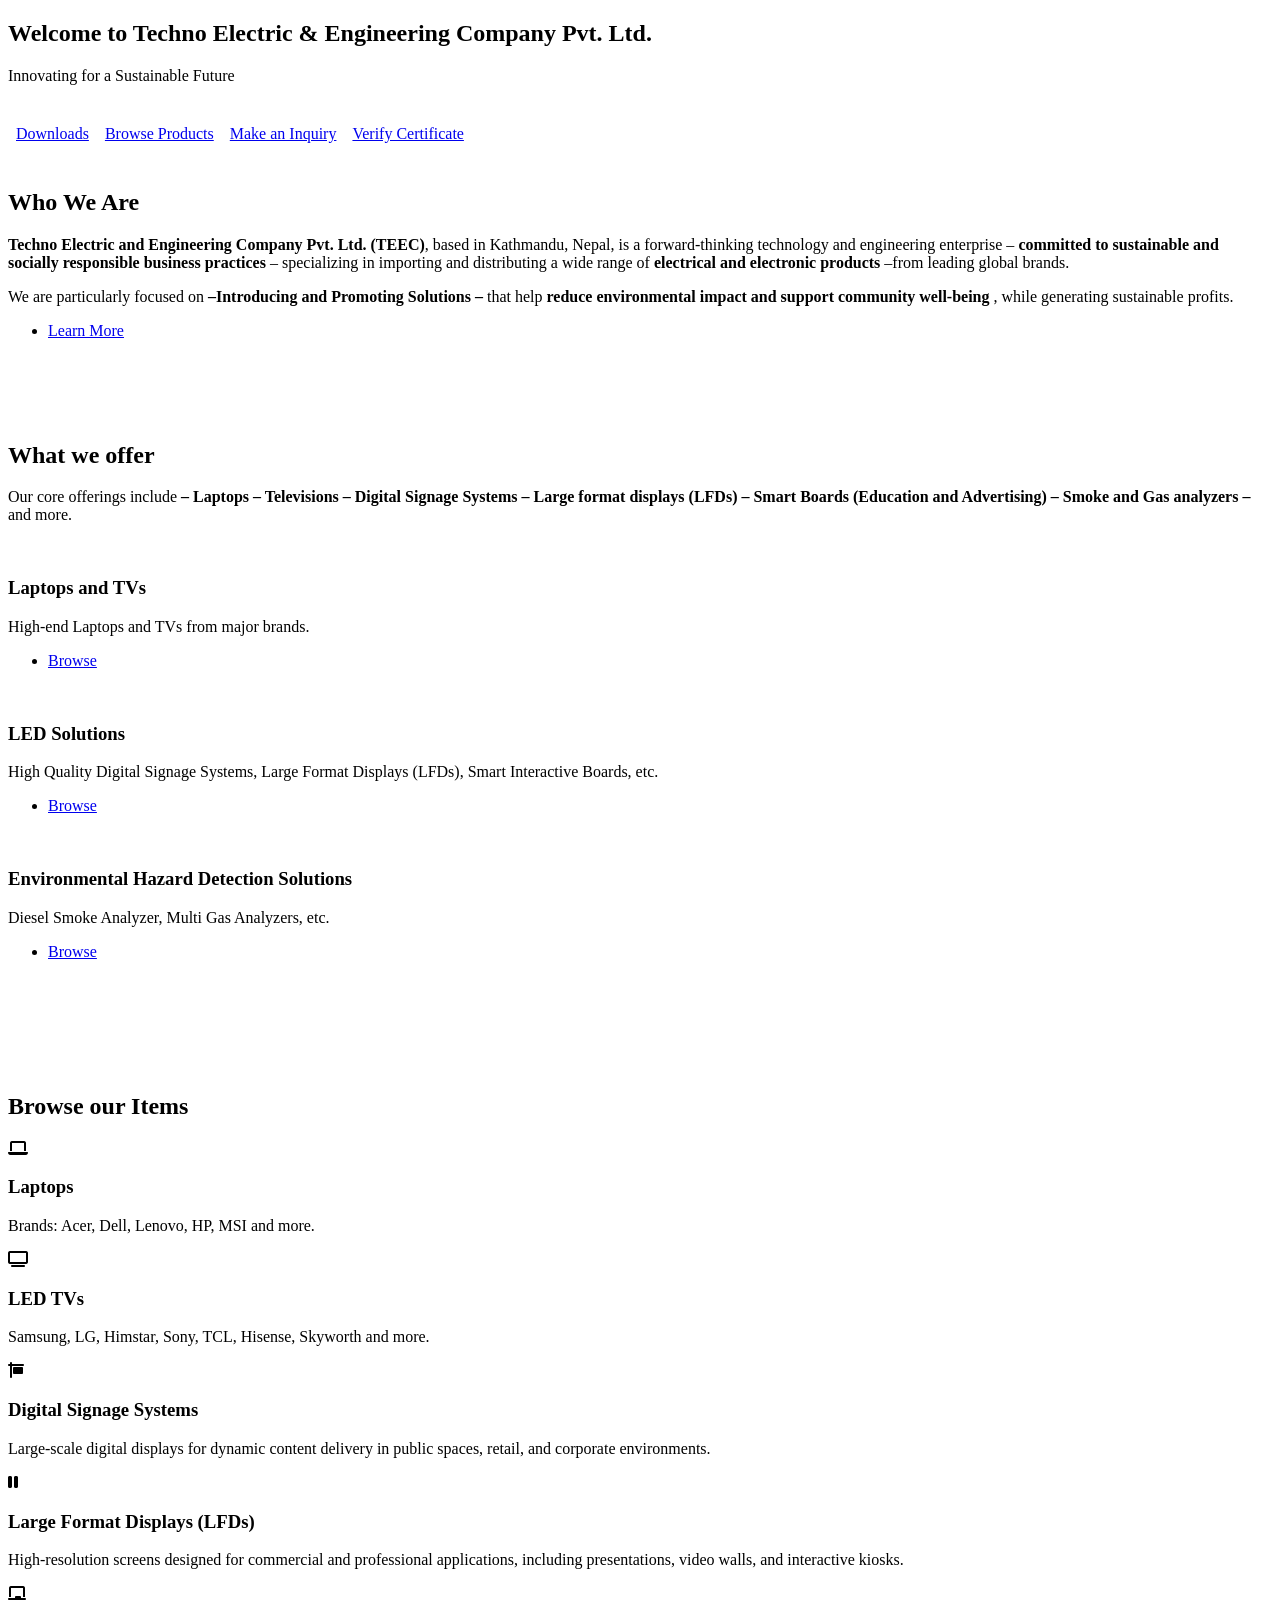
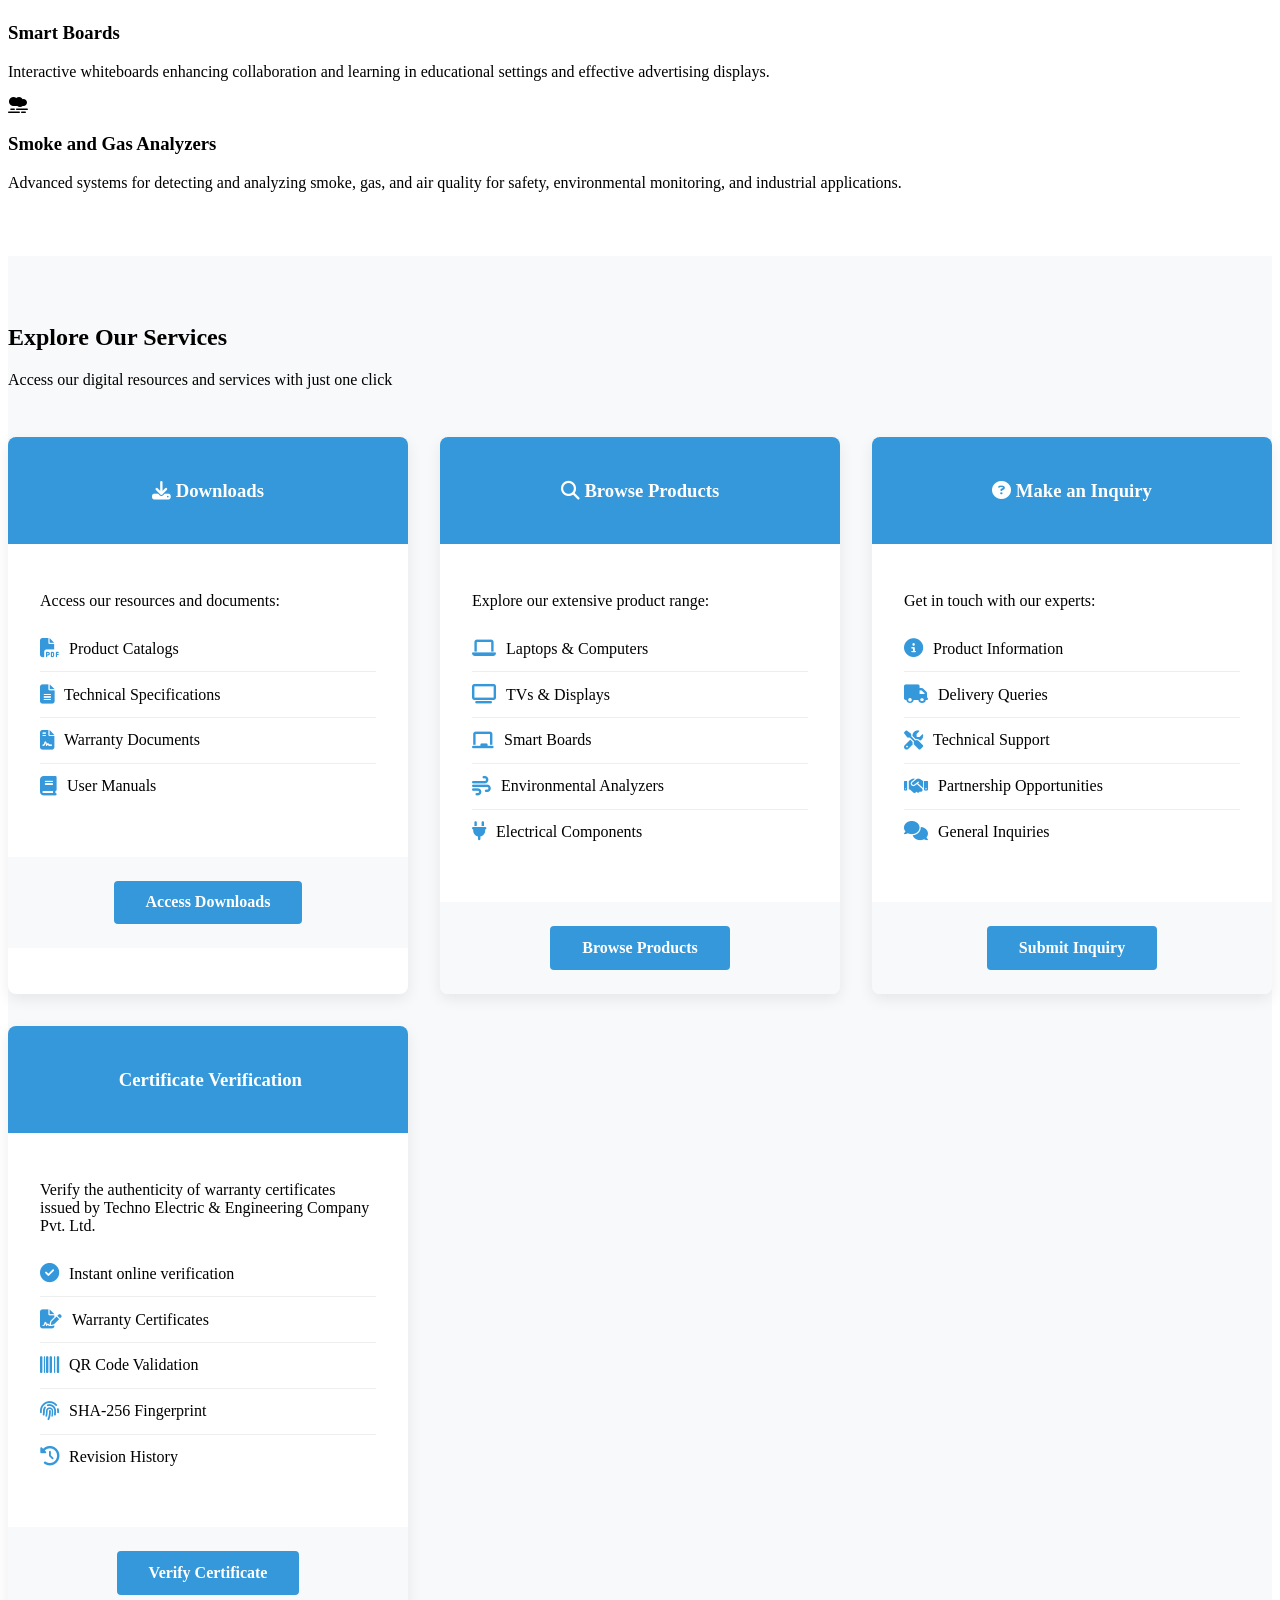
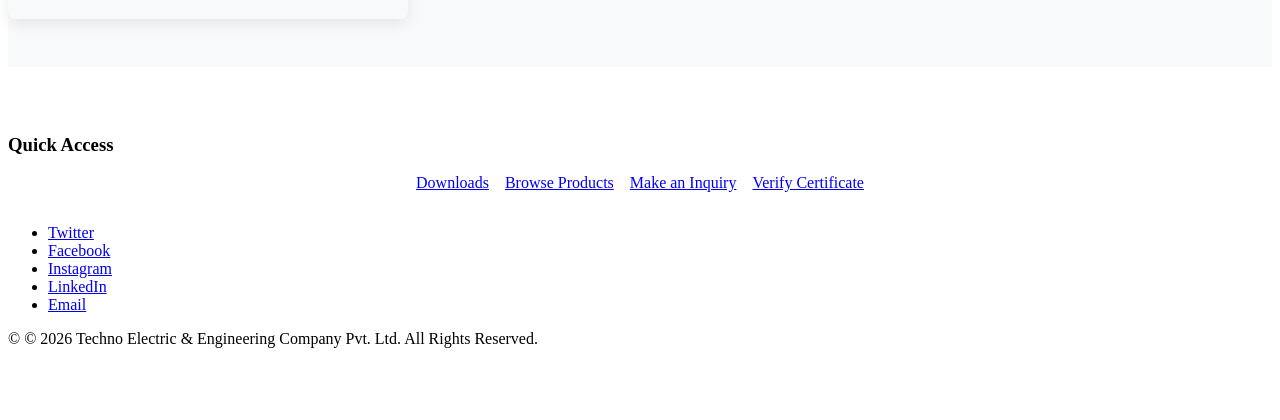
==== index.html @ fedbac7b "Update index.html" ====
<!DOCTYPE HTML>
<html>
	<head>
		<title>Techno Electric & Engineering Company | TEEC  | Nepal </title>
		<meta charset="utf-8" />
		<meta name="description" content="Official website of Techno Electric & Engineering Company Pvt. Ltd., Kathmandu, Nepal. Importer and supplier of electrical, electronic and environmental testing equipment including emission analyzers, smart boards, digital signage, televisions and laptops.">
		<meta name="keywords" content="Techno Electric Nepal, TEEC, emission tester, smoke meter, gas analyzer, smart board, laptops, digital signage, environmental analyzer, MEP, Electric Works, Electric in Nepal, Electric Contractor, Kathmandu, Dhangadhi, Butwal, Pokhara, Supplier, Installation, techno, electric">
		<meta name="author" content="Techno Electric & Engineering Company Pvt. Ltd.">
		<meta property="og:title" content="Techno Electric & Engineering Company Pvt. Ltd.">
		<meta property="og:type" content="website">		
		<meta property="og:url" content="https://teec.com.np/">		
		<meta property="og:image" content="https://teec.com.np/images/banner.jpg">		
		<meta property="og:description" content="Official website of Techno Electric & Engineering Company Pvt. Ltd.">
		<meta name="theme-color" content="#003366">
		<meta name="viewport" content="width=device-width, initial-scale=1, user-scalable=no" />
		<link rel="icon" href="favicon.ico">
		<link rel="stylesheet" href="https://cdnjs.cloudflare.com/ajax/libs/font-awesome/6.4.0/css/all.min.css">
		<link rel="stylesheet" href="assets/css/main.css" />
		<noscript><link rel="stylesheet" href="assets/css/noscript.css" /></noscript>
		<style>
			.subdomains-section {
				background: #f8f9fa;
				padding: 5rem 0;
			}
			
			.subdomain-grid {
				display: grid;
				grid-template-columns: repeat(auto-fit, minmax(300px, 1fr));
				gap: 2rem;
				margin-top: 3rem;
			}
			
			.subdomain-card {
				background: white;
				border-radius: 8px;
				overflow: hidden;
				box-shadow: 0 5px 15px rgba(0, 0, 0, 0.08);
				transition: transform 0.3s ease, box-shadow 0.3s ease;
			}
			
			.subdomain-card:hover {
				transform: translateY(-10px);
				box-shadow: 0 15px 30px rgba(0, 0, 0, 0.15);
			}
			
			.card-header {
				background: #3498db;
				color: white;
				padding: 1.5rem;
				text-align: center;
			}
			
			.card-body {
				padding: 2rem;
			}
			
			.card-body ul {
				list-style: none;
				padding: 0;
			}
			
			.card-body li {
				padding: 0.8rem 0;
				border-bottom: 1px solid #eee;
				display: flex;
				align-items: center;
			}
			
			.card-body li:last-child {
				border-bottom: none;
			}
			
			.card-body i {
				color: #3498db;
				margin-right: 10px;
				font-size: 1.2rem;
			}
			
			.card-footer {
				padding: 1.5rem;
				background: #f8f9fa;
				text-align: center;
			}
			
			.btn {
				display: inline-block;
				padding: 0.8rem 2rem;
				background: #3498db;
				color: white;
				border-radius: 4px;
				text-decoration: none;
				font-weight: 600;
				transition: all 0.3s ease;
				border: none;
				cursor: pointer;
				font-size: 1rem;
			}
			
			.btn:hover {
				background: #2980b9;
				transform: translateY(-3px);
				box-shadow: 0 5px 15px rgba(0, 0, 0, 0.1);
			}
			
			.banner .button {
				margin: 0.5rem;
			}
			
			.wrapper.style1.align-center {
				padding: 3rem 0;
			}
			
			@media screen and (max-width: 768px) {
				.subdomain-grid {
					grid-template-columns: 1fr;
				}
			}
		</style>
	</head>
	<body class="is-preload">

		<!-- Wrapper -->
			<div id="wrapper" class="divided">

				<!-- Banner -->
					<section class="banner style1 orient-left content-align-left image-position-right fullscreen onload-image-fade-in onload-content-fade-right">
						<div class="content">
							<h1>Welcome to Techno Electric & Engineering Company Pvt. Ltd.</h1>
							<p class="major">Innovating for a Sustainable Future</p>
							<div style="display: flex; flex-wrap: wrap; margin-top: 2rem;">
								<a href="downloads/index.html" class="button large wide">Downloads</a>
								<a href="browse/index.html" class="button large wide">Browse Products</a>
								<a href="inquiry/index.html" class="button large wide">Make an Inquiry</a>
								<a href="verify/index.html" class="button primary large wide">Verify Certificate</a>
							</div>
						</div>
						<div class="image">
							<img src="images/banner.jpg" alt="" />
						</div>
					</section>

				<!-- Spotlight -->
					<section class="spotlight style1 orient-right content-align-left image-position-center onscroll-image-fade-in" id="first">
						<div class="content">
							<h2>Who We Are</h2>
							<p><strong>Techno Electric and Engineering Company Pvt. Ltd. (TEEC)</strong>, based in Kathmandu, Nepal, is a forward-thinking technology and engineering enterprise &ndash; <strong>committed to sustainable and socially responsible business practices</strong> &ndash; specializing in importing and distributing a wide range of <strong>electrical and electronic products</strong> &ndash;from leading global brands.</p>
							<p>We are particularly focused on <strong>&ndash;Introducing and Promoting Solutions &ndash;</strong> that help <strong>reduce environmental impact and support community well-being </strong>, while generating sustainable profits.
							<ul class="actions stacked">
								<li><a href="#second" class="button large wide smooth-scroll-middle">Learn More</a></li>
							</ul>
						</div>
						<div class="image">
							<img src="images/spotlight01.jpg" alt="" />
						</div>
					</section>

				<!-- Gallery -->
					<section class="wrapper style1 align-center" id="second">
						<div class="inner">
							<h2>What we offer</h2>
							<p>Our core offerings include <strong>&ndash; Laptops &ndash; Televisions &ndash; Digital Signage Systems &ndash; Large format displays (LFDs) &ndash; Smart Boards (Education and Advertising) &ndash; Smoke and Gas analyzers &ndash;</strong> and more.</p>
						</div>

						<!-- Gallery -->
							<div class="gallery style2 medium lightbox onscroll-fade-in">
								<article>
									<a href="images/gallery/fulls/01.jpg" class="image">
										<img src="images/gallery/thumbs/01.jpg" alt="" />
									</a>
									<div class="caption">
										<h3>Laptops and TVs</h3>
										<p>High-end Laptops and TVs from major brands.</p>
										<ul class="actions fixed">
											<li><a href="browse/index.html" class="button small">Browse</a></li>
										</ul>
									</div>
								</article>
								<article>
									<a href="images/gallery/fulls/02.jpg" class="image">
										<img src="images/gallery/thumbs/02.jpg" alt="" />
									</a>
									<div class="caption">
										<h3>LED Solutions</h3>
										<p>High Quality Digital Signage Systems, Large Format Displays (LFDs), Smart Interactive Boards, etc.</p>
										<ul class="actions fixed">
											<li><a href="browse/index.html" class="button small">Browse</a></li>
										</ul>
									</div>
								</article>
								<article>
									<a href="images/gallery/fulls/03.jpg" class="image">
										<img src="images/gallery/thumbs/03.jpg" alt="" />
									</a>
									<div class="caption">
										<h3>Environmental Hazard Detection Solutions</h3>
										<p>Diesel Smoke Analyzer, Multi Gas Analyzers, etc.</p>
										<ul class="actions fixed">
											<li><a href="browse/index.html" class="button small">Browse</a></li>
										</ul>
									</div>
								</article>
							</div>

					</section>

				<!-- Items -->
					<section class="wrapper style1 align-center">
						<div class="inner">
							<h2>Browse our Items</h2>
							<div class="items style1 medium onscroll-fade-in">
								<section>
									<span class="icon solid style2 major fa-solid fa-laptop"></span>
									<h3>Laptops</h3>
        								<p>Brands: Acer, Dell, Lenovo, HP, MSI and more.</p>
    							</section>
								<section>
									<span class="icon solid style2 major fa-solid fa-tv"></span>
									<h3>LED TVs</h3>
									<p>Samsung, LG, Himstar, Sony, TCL, Hisense, Skyworth and more.</p>
								</section>
								<section>
									<span class="icon solid style2 major fa-solid fa-sign"></span>
									<h3>Digital Signage Systems</h3>
									<p>Large-scale digital displays for dynamic content delivery in public spaces, retail, and corporate environments.</p>
								</section>
								<section>
									<span class="icon solid style2 major fa-solid fa-pause"></span>
									<h3>Large Format Displays (LFDs)</h3>
									<p>High-resolution screens designed for commercial and professional applications, including presentations, video walls, and interactive kiosks.</p>
								</section>
								<section>
									<span class="icon solid style2 major fa-solid fa-chalkboard"></span>
									<h3>Smart Boards</h3>
									<p>Interactive whiteboards enhancing collaboration and learning in educational settings and effective advertising displays.</p>
								</section>
								<section>
									<span class="icon solid style2 major fa-solid fa-smog"></span>
									<h3>Smoke and Gas Analyzers</h3>
									<p>Advanced systems for detecting and analyzing smoke, gas, and air quality for safety, environmental monitoring, and industrial applications.</p>
								</section>
							</div>
						</div>
					</section>
					
				<!-- Subdomains Section -->
				<section class="wrapper style1 align-center subdomains-section">
					<div class="inner">
						<h2>Explore Our Services</h2>
						<p>Access our digital resources and services with just one click</p>
						
						<div class="subdomain-grid">
							<!-- Download Subdomain -->
							<div class="subdomain-card">
								<div class="card-header">
									<h3><i class="fas fa-download"></i> Downloads</h3>
								</div>
								<div class="card-body">
									<p>Access our resources and documents:</p>
									<ul>
										<li><i class="fas fa-file-pdf"></i> Product Catalogs</li>
										<li><i class="fas fa-file-alt"></i> Technical Specifications</li>
										<li><i class="fas fa-file-contract"></i> Warranty Documents</li>
										<li><i class="fas fa-book"></i> User Manuals</li>
									</ul>
								</div>
								<div class="card-footer">
									<a href="downloads/index.html" class="btn">Access Downloads</a>
								</div>
							</div>
							
							<!-- Browse Subdomain -->
							<div class="subdomain-card">
								<div class="card-header">
									<h3><i class="fas fa-search"></i> Browse Products</h3>
								</div>
								<div class="card-body">
									<p>Explore our extensive product range:</p>
									<ul>
										<li><i class="fas fa-laptop"></i> Laptops & Computers</li>
										<li><i class="fas fa-tv"></i> TVs & Displays</li>
										<li><i class="fas fa-chalkboard"></i> Smart Boards</li>
										<li><i class="fas fa-wind"></i> Environmental Analyzers</li>
										<li><i class="fas fa-plug"></i> Electrical Components</li>
									</ul>
								</div>
								<div class="card-footer">
									<a href="browse/index.html" class="btn">Browse Products</a>
								</div>
							</div>
							
							<!-- Inquiry Subdomain -->
							<div class="subdomain-card">
								<div class="card-header">
									<h3><i class="fas fa-question-circle"></i> Make an Inquiry</h3>
								</div>
								<div class="card-body">
									<p>Get in touch with our experts:</p>
									<ul>
										<li><i class="fas fa-info-circle"></i> Product Information</li>
										<li><i class="fas fa-truck"></i> Delivery Queries</li>
										<li><i class="fas fa-tools"></i> Technical Support</li>
										<li><i class="fas fa-handshake"></i> Partnership Opportunities</li>
										<li><i class="fas fa-comments"></i> General Inquiries</li>
									</ul>
								</div>
								<div class="card-footer">
									<a href="inquiry/index.html" class="btn">Submit Inquiry</a>
								</div>
							</div>

							<!-- Certificate Verification -->
							<div class="subdomain-card">							
							    <div class="card-header">							
							        <h3>							
							            <i class="fas fa-shield-check"></i>
							            Certificate Verification							
							        </h3>							
							    </div>							
							    <div class="card-body">							
							        <p>							
							            Verify the authenticity of warranty certificates issued by
							            Techno Electric & Engineering Company Pvt. Ltd.							
							        </p>
							
							        <ul>						
							            <li><i class="fas fa-check-circle"></i> Instant online verification</li>							
							            <li><i class="fas fa-file-signature"></i> Warranty Certificates</li>							
							            <li><i class="fas fa-barcode"></i> QR Code Validation</li>							
							            <li><i class="fas fa-fingerprint"></i> SHA-256 Fingerprint</li>							
							            <li><i class="fas fa-history"></i> Revision History</li>							
							        </ul>							
							    </div>							
							    <div class="card-footer">							
							        <a href="verify/index.html" class="btn"> Verify Certificate	</a>							
							    </div>							
							</div>
						</div>
					</div>
				</section>

				<!-- Footer -->
					<footer class="wrapper style1 align-center">
						<div class="inner">
							<div style="margin-bottom: 2rem;">
								<h3>Quick Access</h3>
								<div style="display: flex; justify-content: center; gap: 1rem; flex-wrap: wrap;">
									<a href="downloads/index.html" class="button">Downloads</a>
									<a href="browse/index.html" class="button">Browse Products</a>
									<a href="inquiry/index.html" class="button">Make an Inquiry</a>
									<a href="verify/index.html" class="button">Verify Certificate</a>
								</div>
							</div>
							
							<ul class="icons">
								<li><a href="#" class="icon brands style2 fa-twitter"><span class="label">Twitter</span></a></li>
								<li><a href="#" class="icon brands style2 fa-facebook-f"><span class="label">Facebook</span></a></li>
								<li><a href="#" class="icon brands style2 fa-instagram"><span class="label">Instagram</span></a></li>
								<li><a href="#" class="icon brands style2 fa-linkedin"><span class="label">LinkedIn</span></a></li>
								<li><a href="#" class="icon style2 fa-envelope"><span class="label">Email</span></a></li>
							</ul>
							<p>&copy; © 2026 Techno Electric & Engineering Company Pvt. Ltd. All Rights Reserved.</p>
						</div>
					</footer>

			</div>

		<!-- Scripts -->
			<script src="assets/js/jquery.min.js"></script>
			<script src="assets/js/jquery.scrollex.min.js"></script>
			<script src="assets/js/jquery.scrolly.min.js"></script>
			<script src="assets/js/browser.min.js"></script>
			<script src="assets/js/breakpoints.min.js"></script>
			<script src="assets/js/util.js"></script>
			<script src="assets/js/main.js"></script>
			<script>
				$(document).ready(function(){
					$('a[href^="#"]').on('click', function(e) {
						e.preventDefault();
						var target = this.hash;
						var $target = $(target);
						$('html, body').animate({
							'scrollTop': $target.offset().top
						}, 800, 'swing');
					});
				});
			</script>
	</body>
</html>
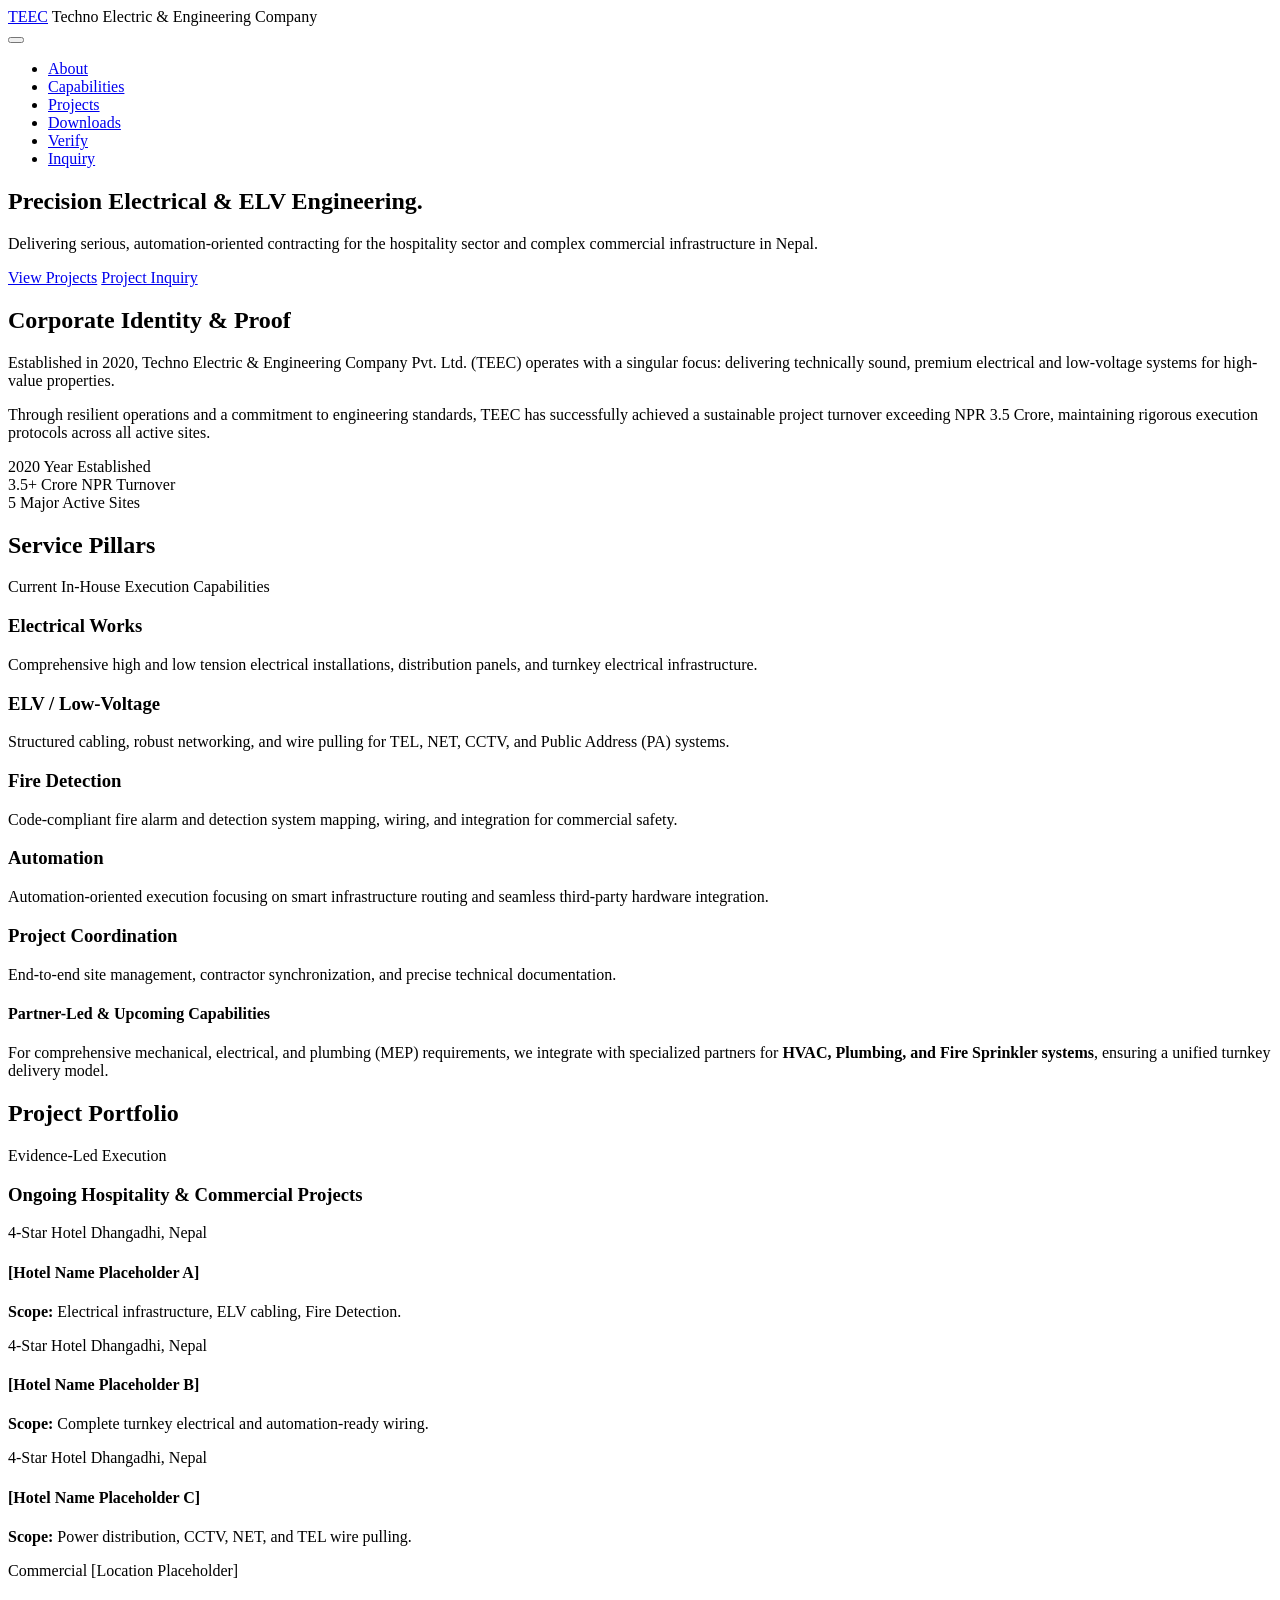
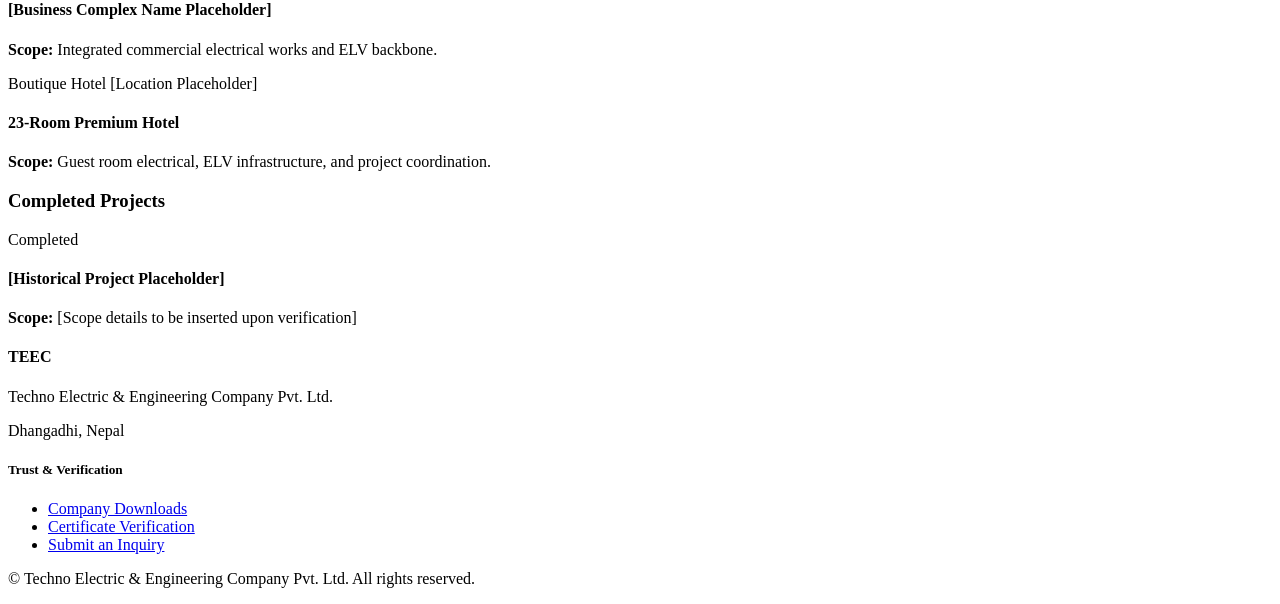
==== commit 640036a8: "Update index.html" ====
--- a/index.html
+++ b/index.html
@@ -1,388 +1,206 @@
-<!DOCTYPE HTML>
-<html>
-	<head>
-		<title>Techno Electric & Engineering Company | TEEC  | Nepal </title>
-		<meta charset="utf-8" />
-		<meta name="description" content="Official website of Techno Electric & Engineering Company Pvt. Ltd., Kathmandu, Nepal. Importer and supplier of electrical, electronic and environmental testing equipment including emission analyzers, smart boards, digital signage, televisions and laptops.">
-		<meta name="keywords" content="Techno Electric Nepal, TEEC, emission tester, smoke meter, gas analyzer, smart board, laptops, digital signage, environmental analyzer, MEP, Electric Works, Electric in Nepal, Electric Contractor, Kathmandu, Dhangadhi, Butwal, Pokhara, Supplier, Installation, techno, electric">
-		<meta name="author" content="Techno Electric & Engineering Company Pvt. Ltd.">
-		<meta property="og:title" content="Techno Electric & Engineering Company Pvt. Ltd.">
-		<meta property="og:type" content="website">		
-		<meta property="og:url" content="https://teec.com.np/">		
-		<meta property="og:image" content="https://teec.com.np/images/banner.jpg">		
-		<meta property="og:description" content="Official website of Techno Electric & Engineering Company Pvt. Ltd.">
-		<meta name="theme-color" content="#003366">
-		<meta name="viewport" content="width=device-width, initial-scale=1, user-scalable=no" />
-		<link rel="icon" href="favicon.ico">
-		<link rel="stylesheet" href="https://cdnjs.cloudflare.com/ajax/libs/font-awesome/6.4.0/css/all.min.css">
-		<link rel="stylesheet" href="assets/css/main.css" />
-		<noscript><link rel="stylesheet" href="assets/css/noscript.css" /></noscript>
-		<style>
-			.subdomains-section {
-				background: #f8f9fa;
-				padding: 5rem 0;
-			}
-			
-			.subdomain-grid {
-				display: grid;
-				grid-template-columns: repeat(auto-fit, minmax(300px, 1fr));
-				gap: 2rem;
-				margin-top: 3rem;
-			}
-			
-			.subdomain-card {
-				background: white;
-				border-radius: 8px;
-				overflow: hidden;
-				box-shadow: 0 5px 15px rgba(0, 0, 0, 0.08);
-				transition: transform 0.3s ease, box-shadow 0.3s ease;
-			}
-			
-			.subdomain-card:hover {
-				transform: translateY(-10px);
-				box-shadow: 0 15px 30px rgba(0, 0, 0, 0.15);
-			}
-			
-			.card-header {
-				background: #3498db;
-				color: white;
-				padding: 1.5rem;
-				text-align: center;
-			}
-			
-			.card-body {
-				padding: 2rem;
-			}
-			
-			.card-body ul {
-				list-style: none;
-				padding: 0;
-			}
-			
-			.card-body li {
-				padding: 0.8rem 0;
-				border-bottom: 1px solid #eee;
-				display: flex;
-				align-items: center;
-			}
-			
-			.card-body li:last-child {
-				border-bottom: none;
-			}
-			
-			.card-body i {
-				color: #3498db;
-				margin-right: 10px;
-				font-size: 1.2rem;
-			}
-			
-			.card-footer {
-				padding: 1.5rem;
-				background: #f8f9fa;
-				text-align: center;
-			}
-			
-			.btn {
-				display: inline-block;
-				padding: 0.8rem 2rem;
-				background: #3498db;
-				color: white;
-				border-radius: 4px;
-				text-decoration: none;
-				font-weight: 600;
-				transition: all 0.3s ease;
-				border: none;
-				cursor: pointer;
-				font-size: 1rem;
-			}
-			
-			.btn:hover {
-				background: #2980b9;
-				transform: translateY(-3px);
-				box-shadow: 0 5px 15px rgba(0, 0, 0, 0.1);
-			}
-			
-			.banner .button {
-				margin: 0.5rem;
-			}
-			
-			.wrapper.style1.align-center {
-				padding: 3rem 0;
-			}
-			
-			@media screen and (max-width: 768px) {
-				.subdomain-grid {
-					grid-template-columns: 1fr;
-				}
-			}
-		</style>
-	</head>
-	<body class="is-preload">
-
-		<!-- Wrapper -->
-			<div id="wrapper" class="divided">
-
-				<!-- Banner -->
-					<section class="banner style1 orient-left content-align-left image-position-right fullscreen onload-image-fade-in onload-content-fade-right">
-						<div class="content">
-							<h1>Welcome to Techno Electric & Engineering Company Pvt. Ltd.</h1>
-							<p class="major">Innovating for a Sustainable Future</p>
-							<div style="display: flex; flex-wrap: wrap; margin-top: 2rem;">
-								<a href="downloads/index.html" class="button large wide">Downloads</a>
-								<a href="browse/index.html" class="button large wide">Browse Products</a>
-								<a href="inquiry/index.html" class="button large wide">Make an Inquiry</a>
-								<a href="verify/index.html" class="button primary large wide">Verify Certificate</a>
-							</div>
-						</div>
-						<div class="image">
-							<img src="images/banner.jpg" alt="" />
-						</div>
-					</section>
-
-				<!-- Spotlight -->
-					<section class="spotlight style1 orient-right content-align-left image-position-center onscroll-image-fade-in" id="first">
-						<div class="content">
-							<h2>Who We Are</h2>
-							<p><strong>Techno Electric and Engineering Company Pvt. Ltd. (TEEC)</strong>, based in Kathmandu, Nepal, is a forward-thinking technology and engineering enterprise &ndash; <strong>committed to sustainable and socially responsible business practices</strong> &ndash; specializing in importing and distributing a wide range of <strong>electrical and electronic products</strong> &ndash;from leading global brands.</p>
-							<p>We are particularly focused on <strong>&ndash;Introducing and Promoting Solutions &ndash;</strong> that help <strong>reduce environmental impact and support community well-being </strong>, while generating sustainable profits.
-							<ul class="actions stacked">
-								<li><a href="#second" class="button large wide smooth-scroll-middle">Learn More</a></li>
-							</ul>
-						</div>
-						<div class="image">
-							<img src="images/spotlight01.jpg" alt="" />
-						</div>
-					</section>
-
-				<!-- Gallery -->
-					<section class="wrapper style1 align-center" id="second">
-						<div class="inner">
-							<h2>What we offer</h2>
-							<p>Our core offerings include <strong>&ndash; Laptops &ndash; Televisions &ndash; Digital Signage Systems &ndash; Large format displays (LFDs) &ndash; Smart Boards (Education and Advertising) &ndash; Smoke and Gas analyzers &ndash;</strong> and more.</p>
-						</div>
-
-						<!-- Gallery -->
-							<div class="gallery style2 medium lightbox onscroll-fade-in">
-								<article>
-									<a href="images/gallery/fulls/01.jpg" class="image">
-										<img src="images/gallery/thumbs/01.jpg" alt="" />
-									</a>
-									<div class="caption">
-										<h3>Laptops and TVs</h3>
-										<p>High-end Laptops and TVs from major brands.</p>
-										<ul class="actions fixed">
-											<li><a href="browse/index.html" class="button small">Browse</a></li>
-										</ul>
-									</div>
-								</article>
-								<article>
-									<a href="images/gallery/fulls/02.jpg" class="image">
-										<img src="images/gallery/thumbs/02.jpg" alt="" />
-									</a>
-									<div class="caption">
-										<h3>LED Solutions</h3>
-										<p>High Quality Digital Signage Systems, Large Format Displays (LFDs), Smart Interactive Boards, etc.</p>
-										<ul class="actions fixed">
-											<li><a href="browse/index.html" class="button small">Browse</a></li>
-										</ul>
-									</div>
-								</article>
-								<article>
-									<a href="images/gallery/fulls/03.jpg" class="image">
-										<img src="images/gallery/thumbs/03.jpg" alt="" />
-									</a>
-									<div class="caption">
-										<h3>Environmental Hazard Detection Solutions</h3>
-										<p>Diesel Smoke Analyzer, Multi Gas Analyzers, etc.</p>
-										<ul class="actions fixed">
-											<li><a href="browse/index.html" class="button small">Browse</a></li>
-										</ul>
-									</div>
-								</article>
-							</div>
-
-					</section>
-
-				<!-- Items -->
-					<section class="wrapper style1 align-center">
-						<div class="inner">
-							<h2>Browse our Items</h2>
-							<div class="items style1 medium onscroll-fade-in">
-								<section>
-									<span class="icon solid style2 major fa-solid fa-laptop"></span>
-									<h3>Laptops</h3>
-        								<p>Brands: Acer, Dell, Lenovo, HP, MSI and more.</p>
-    							</section>
-								<section>
-									<span class="icon solid style2 major fa-solid fa-tv"></span>
-									<h3>LED TVs</h3>
-									<p>Samsung, LG, Himstar, Sony, TCL, Hisense, Skyworth and more.</p>
-								</section>
-								<section>
-									<span class="icon solid style2 major fa-solid fa-sign"></span>
-									<h3>Digital Signage Systems</h3>
-									<p>Large-scale digital displays for dynamic content delivery in public spaces, retail, and corporate environments.</p>
-								</section>
-								<section>
-									<span class="icon solid style2 major fa-solid fa-pause"></span>
-									<h3>Large Format Displays (LFDs)</h3>
-									<p>High-resolution screens designed for commercial and professional applications, including presentations, video walls, and interactive kiosks.</p>
-								</section>
-								<section>
-									<span class="icon solid style2 major fa-solid fa-chalkboard"></span>
-									<h3>Smart Boards</h3>
-									<p>Interactive whiteboards enhancing collaboration and learning in educational settings and effective advertising displays.</p>
-								</section>
-								<section>
-									<span class="icon solid style2 major fa-solid fa-smog"></span>
-									<h3>Smoke and Gas Analyzers</h3>
-									<p>Advanced systems for detecting and analyzing smoke, gas, and air quality for safety, environmental monitoring, and industrial applications.</p>
-								</section>
-							</div>
-						</div>
-					</section>
-					
-				<!-- Subdomains Section -->
-				<section class="wrapper style1 align-center subdomains-section">
-					<div class="inner">
-						<h2>Explore Our Services</h2>
-						<p>Access our digital resources and services with just one click</p>
-						
-						<div class="subdomain-grid">
-							<!-- Download Subdomain -->
-							<div class="subdomain-card">
-								<div class="card-header">
-									<h3><i class="fas fa-download"></i> Downloads</h3>
-								</div>
-								<div class="card-body">
-									<p>Access our resources and documents:</p>
-									<ul>
-										<li><i class="fas fa-file-pdf"></i> Product Catalogs</li>
-										<li><i class="fas fa-file-alt"></i> Technical Specifications</li>
-										<li><i class="fas fa-file-contract"></i> Warranty Documents</li>
-										<li><i class="fas fa-book"></i> User Manuals</li>
-									</ul>
-								</div>
-								<div class="card-footer">
-									<a href="downloads/index.html" class="btn">Access Downloads</a>
-								</div>
-							</div>
-							
-							<!-- Browse Subdomain -->
-							<div class="subdomain-card">
-								<div class="card-header">
-									<h3><i class="fas fa-search"></i> Browse Products</h3>
-								</div>
-								<div class="card-body">
-									<p>Explore our extensive product range:</p>
-									<ul>
-										<li><i class="fas fa-laptop"></i> Laptops & Computers</li>
-										<li><i class="fas fa-tv"></i> TVs & Displays</li>
-										<li><i class="fas fa-chalkboard"></i> Smart Boards</li>
-										<li><i class="fas fa-wind"></i> Environmental Analyzers</li>
-										<li><i class="fas fa-plug"></i> Electrical Components</li>
-									</ul>
-								</div>
-								<div class="card-footer">
-									<a href="browse/index.html" class="btn">Browse Products</a>
-								</div>
-							</div>
-							
-							<!-- Inquiry Subdomain -->
-							<div class="subdomain-card">
-								<div class="card-header">
-									<h3><i class="fas fa-question-circle"></i> Make an Inquiry</h3>
-								</div>
-								<div class="card-body">
-									<p>Get in touch with our experts:</p>
-									<ul>
-										<li><i class="fas fa-info-circle"></i> Product Information</li>
-										<li><i class="fas fa-truck"></i> Delivery Queries</li>
-										<li><i class="fas fa-tools"></i> Technical Support</li>
-										<li><i class="fas fa-handshake"></i> Partnership Opportunities</li>
-										<li><i class="fas fa-comments"></i> General Inquiries</li>
-									</ul>
-								</div>
-								<div class="card-footer">
-									<a href="inquiry/index.html" class="btn">Submit Inquiry</a>
-								</div>
-							</div>
-
-							<!-- Certificate Verification -->
-							<div class="subdomain-card">							
-							    <div class="card-header">							
-							        <h3>							
-							            <i class="fas fa-shield-check"></i>
-							            Certificate Verification							
-							        </h3>							
-							    </div>							
-							    <div class="card-body">							
-							        <p>							
-							            Verify the authenticity of warranty certificates issued by
-							            Techno Electric & Engineering Company Pvt. Ltd.							
-							        </p>
-							
-							        <ul>						
-							            <li><i class="fas fa-check-circle"></i> Instant online verification</li>							
-							            <li><i class="fas fa-file-signature"></i> Warranty Certificates</li>							
-							            <li><i class="fas fa-barcode"></i> QR Code Validation</li>							
-							            <li><i class="fas fa-fingerprint"></i> SHA-256 Fingerprint</li>							
-							            <li><i class="fas fa-history"></i> Revision History</li>							
-							        </ul>							
-							    </div>							
-							    <div class="card-footer">							
-							        <a href="verify/index.html" class="btn"> Verify Certificate	</a>							
-							    </div>							
-							</div>
-						</div>
-					</div>
-				</section>
-
-				<!-- Footer -->
-					<footer class="wrapper style1 align-center">
-						<div class="inner">
-							<div style="margin-bottom: 2rem;">
-								<h3>Quick Access</h3>
-								<div style="display: flex; justify-content: center; gap: 1rem; flex-wrap: wrap;">
-									<a href="downloads/index.html" class="button">Downloads</a>
-									<a href="browse/index.html" class="button">Browse Products</a>
-									<a href="inquiry/index.html" class="button">Make an Inquiry</a>
-									<a href="verify/index.html" class="button">Verify Certificate</a>
-								</div>
-							</div>
-							
-							<ul class="icons">
-								<li><a href="#" class="icon brands style2 fa-twitter"><span class="label">Twitter</span></a></li>
-								<li><a href="#" class="icon brands style2 fa-facebook-f"><span class="label">Facebook</span></a></li>
-								<li><a href="#" class="icon brands style2 fa-instagram"><span class="label">Instagram</span></a></li>
-								<li><a href="#" class="icon brands style2 fa-linkedin"><span class="label">LinkedIn</span></a></li>
-								<li><a href="#" class="icon style2 fa-envelope"><span class="label">Email</span></a></li>
-							</ul>
-							<p>&copy; © 2026 Techno Electric & Engineering Company Pvt. Ltd. All Rights Reserved.</p>
-						</div>
-					</footer>
-
-			</div>
-
-		<!-- Scripts -->
-			<script src="assets/js/jquery.min.js"></script>
-			<script src="assets/js/jquery.scrollex.min.js"></script>
-			<script src="assets/js/jquery.scrolly.min.js"></script>
-			<script src="assets/js/browser.min.js"></script>
-			<script src="assets/js/breakpoints.min.js"></script>
-			<script src="assets/js/util.js"></script>
-			<script src="assets/js/main.js"></script>
-			<script>
-				$(document).ready(function(){
-					$('a[href^="#"]').on('click', function(e) {
-						e.preventDefault();
-						var target = this.hash;
-						var $target = $(target);
-						$('html, body').animate({
-							'scrollTop': $target.offset().top
-						}, 800, 'swing');
-					});
-				});
-			</script>
-	</body>
+<!-- index.html -->
+<!DOCTYPE html>
+<html lang="en">
+<head>
+    <meta charset="UTF-8">
+    <meta name="viewport" content="width=device-width, initial-scale=1.0">
+    <title>TEEC | Techno Electric & Engineering Company Pvt. Ltd.</title>
+    <meta name="description" content="Premium electrical, ELV, and automation contractor specializing in turnkey hospitality projects in Nepal.">
+    <link rel="stylesheet" href="css/style.css">
+</head>
+<body>
+    <header class="site-header">
+        <div class="container header-container">
+            <div class="logo">
+                <a href="/">TEEC</a>
+                <span class="tagline">Techno Electric & Engineering Company</span>
+            </div>
+            <button class="mobile-menu-toggle" aria-label="Toggle Menu">
+                <span></span>
+                <span></span>
+                <span></span>
+            </button>
+            <nav class="main-nav">
+                <ul>
+                    <li><a href="#about">About</a></li>
+                    <li><a href="#services">Capabilities</a></li>
+                    <li><a href="#projects">Projects</a></li>
+                    <li><a href="downloads/">Downloads</a></li>
+                    <li><a href="verify/">Verify</a></li>
+                    <li><a href="inquiry/" class="btn btn-primary">Inquiry</a></li>
+                </ul>
+            </nav>
+        </div>
+    </header>
+
+    <main>
+        <section class="hero">
+            <div class="container">
+                <h1>Precision Electrical & ELV Engineering.</h1>
+                <p>Delivering serious, automation-oriented contracting for the hospitality sector and complex commercial infrastructure in Nepal.</p>
+                <div class="hero-actions">
+                    <a href="#projects" class="btn btn-primary">View Projects</a>
+                    <a href="inquiry/" class="btn btn-secondary">Project Inquiry</a>
+                </div>
+            </div>
+        </section>
+
+        <section id="about" class="about section-padding">
+            <div class="container">
+                <div class="section-header">
+                    <h2>Corporate Identity & Proof</h2>
+                </div>
+                <div class="grid-2">
+                    <div class="about-text">
+                        <p>Established in 2020, Techno Electric & Engineering Company Pvt. Ltd. (TEEC) operates with a singular focus: delivering technically sound, premium electrical and low-voltage systems for high-value properties.</p>
+                        <p>Through resilient operations and a commitment to engineering standards, TEEC has successfully achieved a sustainable project turnover exceeding NPR 3.5 Crore, maintaining rigorous execution protocols across all active sites.</p>
+                    </div>
+                    <div class="stats-grid">
+                        <div class="stat-card">
+                            <span class="stat-number">2020</span>
+                            <span class="stat-label">Year Established</span>
+                        </div>
+                        <div class="stat-card">
+                            <span class="stat-number">3.5+</span>
+                            <span class="stat-label">Crore NPR Turnover</span>
+                        </div>
+                        <div class="stat-card">
+                            <span class="stat-number">5</span>
+                            <span class="stat-label">Major Active Sites</span>
+                        </div>
+                    </div>
+                </div>
+            </div>
+        </section>
+
+        <section id="services" class="services section-padding bg-light">
+            <div class="container">
+                <div class="section-header">
+                    <h2>Service Pillars</h2>
+                    <p>Current In-House Execution Capabilities</p>
+                </div>
+                <div class="grid-3">
+                    <div class="service-card">
+                        <h3>Electrical Works</h3>
+                        <p>Comprehensive high and low tension electrical installations, distribution panels, and turnkey electrical infrastructure.</p>
+                    </div>
+                    <div class="service-card">
+                        <h3>ELV / Low-Voltage</h3>
+                        <p>Structured cabling, robust networking, and wire pulling for TEL, NET, CCTV, and Public Address (PA) systems.</p>
+                    </div>
+                    <div class="service-card">
+                        <h3>Fire Detection</h3>
+                        <p>Code-compliant fire alarm and detection system mapping, wiring, and integration for commercial safety.</p>
+                    </div>
+                    <div class="service-card">
+                        <h3>Automation</h3>
+                        <p>Automation-oriented execution focusing on smart infrastructure routing and seamless third-party hardware integration.</p>
+                    </div>
+                    <div class="service-card">
+                        <h3>Project Coordination</h3>
+                        <p>End-to-end site management, contractor synchronization, and precise technical documentation.</p>
+                    </div>
+                </div>
+                
+                <div class="future-capabilities mt-4">
+                    <h4>Partner-Led & Upcoming Capabilities</h4>
+                    <p class="text-muted">For comprehensive mechanical, electrical, and plumbing (MEP) requirements, we integrate with specialized partners for <strong>HVAC, Plumbing, and Fire Sprinkler systems</strong>, ensuring a unified turnkey delivery model.</p>
+                </div>
+            </div>
+        </section>
+
+        <section id="projects" class="projects section-padding">
+            <div class="container">
+                <div class="section-header">
+                    <h2>Project Portfolio</h2>
+                    <p>Evidence-Led Execution</p>
+                </div>
+                
+                <h3 class="subsection-title">Ongoing Hospitality & Commercial Projects</h3>
+                <div class="project-list">
+                    <article class="project-item">
+                        <div class="project-meta">
+                            <span class="project-type">4-Star Hotel</span>
+                            <span class="project-location">Dhangadhi, Nepal</span>
+                        </div>
+                        <h4 class="project-name">[Hotel Name Placeholder A]</h4>
+                        <p class="project-scope"><strong>Scope:</strong> Electrical infrastructure, ELV cabling, Fire Detection.</p>
+                    </article>
+
+                    <article class="project-item">
+                        <div class="project-meta">
+                            <span class="project-type">4-Star Hotel</span>
+                            <span class="project-location">Dhangadhi, Nepal</span>
+                        </div>
+                        <h4 class="project-name">[Hotel Name Placeholder B]</h4>
+                        <p class="project-scope"><strong>Scope:</strong> Complete turnkey electrical and automation-ready wiring.</p>
+                    </article>
+
+                    <article class="project-item">
+                        <div class="project-meta">
+                            <span class="project-type">4-Star Hotel</span>
+                            <span class="project-location">Dhangadhi, Nepal</span>
+                        </div>
+                        <h4 class="project-name">[Hotel Name Placeholder C]</h4>
+                        <p class="project-scope"><strong>Scope:</strong> Power distribution, CCTV, NET, and TEL wire pulling.</p>
+                    </article>
+
+                    <article class="project-item">
+                        <div class="project-meta">
+                            <span class="project-type">Commercial</span>
+                            <span class="project-location">[Location Placeholder]</span>
+                        </div>
+                        <h4 class="project-name">[Business Complex Name Placeholder]</h4>
+                        <p class="project-scope"><strong>Scope:</strong> Integrated commercial electrical works and ELV backbone.</p>
+                    </article>
+
+                    <article class="project-item">
+                        <div class="project-meta">
+                            <span class="project-type">Boutique Hotel</span>
+                            <span class="project-location">[Location Placeholder]</span>
+                        </div>
+                        <h4 class="project-name">23-Room Premium Hotel</h4>
+                        <p class="project-scope"><strong>Scope:</strong> Guest room electrical, ELV infrastructure, and project coordination.</p>
+                    </article>
+                </div>
+
+                <h3 class="subsection-title mt-4">Completed Projects</h3>
+                <div class="project-list">
+                    <article class="project-item">
+                        <div class="project-meta">
+                            <span class="project-status">Completed</span>
+                        </div>
+                        <h4 class="project-name">[Historical Project Placeholder]</h4>
+                        <p class="project-scope"><strong>Scope:</strong> [Scope details to be inserted upon verification]</p>
+                    </article>
+                </div>
+            </div>
+        </section>
+    </main>
+
+    <footer class="site-footer">
+        <div class="container">
+            <div class="footer-grid">
+                <div class="footer-brand">
+                    <h4>TEEC</h4>
+                    <p>Techno Electric & Engineering Company Pvt. Ltd.</p>
+                    <p>Dhangadhi, Nepal</p>
+                </div>
+                <div class="footer-links">
+                    <h5>Trust & Verification</h5>
+                    <ul>
+                        <li><a href="downloads/">Company Downloads</a></li>
+                        <li><a href="verify/">Certificate Verification</a></li>
+                        <li><a href="inquiry/">Submit an Inquiry</a></li>
+                    </ul>
+                </div>
+            </div>
+            <div class="footer-bottom">
+                <p>&copy; <span id="year"></span> Techno Electric & Engineering Company Pvt. Ltd. All rights reserved.</p>
+            </div>
+        </div>
+    </footer>
+
+    <script src="js/main.js"></script>
+</body>
 </html>
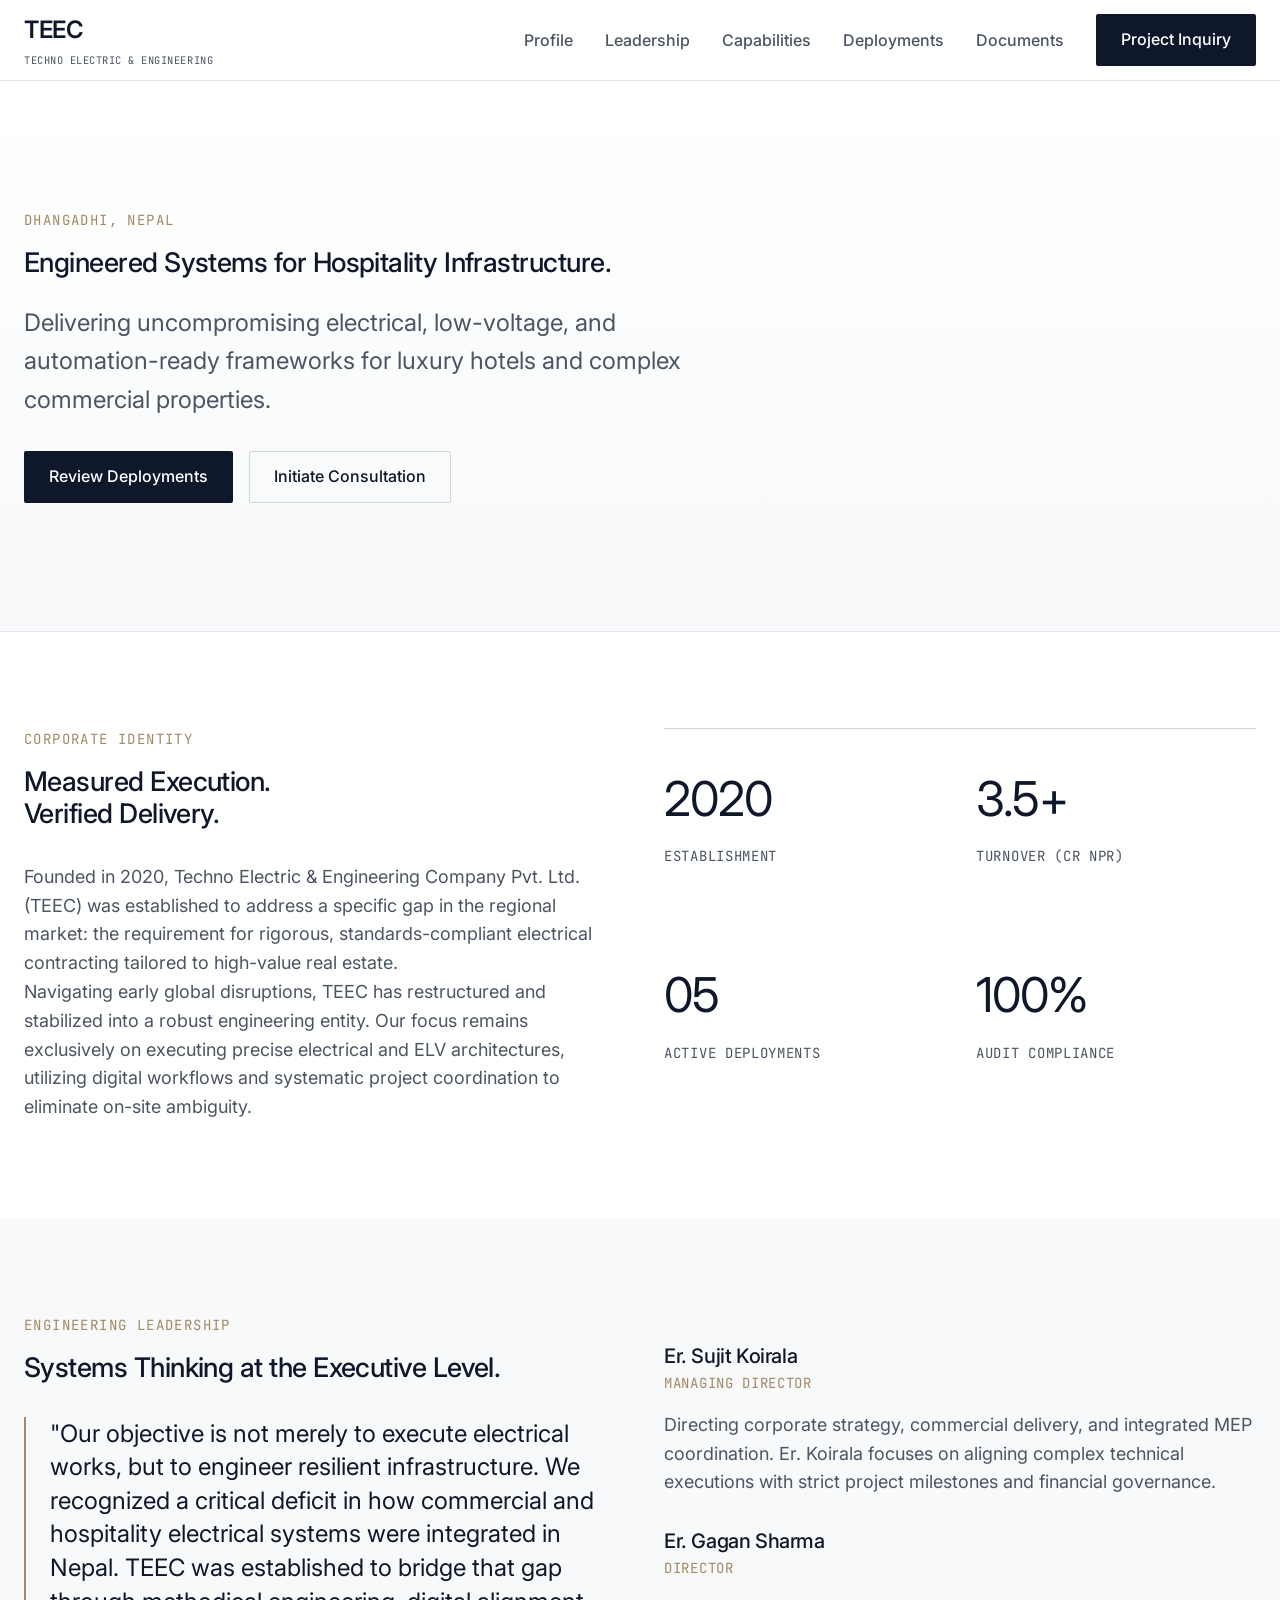
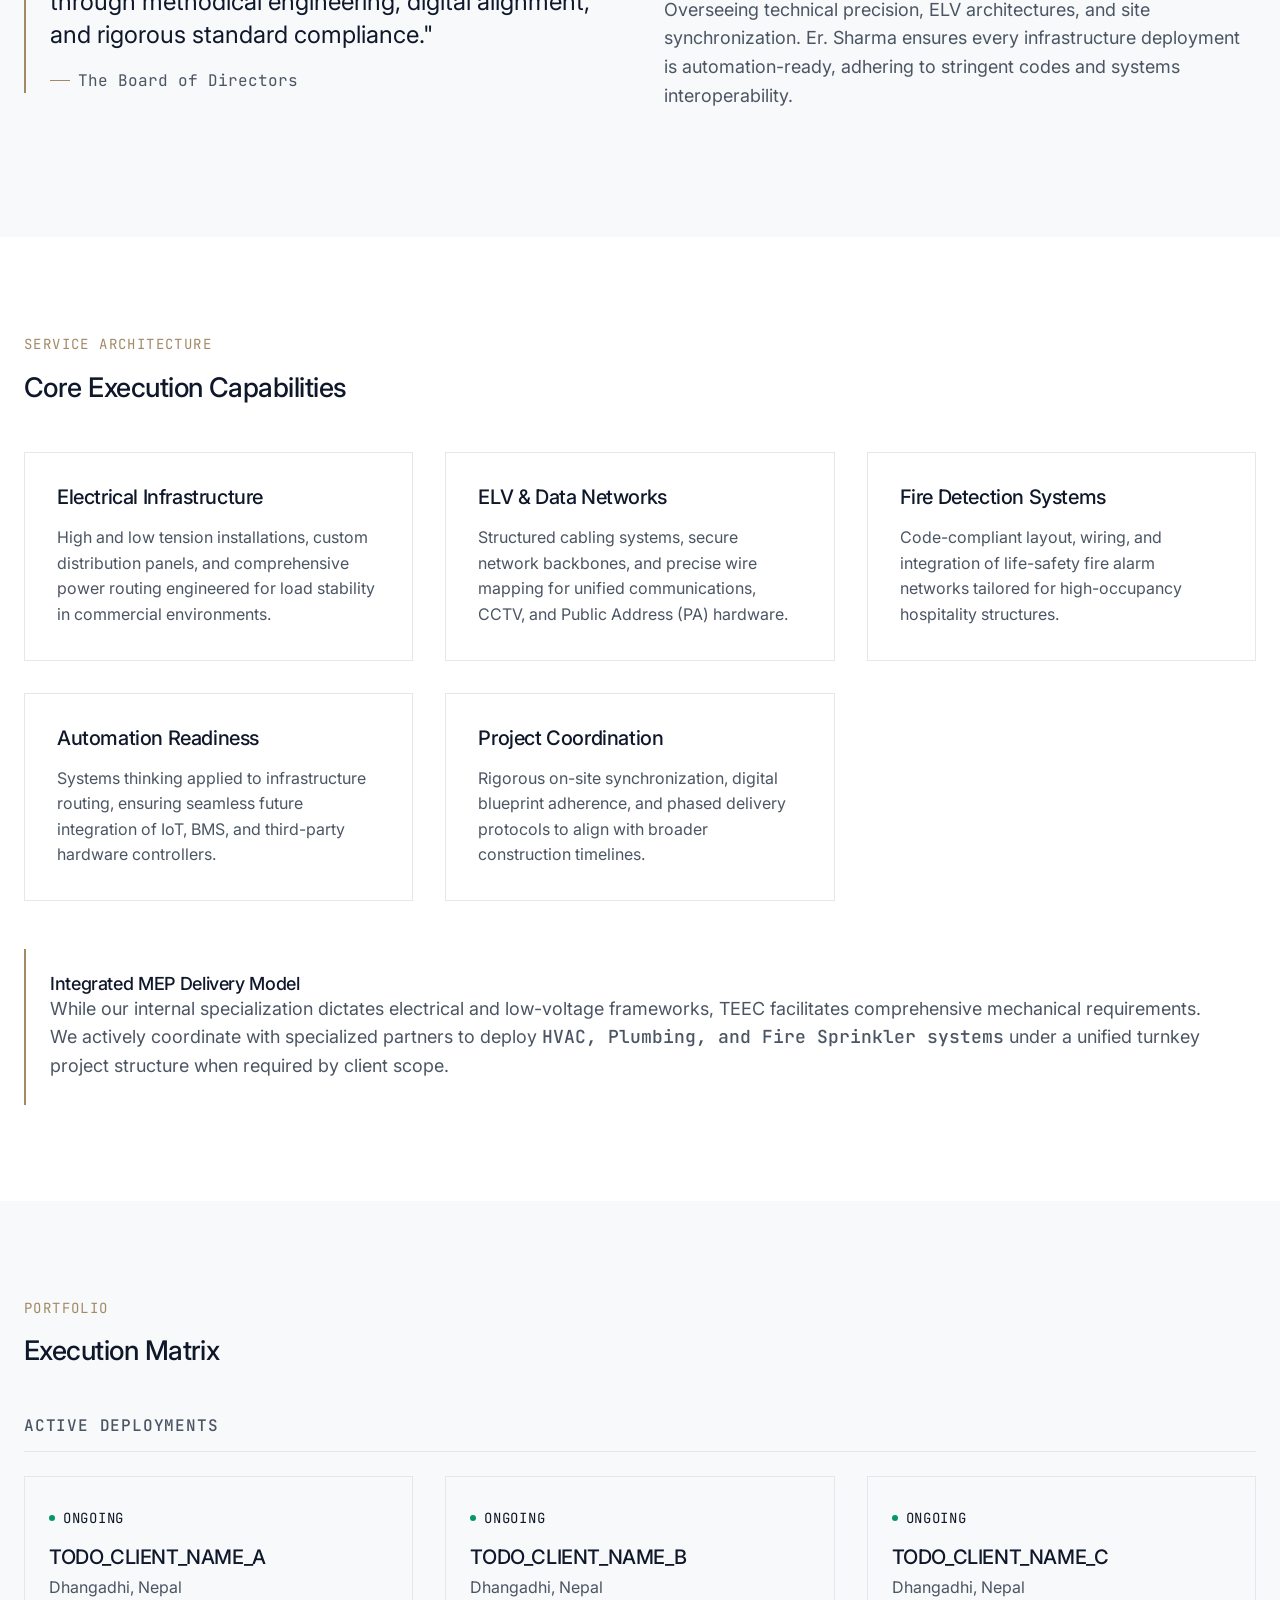
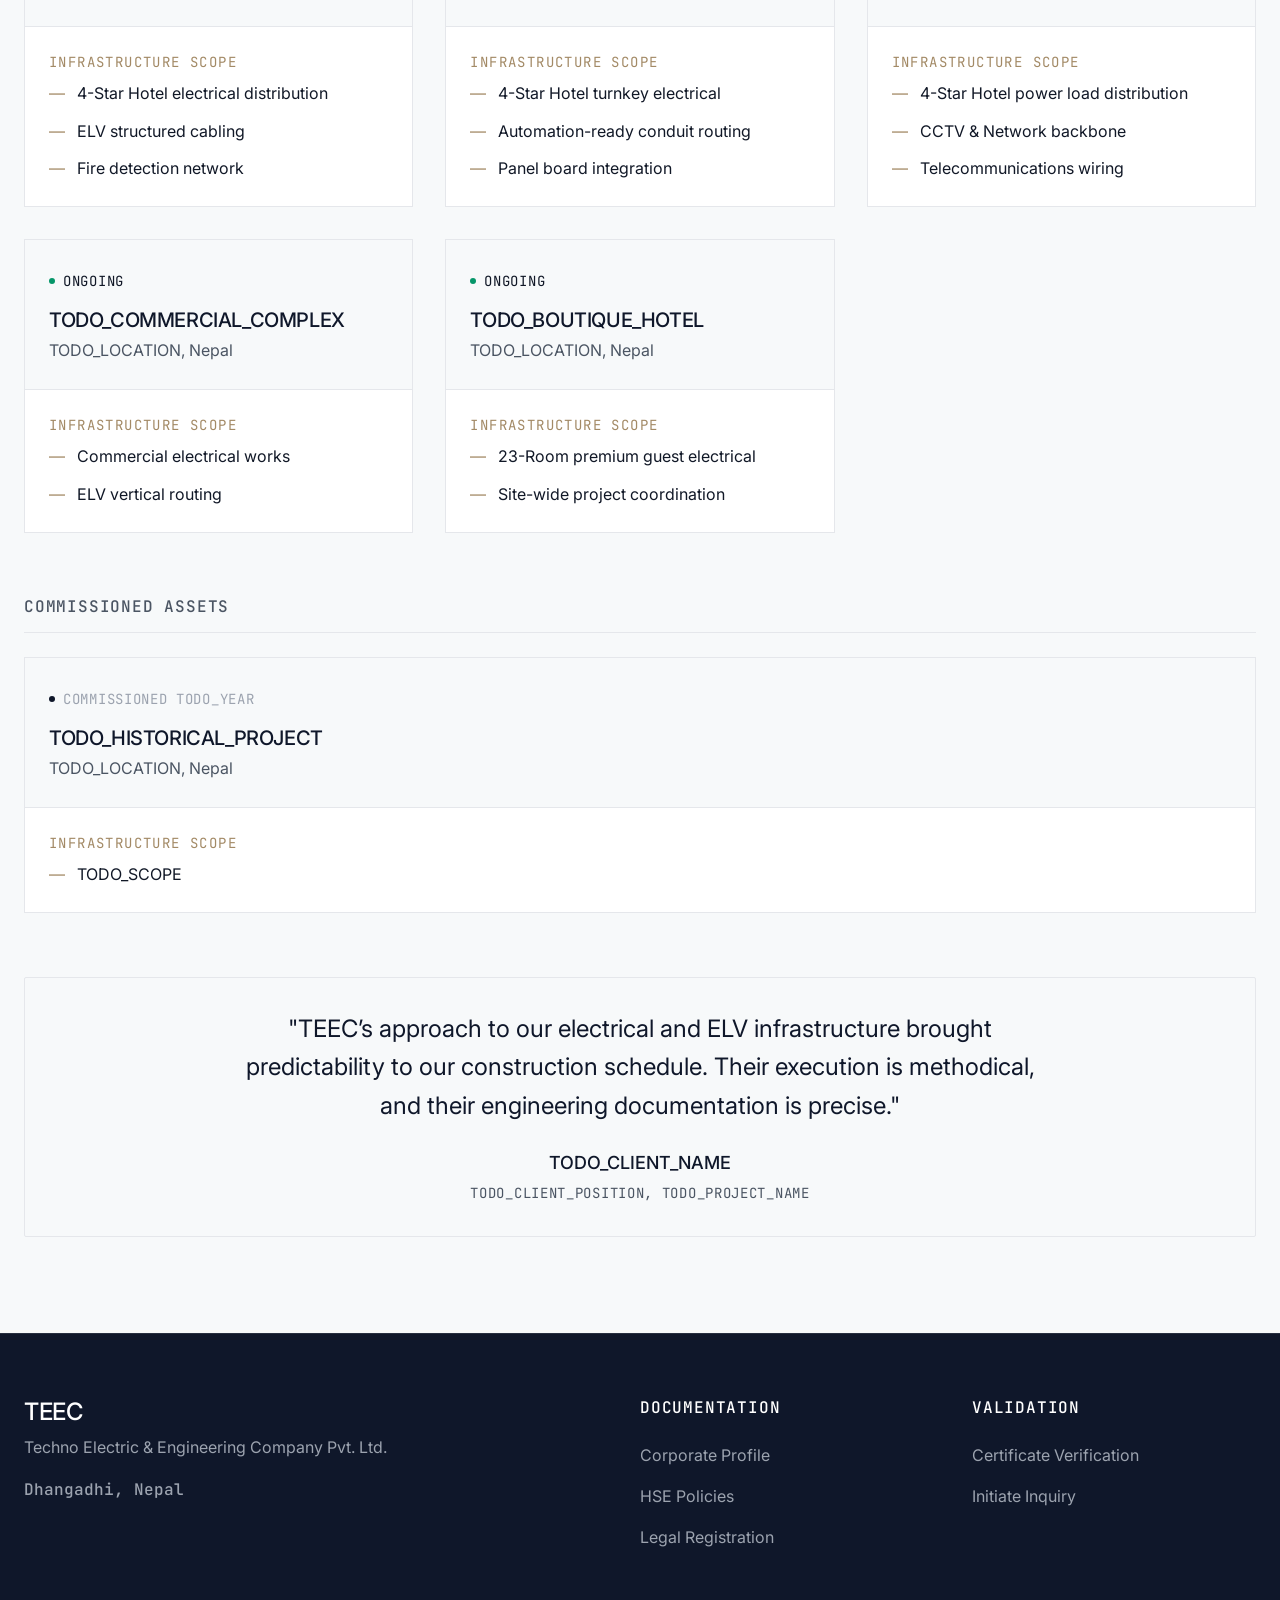
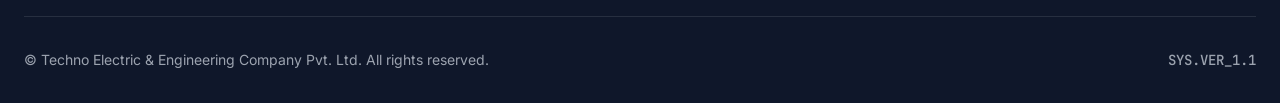
==== commit 65ba7878: "Add files via upload" ====
--- a/index.html
+++ b/index.html
@@ -1,206 +1,377 @@
 <!-- index.html -->
 <!DOCTYPE html>
-<html lang="en">
+<html lang="en" dir="ltr">
 <head>
     <meta charset="UTF-8">
     <meta name="viewport" content="width=device-width, initial-scale=1.0">
-    <title>TEEC | Techno Electric & Engineering Company Pvt. Ltd.</title>
-    <meta name="description" content="Premium electrical, ELV, and automation contractor specializing in turnkey hospitality projects in Nepal.">
+    <meta http-equiv="X-UA-Compatible" content="ie=edge">
+    
+    <title>TEEC | Electrical & ELV Engineering Contractor in Nepal</title>
+    <meta name="description" content="Techno Electric & Engineering Company (TEEC) is a premium electrical, ELV, and automation contractor specializing in hospitality and commercial projects in Dhangadhi, Nepal.">
+    <meta name="keywords" content="Electrical Contractor Nepal, ELV Contractor, MEP Nepal, Hotel Electrical Engineering, Dhangadhi, TEEC, Automation Contractor">
+    <meta name="robots" content="index, follow">
+    
+    <!-- Open Graph -->
+    <meta property="og:type" content="website">
+    <meta property="og:title" content="TEEC | Precision Electrical & ELV Engineering">
+    <meta property="og:description" content="Specialized engineering contractor executing mission-critical electrical and low-voltage systems for the hospitality sector.">
+    <meta property="og:url" content="https://teec.com.np/">
+    
+    <!-- Core CSS -->
     <link rel="stylesheet" href="css/style.css">
+
+    <!-- Schema Markup -->
+    <script type="application/ld+json">
+    {
+      "@context": "https://schema.org",
+      "@type": "LocalBusiness",
+      "name": "Techno Electric & Engineering Company Pvt. Ltd.",
+      "alternateName": "TEEC",
+      "url": "https://teec.com.np",
+      "foundingDate": "2020",
+      "address": {
+        "@type": "PostalAddress",
+        "addressLocality": "Dhangadhi",
+        "addressCountry": "NP"
+      },
+      "description": "Electrical, ELV, and automation-oriented contractor targeting the hospitality and commercial markets.",
+      "areaServed": "Nepal",
+      "founders": [
+        {
+          "@type": "Person",
+          "name": "Er. Sujit Koirala",
+          "jobTitle": "Managing Director"
+        },
+        {
+          "@type": "Person",
+          "name": "Er. Gagan Sharma",
+          "jobTitle": "Director"
+        }
+      ],
+      "knowsAbout": ["Electrical Contracting", "ELV Systems", "Fire Detection", "Hospitality Infrastructure"]
+    }
+    </script>
 </head>
 <body>
-    <header class="site-header">
+    <header class="site-header" role="banner">
         <div class="container header-container">
             <div class="logo">
-                <a href="/">TEEC</a>
-                <span class="tagline">Techno Electric & Engineering Company</span>
-            </div>
-            <button class="mobile-menu-toggle" aria-label="Toggle Menu">
-                <span></span>
-                <span></span>
-                <span></span>
+                <a href="index.html" aria-label="TEEC Homepage">
+                    TEEC
+                </a>
+                <span>Techno Electric & Engineering</span>
+            </div>
+            
+            <button class="mobile-menu-btn" aria-label="Open navigation menu" aria-expanded="false" aria-controls="main-nav">
+                <svg viewBox="0 0 24 24" xmlns="http://www.w3.org/2000/svg">
+                    <path d="M4 6h16M4 12h16M4 18h16"></path>
+                </svg>
             </button>
-            <nav class="main-nav">
-                <ul>
-                    <li><a href="#about">About</a></li>
-                    <li><a href="#services">Capabilities</a></li>
-                    <li><a href="#projects">Projects</a></li>
-                    <li><a href="downloads/">Downloads</a></li>
-                    <li><a href="verify/">Verify</a></li>
-                    <li><a href="inquiry/" class="btn btn-primary">Inquiry</a></li>
+
+            <nav id="main-nav" class="main-nav" role="navigation">
+                <ul class="nav-list">
+                    <li><a href="#corporate-profile">Profile</a></li>
+                    <li><a href="#leadership">Leadership</a></li>
+                    <li><a href="#capabilities">Capabilities</a></li>
+                    <li><a href="#deployments">Deployments</a></li>
+                    <li><a href="downloads/index.html">Documents</a></li>
+                    <li><a href="inquiry/index.html" class="btn btn-primary">Project Inquiry</a></li>
                 </ul>
             </nav>
         </div>
     </header>
 
-    <main>
-        <section class="hero">
-            <div class="container">
-                <h1>Precision Electrical & ELV Engineering.</h1>
-                <p>Delivering serious, automation-oriented contracting for the hospitality sector and complex commercial infrastructure in Nepal.</p>
+    <main role="main">
+        <!-- Hero Section -->
+        <section class="hero" aria-labelledby="hero-heading">
+            <div class="container">
+                <span class="eyebrow">Dhangadhi, Nepal</span>
+                <h1 id="hero-heading">Engineered Systems for Hospitality Infrastructure.</h1>
+                <p class="hero-lead">Delivering uncompromising electrical, low-voltage, and automation-ready frameworks for luxury hotels and complex commercial properties.</p>
                 <div class="hero-actions">
-                    <a href="#projects" class="btn btn-primary">View Projects</a>
-                    <a href="inquiry/" class="btn btn-secondary">Project Inquiry</a>
-                </div>
-            </div>
-        </section>
-
-        <section id="about" class="about section-padding">
-            <div class="container">
-                <div class="section-header">
-                    <h2>Corporate Identity & Proof</h2>
-                </div>
-                <div class="grid-2">
-                    <div class="about-text">
-                        <p>Established in 2020, Techno Electric & Engineering Company Pvt. Ltd. (TEEC) operates with a singular focus: delivering technically sound, premium electrical and low-voltage systems for high-value properties.</p>
-                        <p>Through resilient operations and a commitment to engineering standards, TEEC has successfully achieved a sustainable project turnover exceeding NPR 3.5 Crore, maintaining rigorous execution protocols across all active sites.</p>
-                    </div>
-                    <div class="stats-grid">
-                        <div class="stat-card">
-                            <span class="stat-number">2020</span>
-                            <span class="stat-label">Year Established</span>
-                        </div>
-                        <div class="stat-card">
-                            <span class="stat-number">3.5+</span>
-                            <span class="stat-label">Crore NPR Turnover</span>
-                        </div>
-                        <div class="stat-card">
-                            <span class="stat-number">5</span>
-                            <span class="stat-label">Major Active Sites</span>
-                        </div>
-                    </div>
-                </div>
-            </div>
-        </section>
-
-        <section id="services" class="services section-padding bg-light">
-            <div class="container">
-                <div class="section-header">
-                    <h2>Service Pillars</h2>
-                    <p>Current In-House Execution Capabilities</p>
-                </div>
-                <div class="grid-3">
-                    <div class="service-card">
-                        <h3>Electrical Works</h3>
-                        <p>Comprehensive high and low tension electrical installations, distribution panels, and turnkey electrical infrastructure.</p>
-                    </div>
-                    <div class="service-card">
-                        <h3>ELV / Low-Voltage</h3>
-                        <p>Structured cabling, robust networking, and wire pulling for TEL, NET, CCTV, and Public Address (PA) systems.</p>
-                    </div>
-                    <div class="service-card">
-                        <h3>Fire Detection</h3>
-                        <p>Code-compliant fire alarm and detection system mapping, wiring, and integration for commercial safety.</p>
-                    </div>
-                    <div class="service-card">
-                        <h3>Automation</h3>
-                        <p>Automation-oriented execution focusing on smart infrastructure routing and seamless third-party hardware integration.</p>
-                    </div>
-                    <div class="service-card">
+                    <a href="#deployments" class="btn btn-primary">Review Deployments</a>
+                    <a href="inquiry/index.html" class="btn btn-secondary">Initiate Consultation</a>
+                </div>
+            </div>
+        </section>
+
+        <!-- Corporate Profile -->
+        <section id="corporate-profile" class="section">
+            <div class="container">
+                <div class="grid grid-cols-2">
+                    <div>
+                        <span class="eyebrow">Corporate Identity</span>
+                        <h2>Measured Execution.<br>Verified Delivery.</h2>
+                        <div class="mt-8">
+                            <p>Founded in 2020, Techno Electric & Engineering Company Pvt. Ltd. (TEEC) was established to address a specific gap in the regional market: the requirement for rigorous, standards-compliant electrical contracting tailored to high-value real estate.</p>
+                            <p>Navigating early global disruptions, TEEC has restructured and stabilized into a robust engineering entity. Our focus remains exclusively on executing precise electrical and ELV architectures, utilizing digital workflows and systematic project coordination to eliminate on-site ambiguity.</p>
+                        </div>
+                    </div>
+                    <div class="data-grid">
+                        <div class="data-item">
+                            <span class="value">2020</span>
+                            <span class="label">Establishment</span>
+                        </div>
+                        <div class="data-item">
+                            <span class="value">3.5+</span>
+                            <span class="label">Turnover (Cr NPR)</span>
+                        </div>
+                        <div class="data-item">
+                            <span class="value">05</span>
+                            <span class="label">Active Deployments</span>
+                        </div>
+                        <div class="data-item">
+                            <span class="value">100%</span>
+                            <span class="label">Audit Compliance</span>
+                        </div>
+                    </div>
+                </div>
+            </div>
+        </section>
+
+        <!-- Leadership Section -->
+        <section id="leadership" class="section bg-surface">
+            <div class="container">
+                <div class="grid grid-cols-2">
+                    <div>
+                        <span class="eyebrow">Engineering Leadership</span>
+                        <h2 class="mb-8">Systems Thinking at the Executive Level.</h2>
+                        
+                        <div class="statement-block">
+                            <blockquote>"Our objective is not merely to execute electrical works, but to engineer resilient infrastructure. We recognized a critical deficit in how commercial and hospitality electrical systems were integrated in Nepal. TEEC was established to bridge that gap through methodical engineering, digital alignment, and rigorous standard compliance."</blockquote>
+                            <cite>The Board of Directors</cite>
+                        </div>
+                    </div>
+                    
+                    <div class="grid grid-cols-2" style="gap: var(--space-8); align-content: center;">
+                        <article class="leadership-profile">
+                            <h3>Er. Sujit Koirala</h3>
+                            <span class="role">Managing Director</span>
+                            <p class="text-sm">Directing corporate strategy, commercial delivery, and integrated MEP coordination. Er. Koirala focuses on aligning complex technical executions with strict project milestones and financial governance.</p>
+                        </article>
+                        
+                        <article class="leadership-profile">
+                            <h3>Er. Gagan Sharma</h3>
+                            <span class="role">Director</span>
+                            <p class="text-sm">Overseeing technical precision, ELV architectures, and site synchronization. Er. Sharma ensures every infrastructure deployment is automation-ready, adhering to stringent codes and systems interoperability.</p>
+                        </article>
+                    </div>
+                </div>
+            </div>
+        </section>
+
+        <!-- Capabilities -->
+        <section id="capabilities" class="section">
+            <div class="container">
+                <span class="eyebrow">Service Architecture</span>
+                <h2 class="mb-12">Core Execution Capabilities</h2>
+                
+                <div class="grid grid-cols-3">
+                    <article class="service-card">
+                        <h3>Electrical Infrastructure</h3>
+                        <p>High and low tension installations, custom distribution panels, and comprehensive power routing engineered for load stability in commercial environments.</p>
+                    </article>
+                    
+                    <article class="service-card">
+                        <h3>ELV & Data Networks</h3>
+                        <p>Structured cabling systems, secure network backbones, and precise wire mapping for unified communications, CCTV, and Public Address (PA) hardware.</p>
+                    </article>
+                    
+                    <article class="service-card">
+                        <h3>Fire Detection Systems</h3>
+                        <p>Code-compliant layout, wiring, and integration of life-safety fire alarm networks tailored for high-occupancy hospitality structures.</p>
+                    </article>
+
+                    <article class="service-card">
+                        <h3>Automation Readiness</h3>
+                        <p>Systems thinking applied to infrastructure routing, ensuring seamless future integration of IoT, BMS, and third-party hardware controllers.</p>
+                    </article>
+
+                    <article class="service-card">
                         <h3>Project Coordination</h3>
-                        <p>End-to-end site management, contractor synchronization, and precise technical documentation.</p>
-                    </div>
-                </div>
-                
-                <div class="future-capabilities mt-4">
-                    <h4>Partner-Led & Upcoming Capabilities</h4>
-                    <p class="text-muted">For comprehensive mechanical, electrical, and plumbing (MEP) requirements, we integrate with specialized partners for <strong>HVAC, Plumbing, and Fire Sprinkler systems</strong>, ensuring a unified turnkey delivery model.</p>
-                </div>
-            </div>
-        </section>
-
-        <section id="projects" class="projects section-padding">
-            <div class="container">
-                <div class="section-header">
-                    <h2>Project Portfolio</h2>
-                    <p>Evidence-Led Execution</p>
-                </div>
-                
-                <h3 class="subsection-title">Ongoing Hospitality & Commercial Projects</h3>
-                <div class="project-list">
-                    <article class="project-item">
-                        <div class="project-meta">
-                            <span class="project-type">4-Star Hotel</span>
+                        <p>Rigorous on-site synchronization, digital blueprint adherence, and phased delivery protocols to align with broader construction timelines.</p>
+                    </article>
+                </div>
+
+                <div class="integration-notice">
+                    <div>
+                        <h4 class="mb-2">Integrated MEP Delivery Model</h4>
+                        <p class="text-sm m-0">While our internal specialization dictates electrical and low-voltage frameworks, TEEC facilitates comprehensive mechanical requirements. We actively coordinate with specialized partners to deploy <strong class="data-value text-primary">HVAC, Plumbing, and Fire Sprinkler systems</strong> under a unified turnkey project structure when required by client scope.</p>
+                    </div>
+                </div>
+            </div>
+        </section>
+
+        <!-- Project Portfolio -->
+        <section id="deployments" class="section bg-surface">
+            <div class="container">
+                <span class="eyebrow">Portfolio</span>
+                <h2 class="mb-12">Execution Matrix</h2>
+
+                <!-- Ongoing -->
+                <h3 class="project-category-title">Active Deployments</h3>
+                <div class="grid grid-cols-3 mb-12">
+                    <!-- Project 1 -->
+                    <article class="project-card">
+                        <header class="project-card-header">
+                            <div class="project-status">
+                                <span class="status-indicator status-active"></span> Ongoing
+                            </div>
+                            <h3>TODO_CLIENT_NAME_A</h3>
                             <span class="project-location">Dhangadhi, Nepal</span>
-                        </div>
-                        <h4 class="project-name">[Hotel Name Placeholder A]</h4>
-                        <p class="project-scope"><strong>Scope:</strong> Electrical infrastructure, ELV cabling, Fire Detection.</p>
-                    </article>
-
-                    <article class="project-item">
-                        <div class="project-meta">
-                            <span class="project-type">4-Star Hotel</span>
+                        </header>
+                        <div class="project-card-body">
+                            <span class="eyebrow" style="margin-bottom: 0.5rem;">Infrastructure Scope</span>
+                            <div class="scope-list">
+                                <span class="scope-item">4-Star Hotel electrical distribution</span>
+                                <span class="scope-item">ELV structured cabling</span>
+                                <span class="scope-item">Fire detection network</span>
+                            </div>
+                        </div>
+                    </article>
+
+                    <!-- Project 2 -->
+                    <article class="project-card">
+                        <header class="project-card-header">
+                            <div class="project-status">
+                                <span class="status-indicator status-active"></span> Ongoing
+                            </div>
+                            <h3>TODO_CLIENT_NAME_B</h3>
                             <span class="project-location">Dhangadhi, Nepal</span>
-                        </div>
-                        <h4 class="project-name">[Hotel Name Placeholder B]</h4>
-                        <p class="project-scope"><strong>Scope:</strong> Complete turnkey electrical and automation-ready wiring.</p>
-                    </article>
-
-                    <article class="project-item">
-                        <div class="project-meta">
-                            <span class="project-type">4-Star Hotel</span>
+                        </header>
+                        <div class="project-card-body">
+                            <span class="eyebrow" style="margin-bottom: 0.5rem;">Infrastructure Scope</span>
+                            <div class="scope-list">
+                                <span class="scope-item">4-Star Hotel turnkey electrical</span>
+                                <span class="scope-item">Automation-ready conduit routing</span>
+                                <span class="scope-item">Panel board integration</span>
+                            </div>
+                        </div>
+                    </article>
+
+                    <!-- Project 3 -->
+                    <article class="project-card">
+                        <header class="project-card-header">
+                            <div class="project-status">
+                                <span class="status-indicator status-active"></span> Ongoing
+                            </div>
+                            <h3>TODO_CLIENT_NAME_C</h3>
                             <span class="project-location">Dhangadhi, Nepal</span>
-                        </div>
-                        <h4 class="project-name">[Hotel Name Placeholder C]</h4>
-                        <p class="project-scope"><strong>Scope:</strong> Power distribution, CCTV, NET, and TEL wire pulling.</p>
-                    </article>
-
-                    <article class="project-item">
-                        <div class="project-meta">
-                            <span class="project-type">Commercial</span>
-                            <span class="project-location">[Location Placeholder]</span>
-                        </div>
-                        <h4 class="project-name">[Business Complex Name Placeholder]</h4>
-                        <p class="project-scope"><strong>Scope:</strong> Integrated commercial electrical works and ELV backbone.</p>
-                    </article>
-
-                    <article class="project-item">
-                        <div class="project-meta">
-                            <span class="project-type">Boutique Hotel</span>
-                            <span class="project-location">[Location Placeholder]</span>
-                        </div>
-                        <h4 class="project-name">23-Room Premium Hotel</h4>
-                        <p class="project-scope"><strong>Scope:</strong> Guest room electrical, ELV infrastructure, and project coordination.</p>
-                    </article>
-                </div>
-
-                <h3 class="subsection-title mt-4">Completed Projects</h3>
-                <div class="project-list">
-                    <article class="project-item">
-                        <div class="project-meta">
-                            <span class="project-status">Completed</span>
-                        </div>
-                        <h4 class="project-name">[Historical Project Placeholder]</h4>
-                        <p class="project-scope"><strong>Scope:</strong> [Scope details to be inserted upon verification]</p>
-                    </article>
-                </div>
+                        </header>
+                        <div class="project-card-body">
+                            <span class="eyebrow" style="margin-bottom: 0.5rem;">Infrastructure Scope</span>
+                            <div class="scope-list">
+                                <span class="scope-item">4-Star Hotel power load distribution</span>
+                                <span class="scope-item">CCTV & Network backbone</span>
+                                <span class="scope-item">Telecommunications wiring</span>
+                            </div>
+                        </div>
+                    </article>
+                    
+                    <!-- Project 4 -->
+                    <article class="project-card">
+                        <header class="project-card-header">
+                            <div class="project-status">
+                                <span class="status-indicator status-active"></span> Ongoing
+                            </div>
+                            <h3>TODO_COMMERCIAL_COMPLEX</h3>
+                            <span class="project-location">TODO_LOCATION, Nepal</span>
+                        </header>
+                        <div class="project-card-body">
+                            <span class="eyebrow" style="margin-bottom: 0.5rem;">Infrastructure Scope</span>
+                            <div class="scope-list">
+                                <span class="scope-item">Commercial electrical works</span>
+                                <span class="scope-item">ELV vertical routing</span>
+                            </div>
+                        </div>
+                    </article>
+
+                    <!-- Project 5 -->
+                    <article class="project-card">
+                        <header class="project-card-header">
+                            <div class="project-status">
+                                <span class="status-indicator status-active"></span> Ongoing
+                            </div>
+                            <h3>TODO_BOUTIQUE_HOTEL</h3>
+                            <span class="project-location">TODO_LOCATION, Nepal</span>
+                        </header>
+                        <div class="project-card-body">
+                            <span class="eyebrow" style="margin-bottom: 0.5rem;">Infrastructure Scope</span>
+                            <div class="scope-list">
+                                <span class="scope-item">23-Room premium guest electrical</span>
+                                <span class="scope-item">Site-wide project coordination</span>
+                            </div>
+                        </div>
+                    </article>
+                </div>
+
+                <!-- Completed -->
+                <h3 class="project-category-title mt-16">Commissioned Assets</h3>
+                <div class="grid grid-cols-3">
+                    <article class="project-card">
+                        <header class="project-card-header">
+                            <div class="project-status text-muted">
+                                <span class="status-indicator status-commissioned"></span> Commissioned TODO_YEAR
+                            </div>
+                            <h3>TODO_HISTORICAL_PROJECT</h3>
+                            <span class="project-location">TODO_LOCATION, Nepal</span>
+                        </header>
+                        <div class="project-card-body">
+                            <span class="eyebrow" style="margin-bottom: 0.5rem;">Infrastructure Scope</span>
+                            <div class="scope-list">
+                                <span class="scope-item">TODO_SCOPE</span>
+                            </div>
+                        </div>
+                    </article>
+                </div>
+
+                <!-- Client Evaluation -->
+                <div class="client-testimonial mt-16">
+                    <blockquote>"TEEC’s approach to our electrical and ELV infrastructure brought predictability to our construction schedule. Their execution is methodical, and their engineering documentation is precise."</blockquote>
+                    <cite>
+                        <span class="client-name">TODO_CLIENT_NAME</span>
+                        <span class="client-title">TODO_CLIENT_POSITION, TODO_PROJECT_NAME</span>
+                    </cite>
+                </div>
+
             </div>
         </section>
     </main>
 
-    <footer class="site-footer">
+    <footer class="site-footer bg-primary" role="contentinfo">
         <div class="container">
             <div class="footer-grid">
                 <div class="footer-brand">
-                    <h4>TEEC</h4>
+                    <h2>TEEC</h2>
                     <p>Techno Electric & Engineering Company Pvt. Ltd.</p>
-                    <p>Dhangadhi, Nepal</p>
-                </div>
-                <div class="footer-links">
-                    <h5>Trust & Verification</h5>
+                    <p class="mt-4 data-value">Dhangadhi, Nepal</p>
+                </div>
+                
+                <div class="footer-nav">
+                    <h3>Documentation</h3>
                     <ul>
-                        <li><a href="downloads/">Company Downloads</a></li>
-                        <li><a href="verify/">Certificate Verification</a></li>
-                        <li><a href="inquiry/">Submit an Inquiry</a></li>
+                        <li><a href="downloads/index.html">Corporate Profile</a></li>
+                        <li><a href="downloads/index.html">HSE Policies</a></li>
+                        <li><a href="downloads/index.html">Legal Registration</a></li>
                     </ul>
                 </div>
-            </div>
+                
+                <div class="footer-nav">
+                    <h3>Validation</h3>
+                    <ul>
+                        <li><a href="verify/index.html">Certificate Verification</a></li>
+                        <li><a href="inquiry/index.html">Initiate Inquiry</a></li>
+                    </ul>
+                </div>
+            </div>
+            
             <div class="footer-bottom">
-                <p>&copy; <span id="year"></span> Techno Electric & Engineering Company Pvt. Ltd. All rights reserved.</p>
+                <span>&copy; <span id="current-year"></span> Techno Electric & Engineering Company Pvt. Ltd. All rights reserved.</span>
+                <span class="data-value">SYS.VER_1.1</span>
             </div>
         </div>
     </footer>
 
     <script src="js/main.js"></script>
 </body>
-</html>
+</html>
--- a/css/style.css
+++ b/css/style.css
@@ -0,0 +1,776 @@
+/* css/style.css */
+
+/* ==========================================================================
+   1. ROOT VARIABLES & TOKENS
+   ========================================================================== */
+   @import url('https://fonts.googleapis.com/css2?family=Inter:wght@300;400;500;600&family=JetBrains+Mono:wght@400;500&display=swap');
+
+   :root {
+       /* Color System - Industrial, Premium, Calm */
+       --color-bg-base: #ffffff;
+       --color-bg-surface: #f7f9fa;
+       --color-bg-alt: #eceef1;
+       
+       --color-text-primary: #111827;
+       --color-text-secondary: #4b5563;
+       --color-text-tertiary: #9ca3af;
+       
+       --color-brand-primary: #0f172a;    /* Deep Slate/Navy */
+       --color-brand-primary-hover: #1e293b;
+       --color-brand-accent: #a38a66;     /* Muted Gold / Brass */
+       --color-brand-accent-hover: #8c7556;
+       
+       --color-border-subtle: #e5e7eb;
+       --color-border-strong: #d1d5db;
+       
+       --color-status-active: #059669;
+       
+       /* Typography - Fluid System */
+       --font-sans: 'Inter', -apple-system, BlinkMacSystemFont, "Segoe UI", Roboto, Helvetica, Arial, sans-serif;
+       --font-mono: 'JetBrains Mono', SFMono-Regular, Consolas, "Liberation Mono", Menlo, monospace;
+       
+       --text-xs: clamp(0.75rem, 0.7rem + 0.25vw, 0.875rem);
+       --text-sm: clamp(0.875rem, 0.8rem + 0.375vw, 1rem);
+       --text-base: clamp(1rem, 0.95rem + 0.25vw, 1.125rem);
+       --text-lg: clamp(1.125rem, 1.05rem + 0.375vw, 1.25rem);
+       --text-xl: clamp(1.25rem, 1.15rem + 0.5vw, 1.5rem);
+       --text-2xl: clamp(1.5rem, 1.3rem + 1vw, 2rem);
+       --text-3xl: clamp(1.875rem, 1.5rem + 1.875vw, 3rem);
+       --text-4xl: clamp(2.25rem, 1.75rem + 2.5vw, 4rem);
+       
+       /* Spacing Architecture */
+       --space-1: 0.25rem;  /* 4px */
+       --space-2: 0.5rem;   /* 8px */
+       --space-3: 0.75rem;  /* 12px */
+       --space-4: 1rem;     /* 16px */
+       --space-6: 1.5rem;   /* 24px */
+       --space-8: 2rem;     /* 32px */
+       --space-12: 3rem;    /* 48px */
+       --space-16: 4rem;    /* 64px */
+       --space-24: 6rem;    /* 96px */
+       --space-32: 8rem;    /* 128px */
+       
+       /* Layout */
+       --container-width: 1280px;
+       --radius-sm: 2px;
+       --radius-md: 4px;
+       
+       /* Transitions */
+       --transition-fast: 150ms cubic-bezier(0.4, 0, 0.2, 1);
+       --transition-base: 250ms cubic-bezier(0.4, 0, 0.2, 1);
+   }
+   
+   /* ==========================================================================
+      2. RESET & BASE
+      ========================================================================== */
+   *, *::before, *::after {
+       box-sizing: border-box;
+       margin: 0;
+       padding: 0;
+   }
+   
+   html {
+       scroll-behavior: smooth;
+       -webkit-text-size-adjust: 100%;
+   }
+   
+   body {
+       font-family: var(--font-sans);
+       font-size: var(--text-base);
+       line-height: 1.6;
+       color: var(--color-text-primary);
+       background-color: var(--color-bg-base);
+       -webkit-font-smoothing: antialiased;
+       -moz-osx-font-smoothing: grayscale;
+       overflow-x: hidden;
+   }
+   
+   h1, h2, h3, h4, h5, h6 {
+       font-weight: 500;
+       line-height: 1.2;
+       color: var(--color-brand-primary);
+       letter-spacing: -0.02em;
+   }
+   
+   p {
+       color: var(--color-text-secondary);
+   }
+   
+   a {
+       color: var(--color-brand-primary);
+       text-decoration: none;
+       transition: color var(--transition-fast);
+   }
+   
+   a:hover {
+       color: var(--color-brand-accent);
+   }
+   
+   ul, ol {
+       list-style: none;
+   }
+   
+   img, picture, svg, video {
+       display: block;
+       max-width: 100%;
+       height: auto;
+   }
+   
+   :focus-visible {
+       outline: 2px solid var(--color-brand-accent);
+       outline-offset: 2px;
+   }
+   
+   ::selection {
+       background-color: var(--color-brand-primary);
+       color: var(--color-bg-base);
+   }
+   
+   /* ==========================================================================
+      3. UTILITIES
+      ========================================================================== */
+   .container {
+       width: 100%;
+       max-width: var(--container-width);
+       margin: 0 auto;
+       padding: 0 var(--space-6);
+   }
+   
+   .container-sm {
+       width: 100%;
+       max-width: 800px;
+       margin: 0 auto;
+       padding: 0 var(--space-6);
+   }
+   
+   .section {
+       padding: var(--space-24) 0;
+   }
+   
+   .section-sm {
+       padding: var(--space-12) 0;
+   }
+   
+   .bg-surface { background-color: var(--color-bg-surface); }
+   .bg-primary { background-color: var(--color-brand-primary); color: var(--color-bg-base); }
+   .bg-primary p { color: var(--color-bg-surface); }
+   
+   .text-center { text-align: center; }
+   .text-muted { color: var(--color-text-tertiary); }
+   
+   .eyebrow {
+       display: block;
+       font-family: var(--font-mono);
+       font-size: var(--text-xs);
+       text-transform: uppercase;
+       letter-spacing: 0.1em;
+       color: var(--color-brand-accent);
+       margin-bottom: var(--space-4);
+   }
+   
+   .data-value {
+       font-family: var(--font-mono);
+       font-weight: 500;
+   }
+   
+   .mt-4 { margin-top: var(--space-4); }
+   .mt-8 { margin-top: var(--space-8); }
+   .mt-12 { margin-top: var(--space-12); }
+   .mt-16 { margin-top: var(--space-16); }
+   
+   .mb-4 { margin-bottom: var(--space-4); }
+   .mb-8 { margin-bottom: var(--space-8); }
+   .mb-12 { margin-bottom: var(--space-12); }
+   
+   /* Grid Systems */
+   .grid { display: grid; }
+   .grid-cols-2 { grid-template-columns: repeat(auto-fit, minmax(min(100%, 400px), 1fr)); gap: var(--space-12); }
+   .grid-cols-3 { grid-template-columns: repeat(auto-fit, minmax(min(100%, 300px), 1fr)); gap: var(--space-8); }
+   .grid-cols-4 { grid-template-columns: repeat(auto-fit, minmax(min(100%, 250px), 1fr)); gap: var(--space-6); }
+   
+   /* ==========================================================================
+      4. COMPONENTS
+      ========================================================================== */
+   
+   /* Buttons */
+   .btn {
+       display: inline-flex;
+       align-items: center;
+       justify-content: center;
+       padding: 0.75rem 1.5rem;
+       font-size: var(--text-sm);
+       font-weight: 500;
+       border-radius: var(--radius-sm);
+       cursor: pointer;
+       transition: all var(--transition-base);
+       border: 1px solid transparent;
+       text-decoration: none;
+       font-family: var(--font-sans);
+   }
+   
+   .btn-primary {
+       background-color: var(--color-brand-primary);
+       color: var(--color-bg-base);
+   }
+   
+   .btn-primary:hover {
+       background-color: var(--color-brand-primary-hover);
+       color: var(--color-bg-base);
+   }
+   
+   .btn-secondary {
+       background-color: transparent;
+       color: var(--color-brand-primary);
+       border-color: var(--color-border-strong);
+   }
+   
+   .btn-secondary:hover {
+       border-color: var(--color-brand-primary);
+       background-color: var(--color-bg-surface);
+   }
+   
+   /* Header & Navigation */
+   .site-header {
+       position: sticky;
+       top: 0;
+       z-index: 100;
+       background-color: rgba(255, 255, 255, 0.95);
+       backdrop-filter: blur(8px);
+       -webkit-backdrop-filter: blur(8px);
+       border-bottom: 1px solid var(--color-border-subtle);
+   }
+   
+   .header-container {
+       display: flex;
+       justify-content: space-between;
+       align-items: center;
+       height: 5rem;
+   }
+   
+   .logo a {
+       font-size: var(--text-xl);
+       font-weight: 600;
+       color: var(--color-brand-primary);
+       letter-spacing: -0.02em;
+       display: flex;
+       align-items: center;
+       gap: var(--space-2);
+   }
+   
+   .logo span {
+       display: block;
+       font-size: 0.65rem;
+       font-family: var(--font-mono);
+       color: var(--color-text-secondary);
+       text-transform: uppercase;
+       letter-spacing: 0.05em;
+       margin-top: 0.125rem;
+   }
+   
+   .main-nav {
+       display: flex;
+       align-items: center;
+   }
+   
+   .nav-list {
+       display: flex;
+       gap: var(--space-8);
+       align-items: center;
+   }
+   
+   .nav-list a {
+       font-size: var(--text-sm);
+       font-weight: 500;
+       color: var(--color-text-secondary);
+   }
+   
+   .nav-list a:hover {
+       color: var(--color-brand-primary);
+   }
+   
+   .nav-list .btn {
+       color: var(--color-bg-base);
+   }
+   
+   .mobile-menu-btn {
+       display: none;
+       background: transparent;
+       border: none;
+       padding: var(--space-2);
+       cursor: pointer;
+       z-index: 101;
+   }
+   
+   .mobile-menu-btn svg {
+       width: 24px;
+       height: 24px;
+       fill: none;
+       stroke: var(--color-brand-primary);
+       stroke-width: 2;
+       stroke-linecap: round;
+   }
+   
+   /* Forms */
+   .form-group {
+       margin-bottom: var(--space-6);
+   }
+   
+   .form-label {
+       display: block;
+       font-size: var(--text-sm);
+       font-weight: 500;
+       color: var(--color-brand-primary);
+       margin-bottom: var(--space-2);
+   }
+   
+   .form-control {
+       width: 100%;
+       padding: 0.875rem 1rem;
+       font-family: var(--font-sans);
+       font-size: var(--text-base);
+       color: var(--color-brand-primary);
+       background-color: var(--color-bg-base);
+       border: 1px solid var(--color-border-strong);
+       border-radius: var(--radius-sm);
+       transition: border-color var(--transition-fast), box-shadow var(--transition-fast);
+   }
+   
+   .form-control:focus {
+       outline: none;
+       border-color: var(--color-brand-accent);
+       box-shadow: 0 0 0 3px rgba(163, 138, 102, 0.1);
+   }
+   
+   textarea.form-control {
+       resize: vertical;
+       min-height: 120px;
+   }
+   
+   /* Footer */
+   .site-footer {
+       padding: var(--space-16) 0 var(--space-8);
+       border-top: 1px solid rgba(255,255,255,0.1);
+   }
+   
+   .footer-grid {
+       display: grid;
+       grid-template-columns: 2fr 1fr 1fr;
+       gap: var(--space-12);
+       margin-bottom: var(--space-16);
+   }
+   
+   .footer-brand h2 {
+       color: var(--color-bg-base);
+       font-size: var(--text-xl);
+       margin-bottom: var(--space-2);
+   }
+   
+   .footer-brand p {
+       color: var(--color-text-tertiary);
+       font-size: var(--text-sm);
+   }
+   
+   .footer-nav h3 {
+       color: var(--color-bg-base);
+       font-size: var(--text-sm);
+       font-family: var(--font-mono);
+       text-transform: uppercase;
+       letter-spacing: 0.05em;
+       margin-bottom: var(--space-6);
+   }
+   
+   .footer-nav ul {
+       display: flex;
+       flex-direction: column;
+       gap: var(--space-3);
+   }
+   
+   .footer-nav a {
+       color: var(--color-text-tertiary);
+       font-size: var(--text-sm);
+   }
+   
+   .footer-nav a:hover {
+       color: var(--color-bg-base);
+   }
+   
+   .footer-bottom {
+       border-top: 1px solid rgba(255,255,255,0.1);
+       padding-top: var(--space-8);
+       display: flex;
+       justify-content: space-between;
+       align-items: center;
+       font-size: var(--text-xs);
+       color: var(--color-text-tertiary);
+   }
+   
+   /* ==========================================================================
+      5. PAGE SPECIFIC (Home)
+      ========================================================================== */
+   
+   /* Hero */
+   .hero {
+       padding: clamp(4rem, 10vw, 8rem) 0;
+       border-bottom: 1px solid var(--color-border-subtle);
+       background: linear-gradient(180deg, var(--color-bg-base) 0%, var(--color-bg-surface) 100%);
+   }
+   
+   .hero h1 {
+       max-width: 900px;
+       margin-bottom: var(--space-6);
+   }
+   
+   .hero-lead {
+       font-size: var(--text-xl);
+       color: var(--color-text-secondary);
+       max-width: 700px;
+       margin-bottom: var(--space-8);
+   }
+   
+   .hero-actions {
+       display: flex;
+       gap: var(--space-4);
+       flex-wrap: wrap;
+   }
+   
+   /* Corporate Profile (Stats) */
+   .data-grid {
+       display: grid;
+       grid-template-columns: repeat(auto-fit, minmax(180px, 1fr));
+       gap: var(--space-8);
+       border-top: 1px solid var(--color-border-strong);
+       padding-top: var(--space-8);
+   }
+   
+   .data-item {
+       display: flex;
+       flex-direction: column;
+   }
+   
+   .data-item .value {
+       font-size: var(--text-3xl);
+       color: var(--color-brand-primary);
+       font-weight: 400;
+       letter-spacing: -0.02em;
+   }
+   
+   .data-item .label {
+       font-size: var(--text-xs);
+       font-family: var(--font-mono);
+       color: var(--color-text-secondary);
+       text-transform: uppercase;
+       letter-spacing: 0.05em;
+       margin-top: var(--space-2);
+   }
+
+   /* Leadership Quotes & Bios */
+   .statement-block {
+       border-left: 2px solid var(--color-brand-accent);
+       padding-left: var(--space-6);
+       margin-bottom: var(--space-12);
+   }
+
+   .statement-block blockquote {
+       font-size: var(--text-xl);
+       color: var(--color-brand-primary);
+       line-height: 1.4;
+       margin-bottom: var(--space-4);
+   }
+
+   .statement-block cite {
+       font-family: var(--font-mono);
+       font-size: var(--text-sm);
+       color: var(--color-text-secondary);
+       font-style: normal;
+       display: flex;
+       align-items: center;
+       gap: var(--space-2);
+   }
+
+   .statement-block cite::before {
+       content: "";
+       display: block;
+       width: 20px;
+       height: 1px;
+       background-color: var(--color-brand-accent);
+   }
+   
+   .leadership-profile h3 {
+       font-size: var(--text-lg);
+       margin-bottom: var(--space-1);
+   }
+
+   .leadership-profile .role {
+       display: block;
+       font-family: var(--font-mono);
+       font-size: var(--text-xs);
+       color: var(--color-brand-accent);
+       text-transform: uppercase;
+       letter-spacing: 0.05em;
+       margin-bottom: var(--space-4);
+   }
+   
+   /* Service Architecture */
+   .service-card {
+       background: var(--color-bg-base);
+       border: 1px solid var(--color-border-subtle);
+       padding: var(--space-8);
+       height: 100%;
+       transition: border-color var(--transition-base);
+   }
+   
+   .service-card:hover {
+       border-color: var(--color-border-strong);
+   }
+   
+   .service-card h3 {
+       font-size: var(--text-lg);
+       margin-bottom: var(--space-4);
+   }
+   
+   .service-card p {
+       font-size: var(--text-sm);
+       margin: 0;
+   }
+   
+   .integration-notice {
+       display: flex;
+       align-items: flex-start;
+       gap: var(--space-4);
+       background: var(--color-bg-base);
+       border-left: 2px solid var(--color-brand-accent);
+       padding: var(--space-6);
+       margin-top: var(--space-12);
+   }
+   
+   /* Projects Matrix */
+   .project-category-title {
+       font-family: var(--font-mono);
+       font-size: var(--text-sm);
+       color: var(--color-text-secondary);
+       text-transform: uppercase;
+       letter-spacing: 0.05em;
+       margin-bottom: var(--space-6);
+       padding-bottom: var(--space-4);
+       border-bottom: 1px solid var(--color-border-subtle);
+   }
+   
+   .project-card {
+       border: 1px solid var(--color-border-subtle);
+       background: var(--color-bg-base);
+       display: flex;
+       flex-direction: column;
+   }
+   
+   .project-card-header {
+       padding: var(--space-6);
+       border-bottom: 1px solid var(--color-border-subtle);
+       background: var(--color-bg-surface);
+   }
+   
+   .project-status {
+       display: inline-flex;
+       align-items: center;
+       gap: var(--space-2);
+       font-family: var(--font-mono);
+       font-size: var(--text-xs);
+       text-transform: uppercase;
+       letter-spacing: 0.05em;
+       margin-bottom: var(--space-4);
+   }
+   
+   .status-indicator {
+       width: 6px;
+       height: 6px;
+       border-radius: 50%;
+   }
+   
+   .status-active { background-color: var(--color-status-active); }
+   .status-commissioned { background-color: var(--color-brand-primary); }
+   
+   .project-card-header h3 {
+       font-size: var(--text-lg);
+       margin-bottom: var(--space-1);
+   }
+   
+   .project-location {
+       font-size: var(--text-sm);
+       color: var(--color-text-secondary);
+   }
+   
+   .project-card-body {
+       padding: var(--space-6);
+       flex-grow: 1;
+   }
+   
+   .scope-list {
+       display: flex;
+       flex-direction: column;
+       gap: var(--space-3);
+   }
+   
+   .scope-item {
+       font-size: var(--text-sm);
+       display: flex;
+       align-items: flex-start;
+       gap: var(--space-3);
+   }
+   
+   .scope-item::before {
+       content: "—";
+       color: var(--color-brand-accent);
+   }
+
+   /* Client Testimonial */
+   .client-testimonial {
+       background-color: var(--color-bg-surface);
+       border: 1px solid var(--color-border-subtle);
+       padding: var(--space-8);
+       border-radius: var(--radius-sm);
+       text-align: center;
+   }
+
+   .client-testimonial blockquote {
+       font-size: var(--text-xl);
+       color: var(--color-brand-primary);
+       margin-bottom: var(--space-6);
+       max-width: 800px;
+       margin-left: auto;
+       margin-right: auto;
+   }
+
+   .client-testimonial cite {
+       display: flex;
+       flex-direction: column;
+       font-style: normal;
+   }
+
+   .client-testimonial .client-name {
+       font-weight: 500;
+       color: var(--color-brand-primary);
+   }
+
+   .client-testimonial .client-title {
+       font-family: var(--font-mono);
+       font-size: var(--text-xs);
+       color: var(--color-text-secondary);
+       text-transform: uppercase;
+       letter-spacing: 0.05em;
+       margin-top: var(--space-1);
+   }
+   
+   /* ==========================================================================
+      6. SUBPAGES
+      ========================================================================== */
+   .page-header {
+       padding: var(--space-16) 0 var(--space-8);
+       background-color: var(--color-bg-surface);
+       border-bottom: 1px solid var(--color-border-subtle);
+   }
+   
+   .page-header h1 {
+       margin-bottom: var(--space-4);
+   }
+   
+   .document-list {
+       display: flex;
+       flex-direction: column;
+       border-top: 1px solid var(--color-border-strong);
+   }
+   
+   .document-item {
+       display: flex;
+       justify-content: space-between;
+       align-items: center;
+       padding: var(--space-6) 0;
+       border-bottom: 1px solid var(--color-border-subtle);
+   }
+   
+   .document-meta h3 {
+       font-size: var(--text-base);
+       margin-bottom: var(--space-1);
+   }
+   
+   .document-meta p {
+       font-family: var(--font-mono);
+       font-size: var(--text-xs);
+   }
+   
+   /* Verification Box */
+   .verification-result {
+       padding: var(--space-6);
+       border: 1px solid var(--color-border-subtle);
+       background-color: var(--color-bg-surface);
+       border-radius: var(--radius-sm);
+   }
+   
+   .verification-result.error {
+       border-left: 3px solid #dc2626;
+   }
+   
+   /* ==========================================================================
+      7. RESPONSIVE DESIGN
+      ========================================================================== */
+   @media (max-width: 992px) {
+       .footer-grid {
+           grid-template-columns: 1fr 1fr;
+       }
+       .footer-brand {
+           grid-column: 1 / -1;
+       }
+   }
+   
+   @media (max-width: 768px) {
+       .header-container {
+           height: 4rem;
+       }
+       
+       .mobile-menu-btn {
+           display: block;
+       }
+       
+       .main-nav {
+           position: fixed;
+           top: 4rem;
+           left: 0;
+           right: 0;
+           background-color: var(--color-bg-base);
+           padding: var(--space-6);
+           border-bottom: 1px solid var(--color-border-subtle);
+           box-shadow: 0 4px 6px -1px rgba(0, 0, 0, 0.05);
+           transform: translateY(-100%);
+           opacity: 0;
+           visibility: hidden;
+           transition: all var(--transition-base);
+       }
+       
+       .main-nav.is-open {
+           transform: translateY(0);
+           opacity: 1;
+           visibility: visible;
+       }
+       
+       .nav-list {
+           flex-direction: column;
+           align-items: flex-start;
+           gap: var(--space-6);
+       }
+       
+       .nav-list .btn {
+           width: 100%;
+       }
+       
+       .hero-actions {
+           flex-direction: column;
+       }
+       
+       .hero-actions .btn {
+           width: 100%;
+       }
+       
+       .document-item {
+           flex-direction: column;
+           align-items: flex-start;
+           gap: var(--space-4);
+       }
+   }
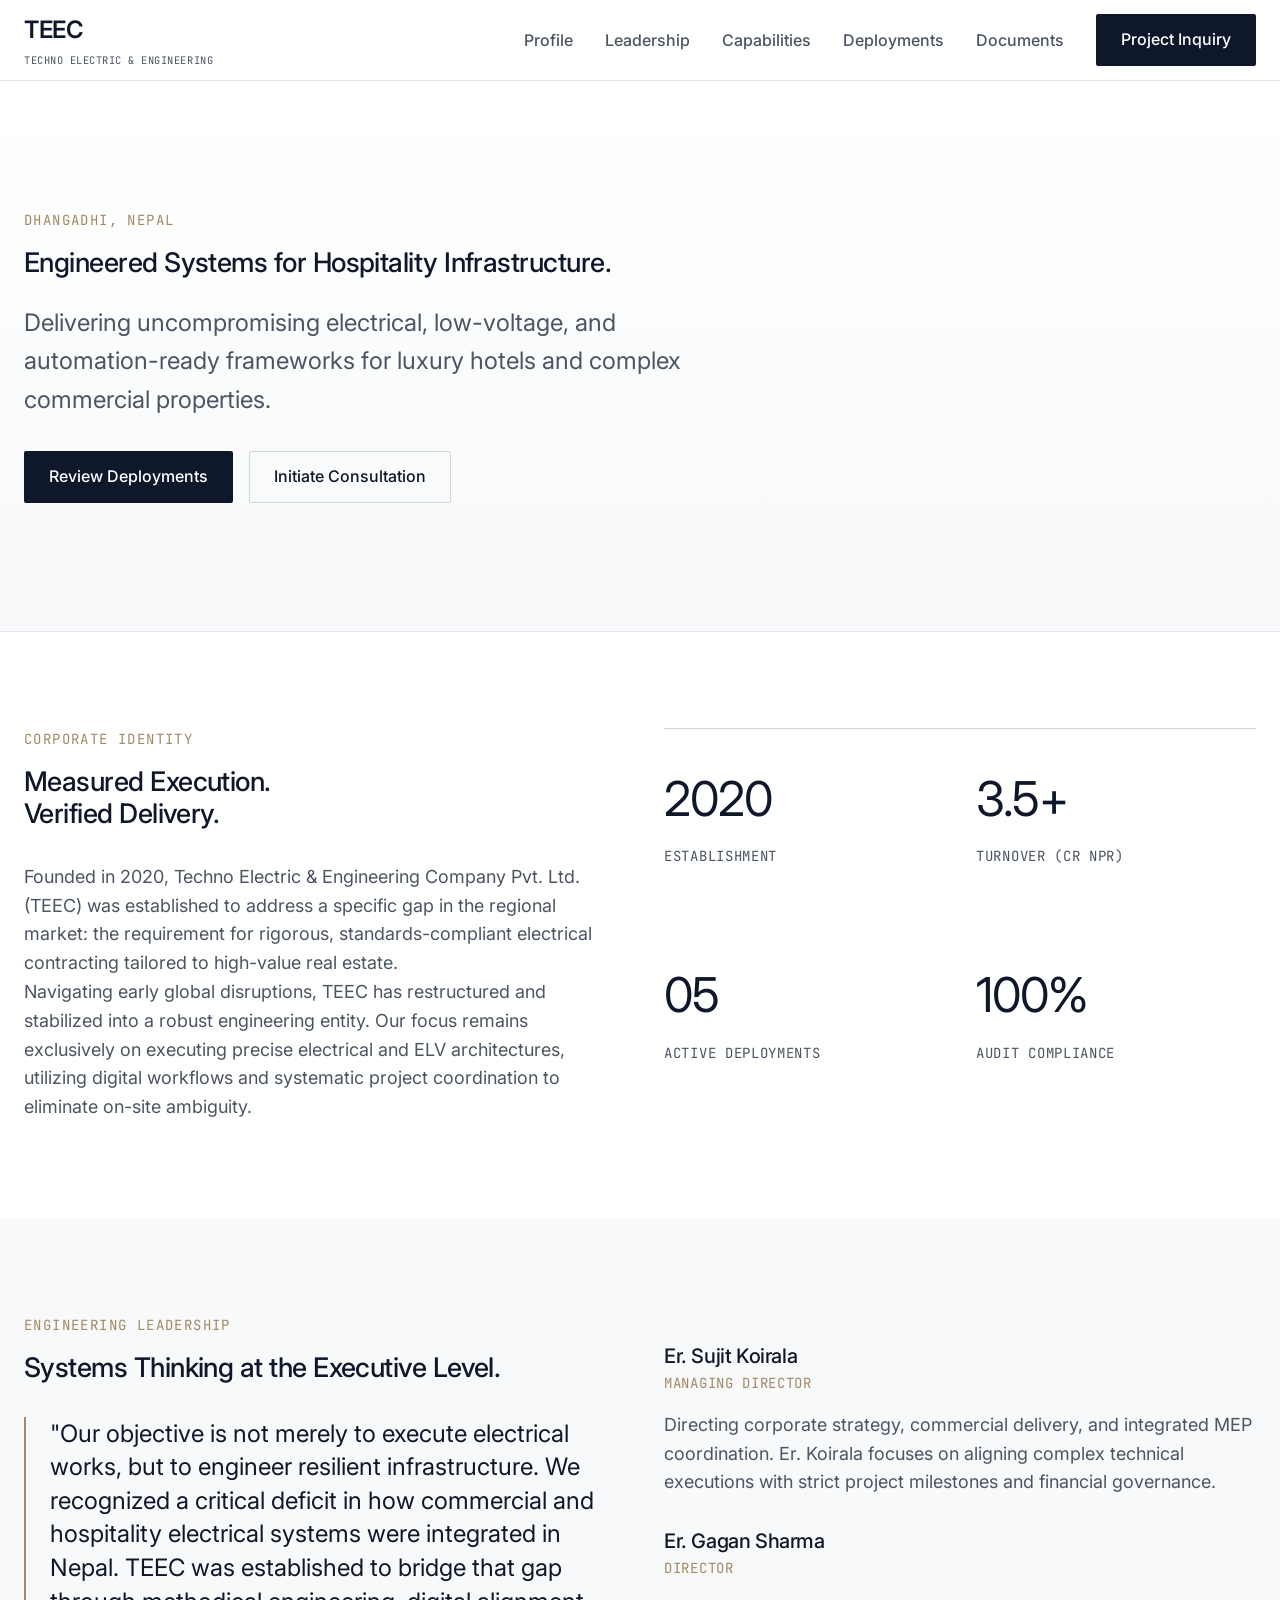
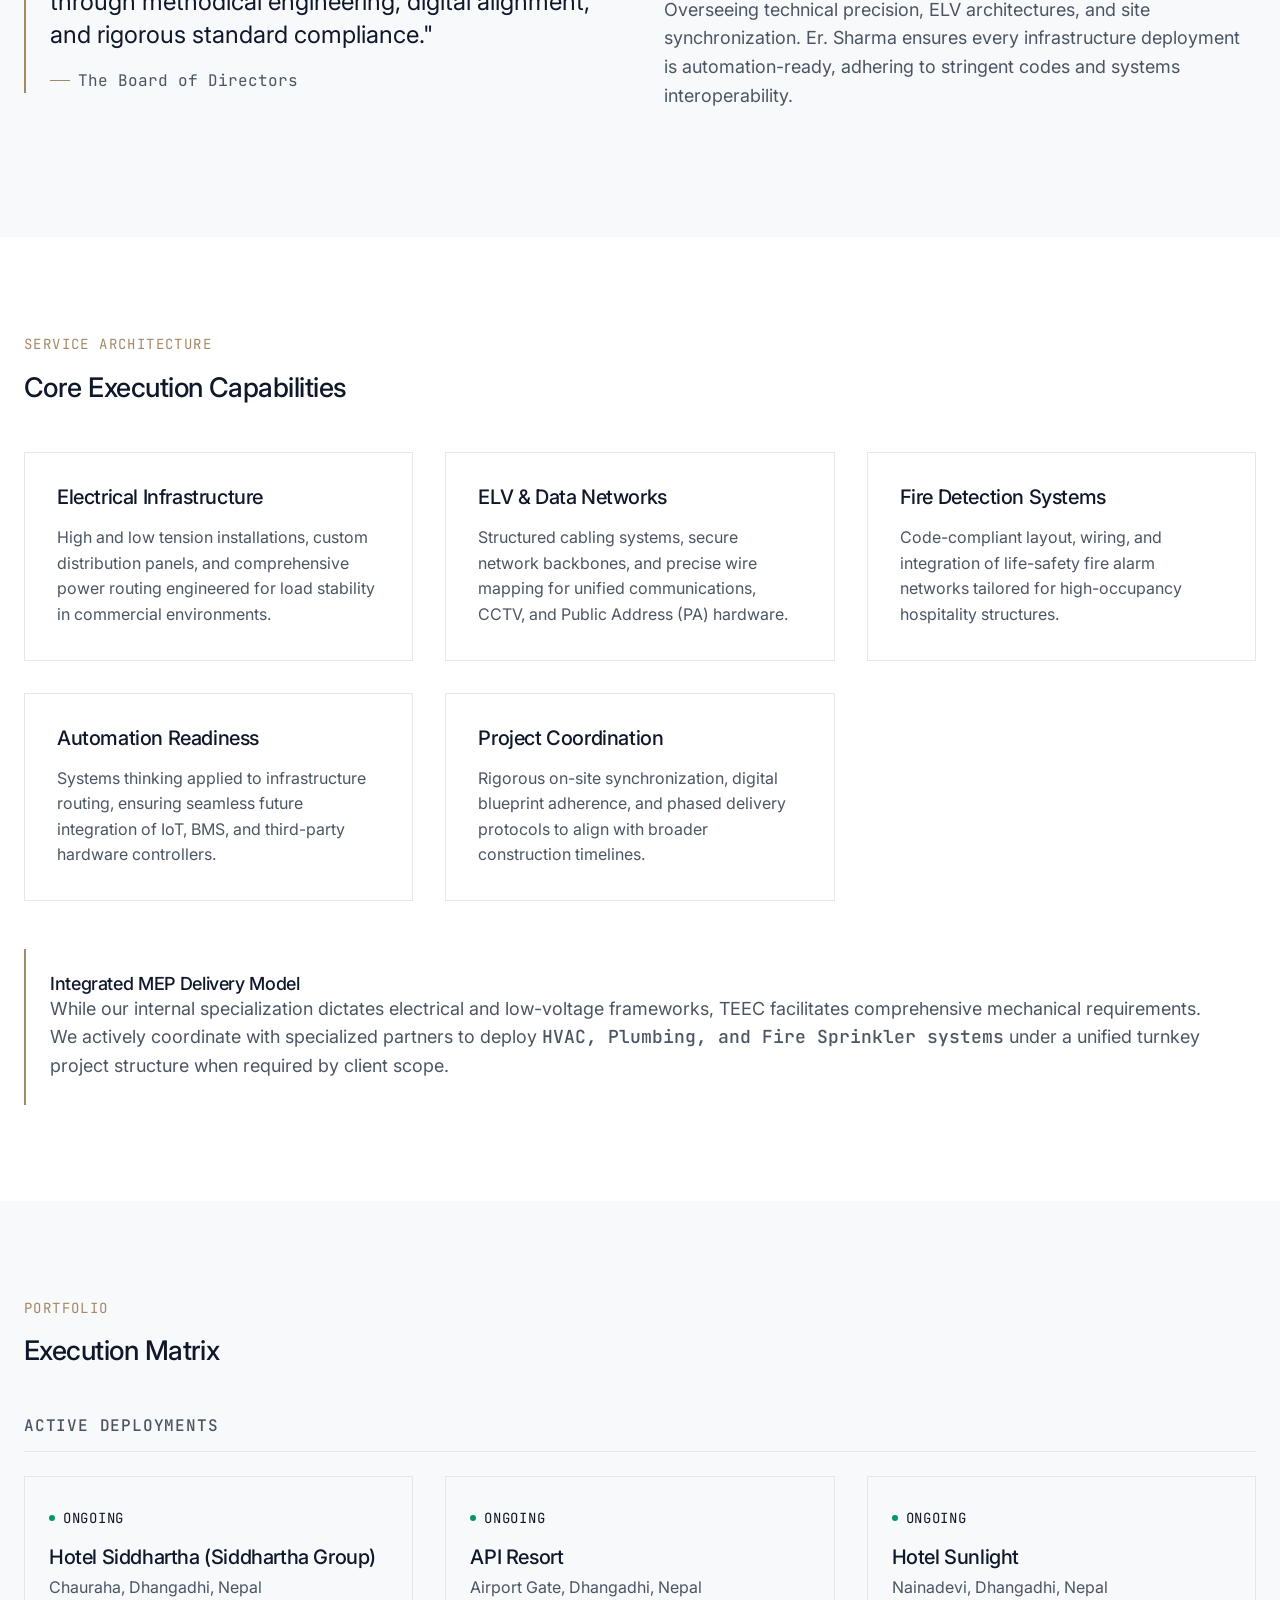
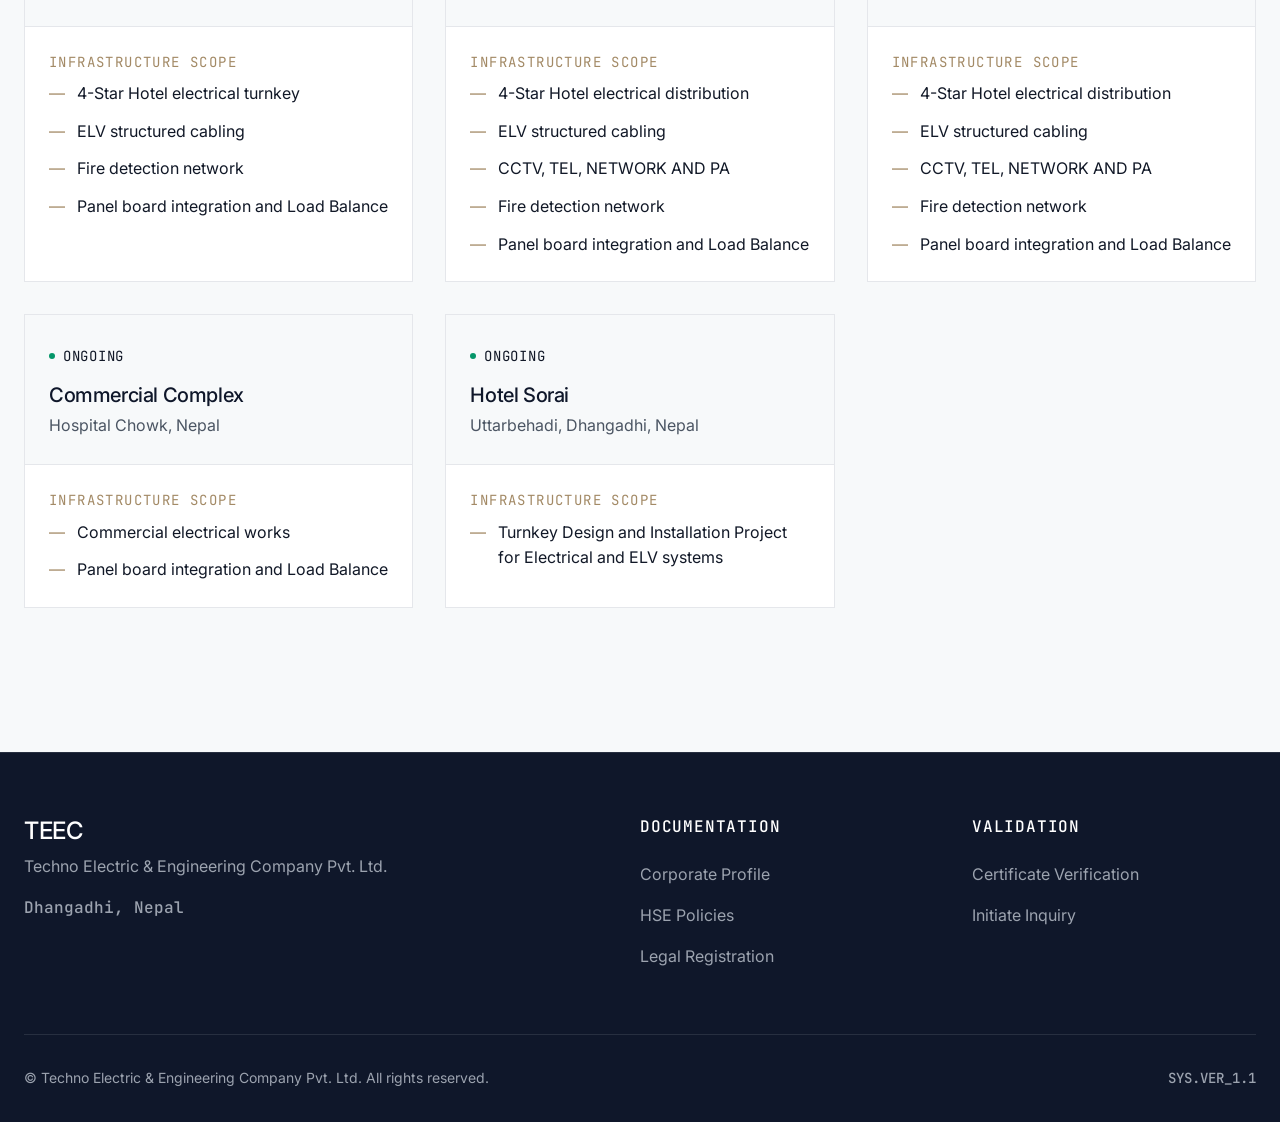
==== commit ad1ba5c1: "Update index.html" ====
--- a/index.html
+++ b/index.html
@@ -217,34 +217,37 @@
                             <div class="project-status">
                                 <span class="status-indicator status-active"></span> Ongoing
                             </div>
-                            <h3>TODO_CLIENT_NAME_A</h3>
-                            <span class="project-location">Dhangadhi, Nepal</span>
+                            <h3>Hotel Siddhartha (Siddhartha Group)</h3>
+                            <span class="project-location">Chauraha, Dhangadhi, Nepal</span>
+                        </header>
+                        <div class="project-card-body">
+                            <span class="eyebrow" style="margin-bottom: 0.5rem;">Infrastructure Scope</span>
+                            <div class="scope-list">
+                                <span class="scope-item">4-Star Hotel electrical turnkey</span>
+                                <span class="scope-item">ELV structured cabling</span>
+                                <span class="scope-item">Fire detection network</span>
+                                <span class="scope-item">Panel board integration and Load Balance</span>
+                            </div>
+                        </div>
+                    </article>
+
+                    <!-- Project 2 -->
+                    <article class="project-card">
+                        <header class="project-card-header">
+                            <div class="project-status">
+                                <span class="status-indicator status-active"></span> Ongoing
+                            </div>
+                            <h3>API Resort</h3>
+                            <span class="project-location">Airport Gate, Dhangadhi, Nepal</span>
                         </header>
                         <div class="project-card-body">
                             <span class="eyebrow" style="margin-bottom: 0.5rem;">Infrastructure Scope</span>
                             <div class="scope-list">
                                 <span class="scope-item">4-Star Hotel electrical distribution</span>
                                 <span class="scope-item">ELV structured cabling</span>
+                                <span class="scope-item">CCTV, TEL, NETWORK AND PA</span>
                                 <span class="scope-item">Fire detection network</span>
-                            </div>
-                        </div>
-                    </article>
-
-                    <!-- Project 2 -->
-                    <article class="project-card">
-                        <header class="project-card-header">
-                            <div class="project-status">
-                                <span class="status-indicator status-active"></span> Ongoing
-                            </div>
-                            <h3>TODO_CLIENT_NAME_B</h3>
-                            <span class="project-location">Dhangadhi, Nepal</span>
-                        </header>
-                        <div class="project-card-body">
-                            <span class="eyebrow" style="margin-bottom: 0.5rem;">Infrastructure Scope</span>
-                            <div class="scope-list">
-                                <span class="scope-item">4-Star Hotel turnkey electrical</span>
-                                <span class="scope-item">Automation-ready conduit routing</span>
-                                <span class="scope-item">Panel board integration</span>
+                                <span class="scope-item">Panel board integration and Load Balance</span>                                
                             </div>
                         </div>
                     </article>
@@ -255,15 +258,17 @@
                             <div class="project-status">
                                 <span class="status-indicator status-active"></span> Ongoing
                             </div>
-                            <h3>TODO_CLIENT_NAME_C</h3>
-                            <span class="project-location">Dhangadhi, Nepal</span>
-                        </header>
-                        <div class="project-card-body">
-                            <span class="eyebrow" style="margin-bottom: 0.5rem;">Infrastructure Scope</span>
-                            <div class="scope-list">
-                                <span class="scope-item">4-Star Hotel power load distribution</span>
-                                <span class="scope-item">CCTV & Network backbone</span>
-                                <span class="scope-item">Telecommunications wiring</span>
+                            <h3>Hotel Sunlight</h3>
+                            <span class="project-location">Nainadevi, Dhangadhi, Nepal</span>
+                        </header>
+                        <div class="project-card-body">
+                            <span class="eyebrow" style="margin-bottom: 0.5rem;">Infrastructure Scope</span>
+                            <div class="scope-list">
+                                <span class="scope-item">4-Star Hotel electrical distribution</span>
+                                <span class="scope-item">ELV structured cabling</span>
+                                <span class="scope-item">CCTV, TEL, NETWORK AND PA</span>
+                                <span class="scope-item">Fire detection network</span>
+                                <span class="scope-item">Panel board integration and Load Balance</span>
                             </div>
                         </div>
                     </article>
@@ -274,14 +279,14 @@
                             <div class="project-status">
                                 <span class="status-indicator status-active"></span> Ongoing
                             </div>
-                            <h3>TODO_COMMERCIAL_COMPLEX</h3>
-                            <span class="project-location">TODO_LOCATION, Nepal</span>
+                            <h3>Commercial Complex</h3>
+                            <span class="project-location">Hospital Chowk, Nepal</span>
                         </header>
                         <div class="project-card-body">
                             <span class="eyebrow" style="margin-bottom: 0.5rem;">Infrastructure Scope</span>
                             <div class="scope-list">
                                 <span class="scope-item">Commercial electrical works</span>
-                                <span class="scope-item">ELV vertical routing</span>
+                                <span class="scope-item">Panel board integration and Load Balance</span>
                             </div>
                         </div>
                     </article>
@@ -292,21 +297,20 @@
                             <div class="project-status">
                                 <span class="status-indicator status-active"></span> Ongoing
                             </div>
-                            <h3>TODO_BOUTIQUE_HOTEL</h3>
-                            <span class="project-location">TODO_LOCATION, Nepal</span>
-                        </header>
-                        <div class="project-card-body">
-                            <span class="eyebrow" style="margin-bottom: 0.5rem;">Infrastructure Scope</span>
-                            <div class="scope-list">
-                                <span class="scope-item">23-Room premium guest electrical</span>
-                                <span class="scope-item">Site-wide project coordination</span>
+                            <h3>Hotel Sorai</h3>
+                            <span class="project-location">Uttarbehadi, Dhangadhi, Nepal</span>
+                        </header>
+                        <div class="project-card-body">
+                            <span class="eyebrow" style="margin-bottom: 0.5rem;">Infrastructure Scope</span>
+                            <div class="scope-list">
+                                <span class="scope-item">Turnkey Design and Installation Project for Electrical and ELV systems</span>
                             </div>
                         </div>
                     </article>
                 </div>
 
                 <!-- Completed -->
-                <h3 class="project-category-title mt-16">Commissioned Assets</h3>
+                <!--<h3 class="project-category-title mt-16">Commissioned Assets</h3>
                 <div class="grid grid-cols-3">
                     <article class="project-card">
                         <header class="project-card-header">
@@ -325,7 +329,7 @@
                     </article>
                 </div>
 
-                <!-- Client Evaluation -->
+                <!-- Client Evaluation 
                 <div class="client-testimonial mt-16">
                     <blockquote>"TEEC’s approach to our electrical and ELV infrastructure brought predictability to our construction schedule. Their execution is methodical, and their engineering documentation is precise."</blockquote>
                     <cite>
@@ -333,6 +337,7 @@
                         <span class="client-title">TODO_CLIENT_POSITION, TODO_PROJECT_NAME</span>
                     </cite>
                 </div>
+                -->
 
             </div>
         </section>
@@ -374,4 +379,4 @@
 
     <script src="js/main.js"></script>
 </body>
-</html>+</html>
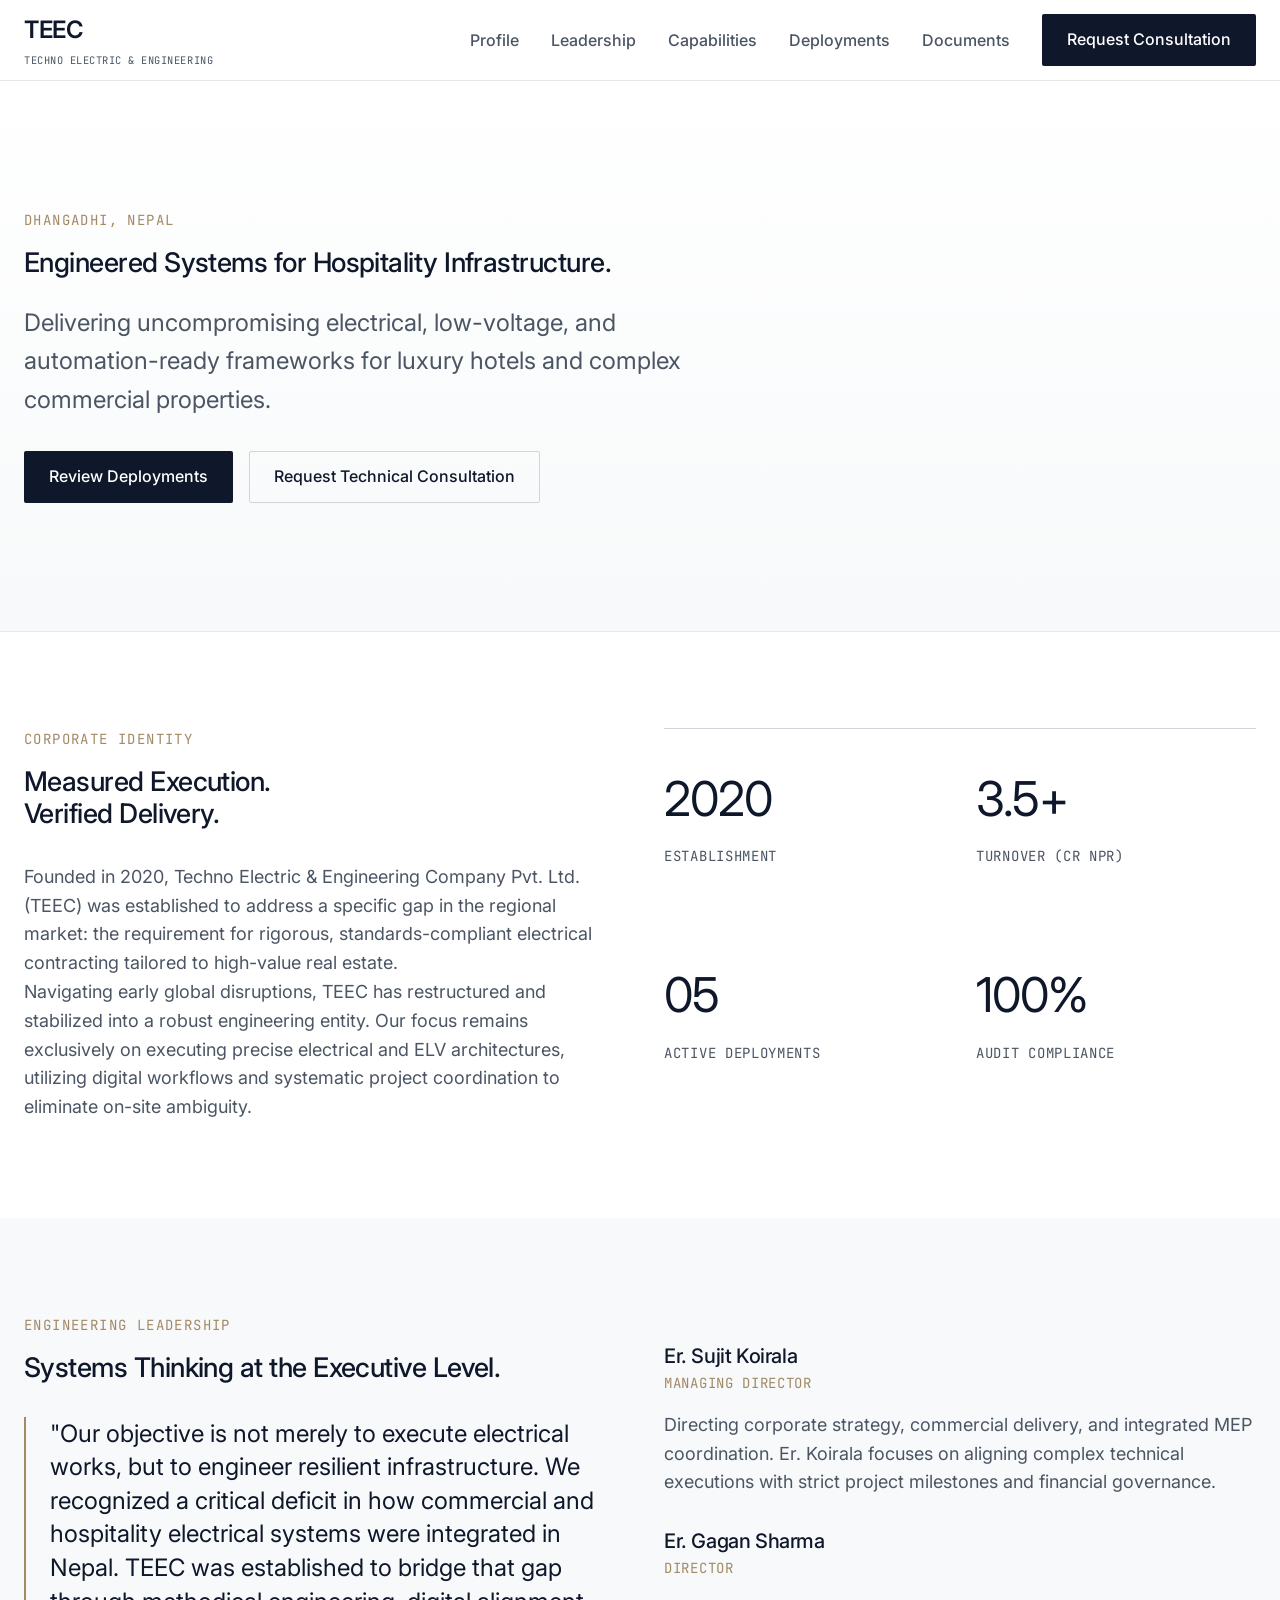
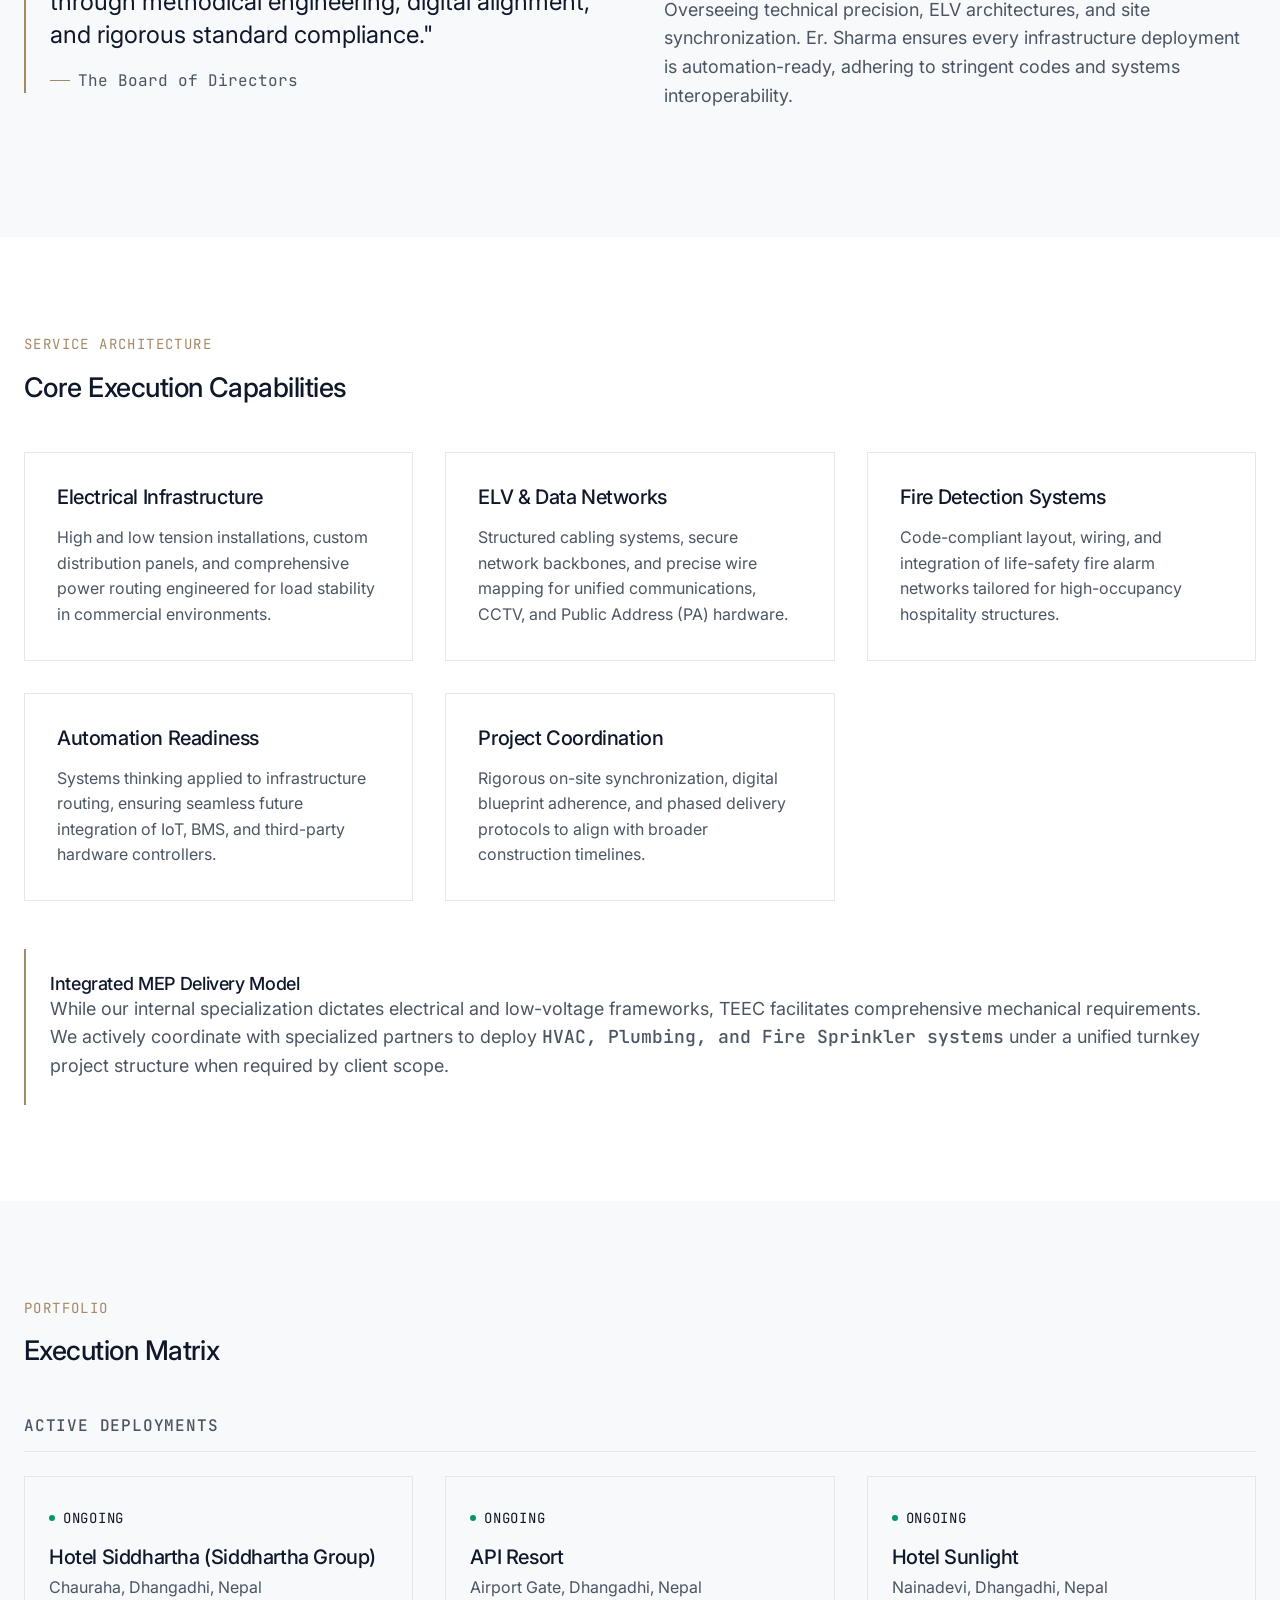
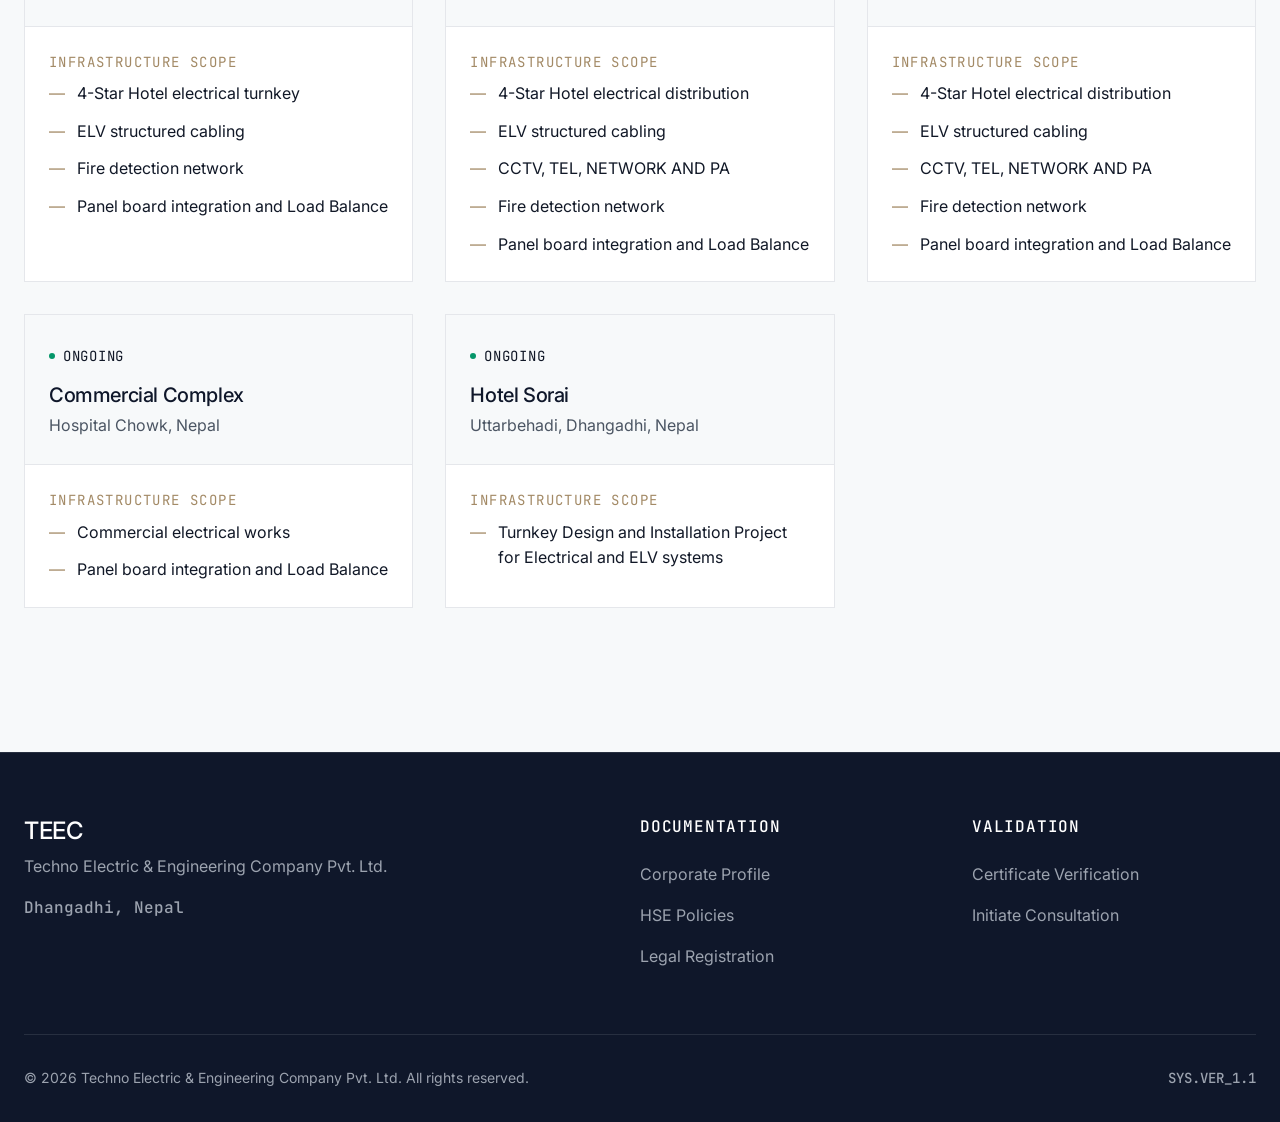
==== commit 174e83eb: "Add files via upload" ====
--- a/index.html
+++ b/index.html
@@ -75,7 +75,7 @@
                     <li><a href="#capabilities">Capabilities</a></li>
                     <li><a href="#deployments">Deployments</a></li>
                     <li><a href="downloads/index.html">Documents</a></li>
-                    <li><a href="inquiry/index.html" class="btn btn-primary">Project Inquiry</a></li>
+                    <li><a href="inquiry/index.html" class="btn btn-primary">Request Consultation</a></li>
                 </ul>
             </nav>
         </div>
@@ -90,7 +90,7 @@
                 <p class="hero-lead">Delivering uncompromising electrical, low-voltage, and automation-ready frameworks for luxury hotels and complex commercial properties.</p>
                 <div class="hero-actions">
                     <a href="#deployments" class="btn btn-primary">Review Deployments</a>
-                    <a href="inquiry/index.html" class="btn btn-secondary">Initiate Consultation</a>
+                    <a href="inquiry/index.html" class="btn btn-secondary">Request Technical Consultation</a>
                 </div>
             </div>
         </section>
@@ -365,7 +365,7 @@
                     <h3>Validation</h3>
                     <ul>
                         <li><a href="verify/index.html">Certificate Verification</a></li>
-                        <li><a href="inquiry/index.html">Initiate Inquiry</a></li>
+                        <li><a href="inquiry/index.html">Initiate Consultation</a></li>
                     </ul>
                 </div>
             </div>
@@ -379,4 +379,4 @@
 
     <script src="js/main.js"></script>
 </body>
-</html>
+</html>
--- a/css/style.css
+++ b/css/style.css
@@ -19,6 +19,8 @@
        --color-brand-primary-hover: #1e293b;
        --color-brand-accent: #a38a66;     /* Muted Gold / Brass */
        --color-brand-accent-hover: #8c7556;
+       --color-whatsapp: #25d366;         /* WhatsApp Green */
+       --color-whatsapp-hover: #20ba5a;
        
        --color-border-subtle: #e5e7eb;
        --color-border-strong: #d1d5db;
@@ -206,6 +208,7 @@
        border: 1px solid transparent;
        text-decoration: none;
        font-family: var(--font-sans);
+       gap: var(--space-2);
    }
    
    .btn-primary {
@@ -227,6 +230,18 @@
    .btn-secondary:hover {
        border-color: var(--color-brand-primary);
        background-color: var(--color-bg-surface);
+   }
+
+   .btn-whatsapp {
+       background-color: var(--color-whatsapp);
+       color: var(--color-bg-base);
+       border-color: var(--color-whatsapp);
+   }
+
+   .btn-whatsapp:hover {
+       background-color: var(--color-whatsapp-hover);
+       color: var(--color-bg-base);
+       border-color: var(--color-whatsapp-hover);
    }
    
    /* Header & Navigation */
@@ -345,6 +360,43 @@
        resize: vertical;
        min-height: 120px;
    }
+
+   /* Selection Options Group (Radios & Checks Styled Elegantly) */
+   .choice-grid {
+       display: grid;
+       grid-template-columns: repeat(auto-fit, minmax(160px, 1fr));
+       gap: var(--space-3);
+   }
+
+   .choice-card {
+       position: relative;
+       border: 1px solid var(--color-border-strong);
+       padding: var(--space-4);
+       border-radius: var(--radius-sm);
+       cursor: pointer;
+       display: flex;
+       align-items: center;
+       gap: var(--space-3);
+       transition: background-color var(--transition-fast), border-color var(--transition-fast);
+   }
+
+   .choice-card:hover {
+       background-color: var(--color-bg-surface);
+   }
+
+   .choice-card input[type="radio"],
+   .choice-card input[type="checkbox"] {
+       accent-color: var(--color-brand-accent);
+       width: 1rem;
+       height: 1rem;
+       cursor: pointer;
+   }
+
+   .choice-card span {
+       font-size: var(--text-sm);
+       font-weight: 500;
+       color: var(--color-text-primary);
+   }
    
    /* Footer */
    .site-footer {
@@ -657,6 +709,25 @@
        text-transform: uppercase;
        letter-spacing: 0.05em;
        margin-top: var(--space-1);
+   }
+
+   /* Success Screen Layout */
+   .success-card {
+       border: 1px solid var(--color-border-subtle);
+       background: var(--color-bg-base);
+       border-top: 4px solid var(--color-brand-accent);
+       padding: var(--space-12);
+   }
+
+   .success-ref {
+       font-family: var(--font-mono);
+       font-size: var(--text-lg);
+       font-weight: 500;
+       background-color: var(--color-bg-surface);
+       padding: var(--space-3) var(--space-4);
+       border: 1px solid var(--color-border-strong);
+       display: inline-block;
+       letter-spacing: 0.05em;
    }
    
    /* ==========================================================================
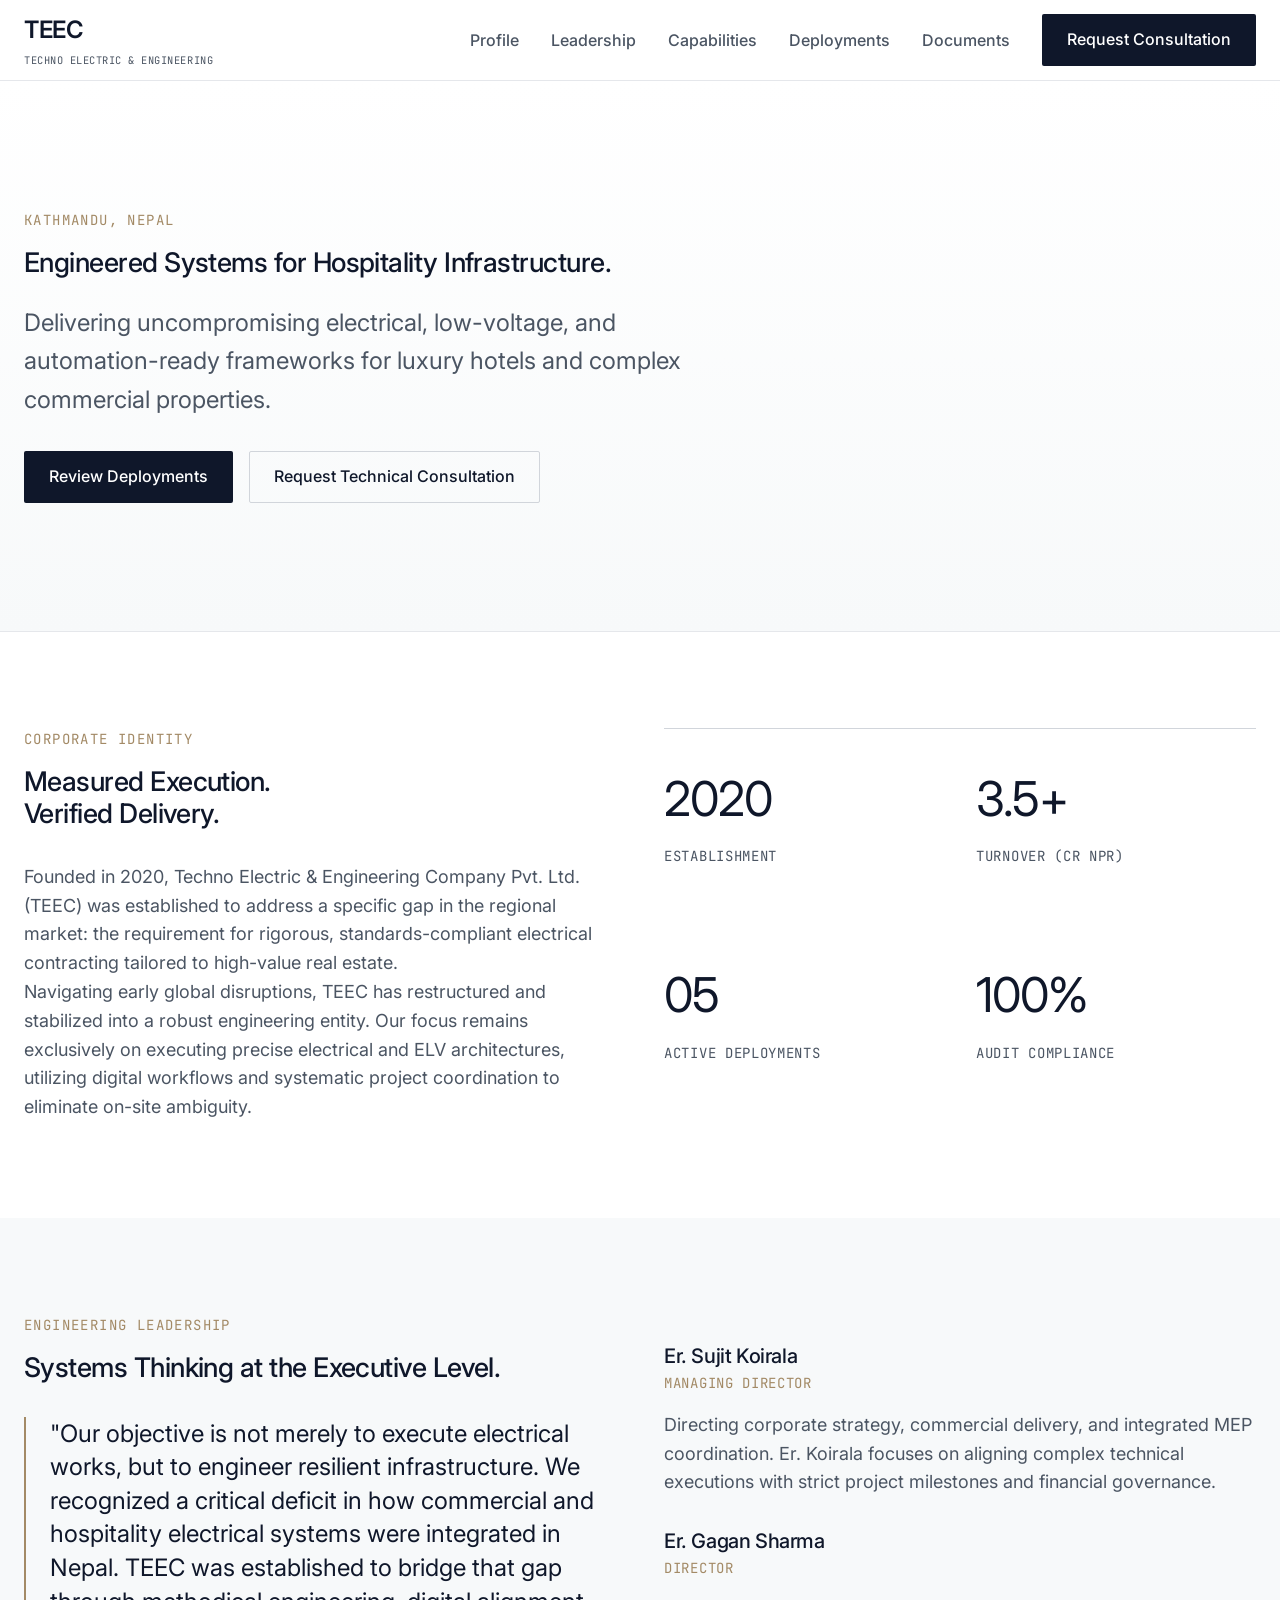
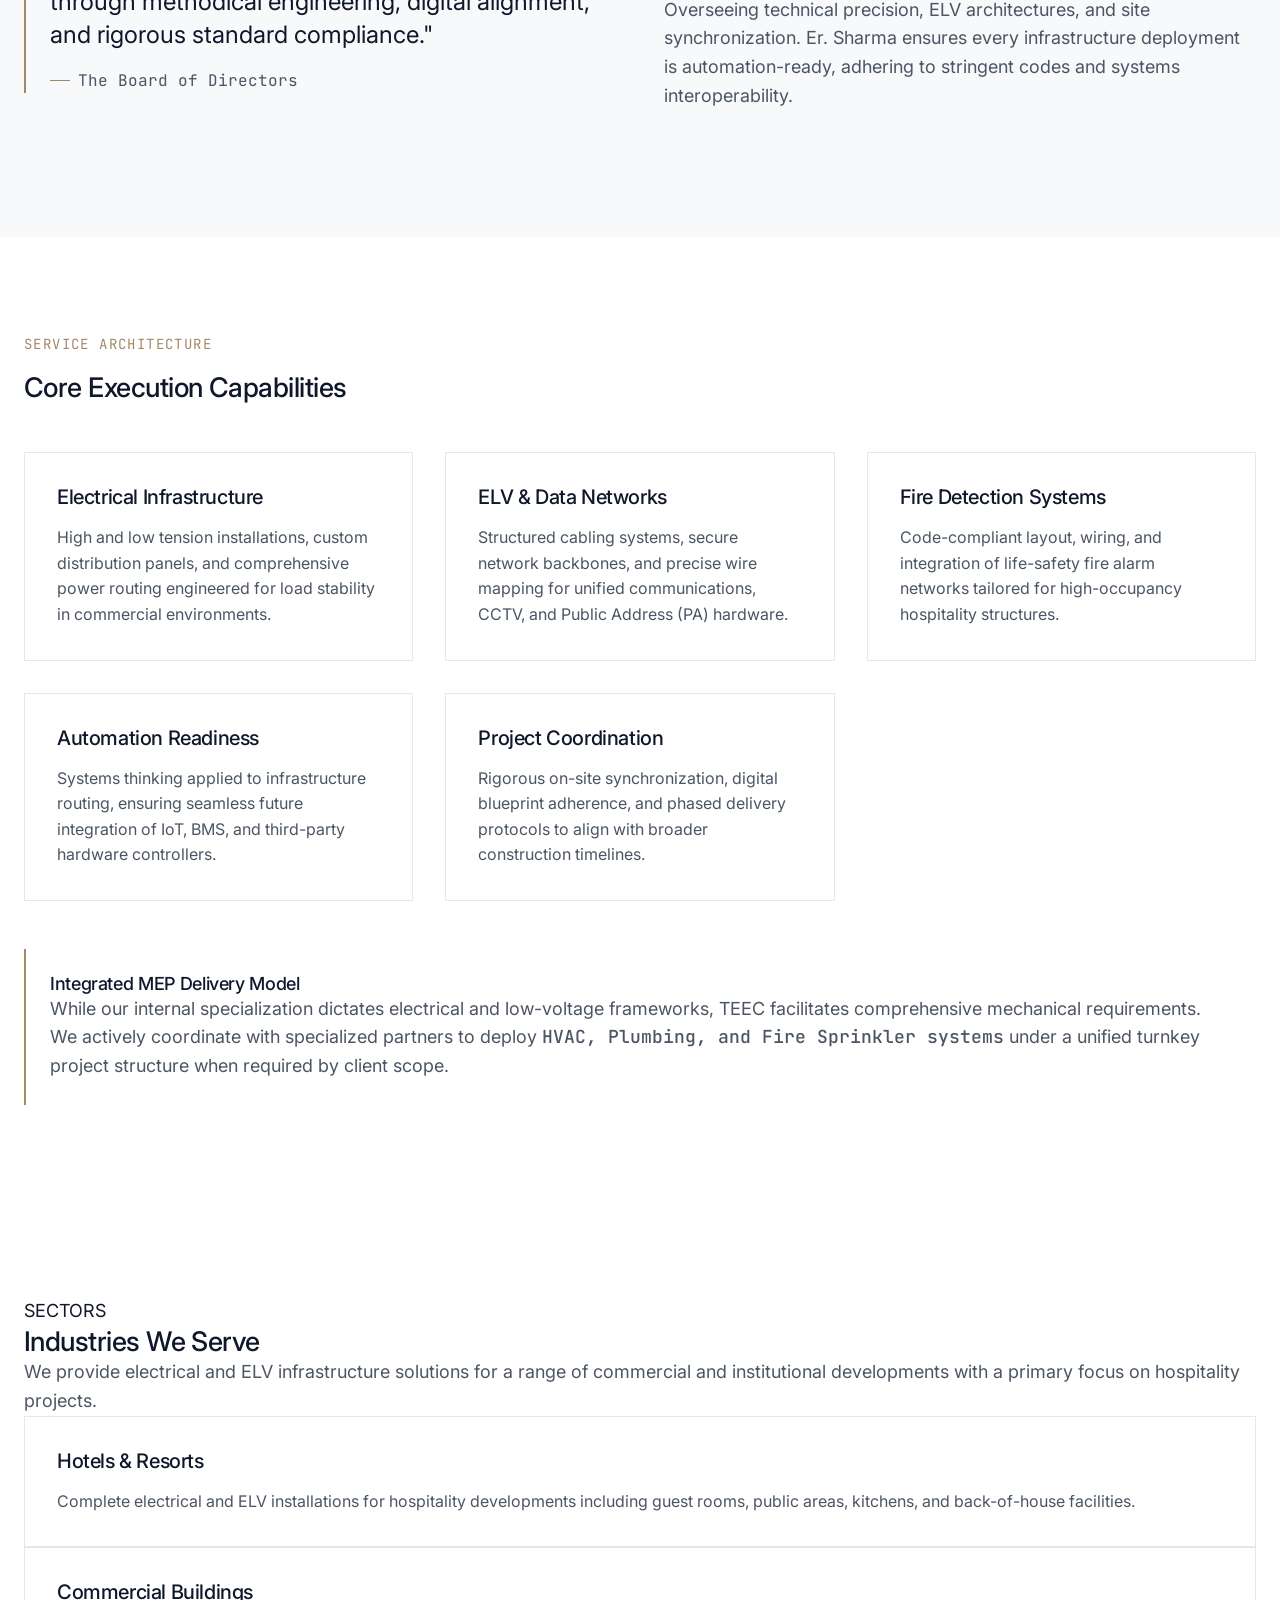
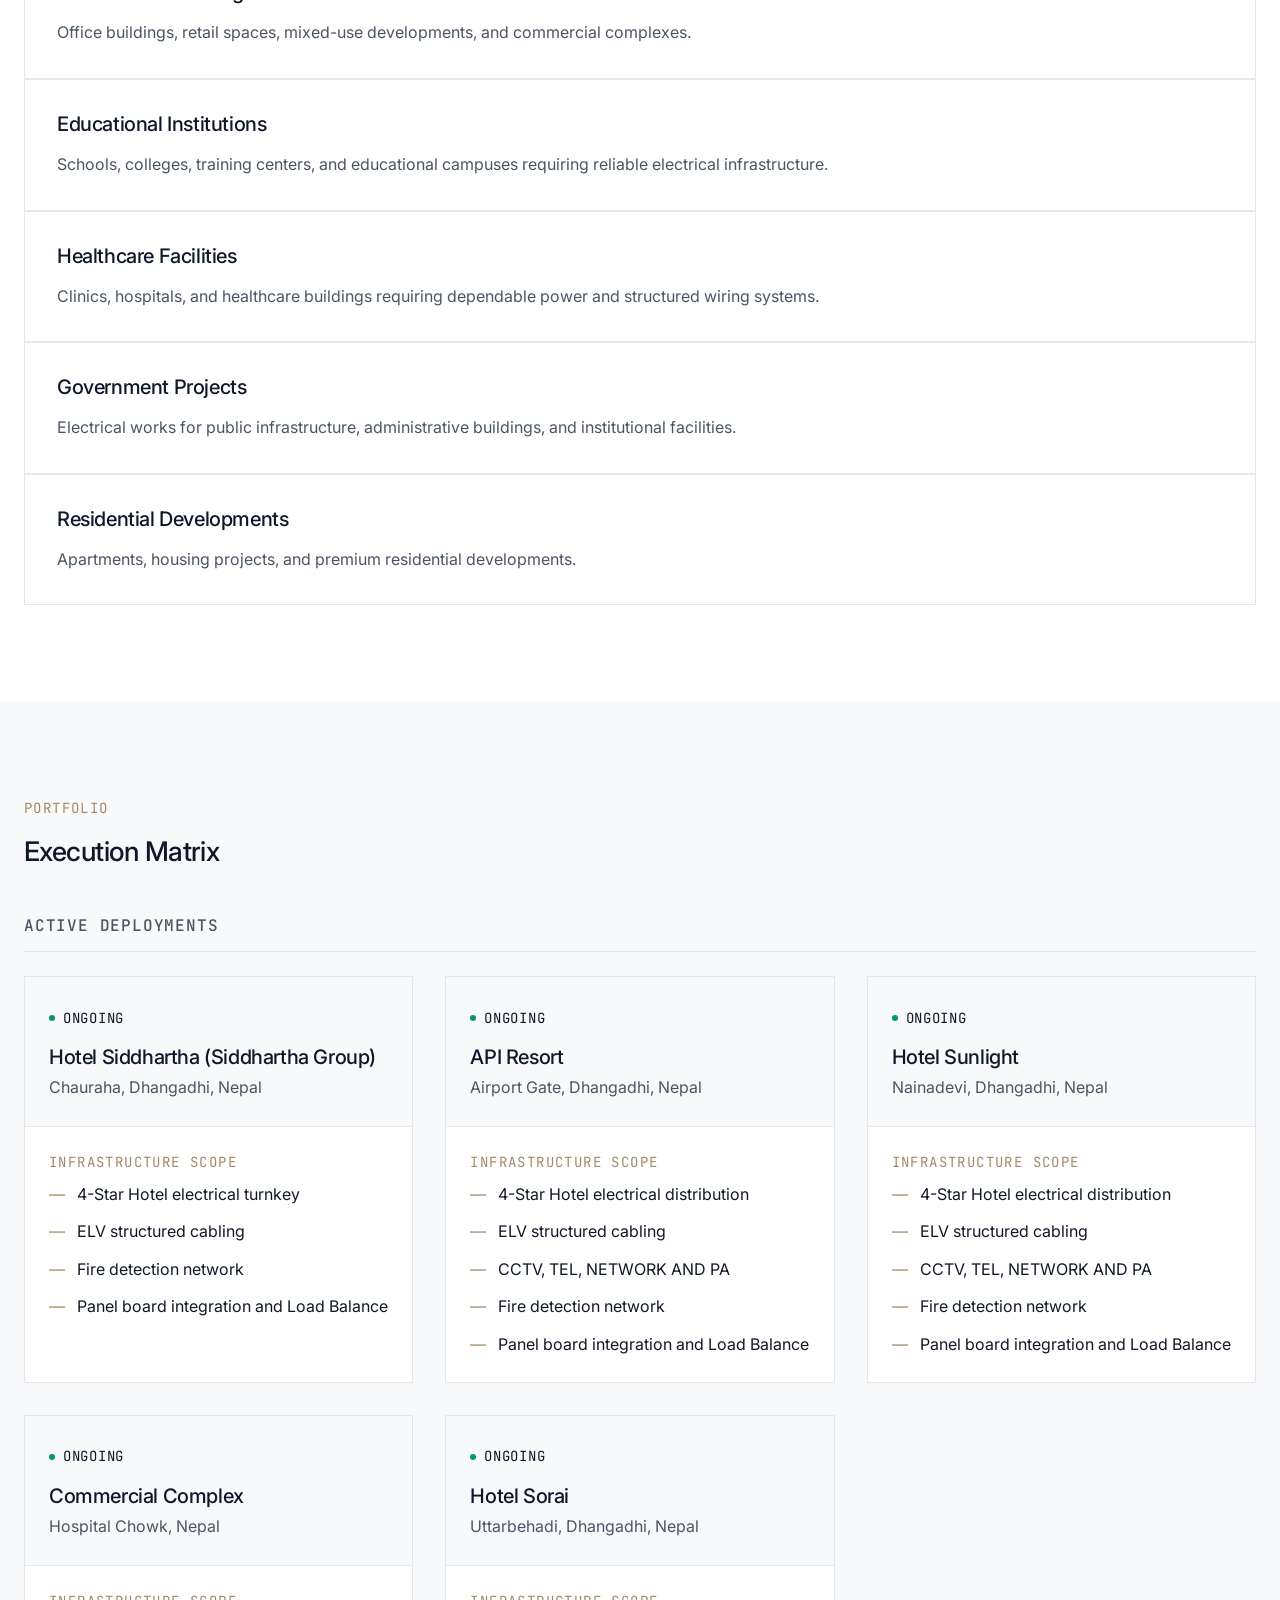
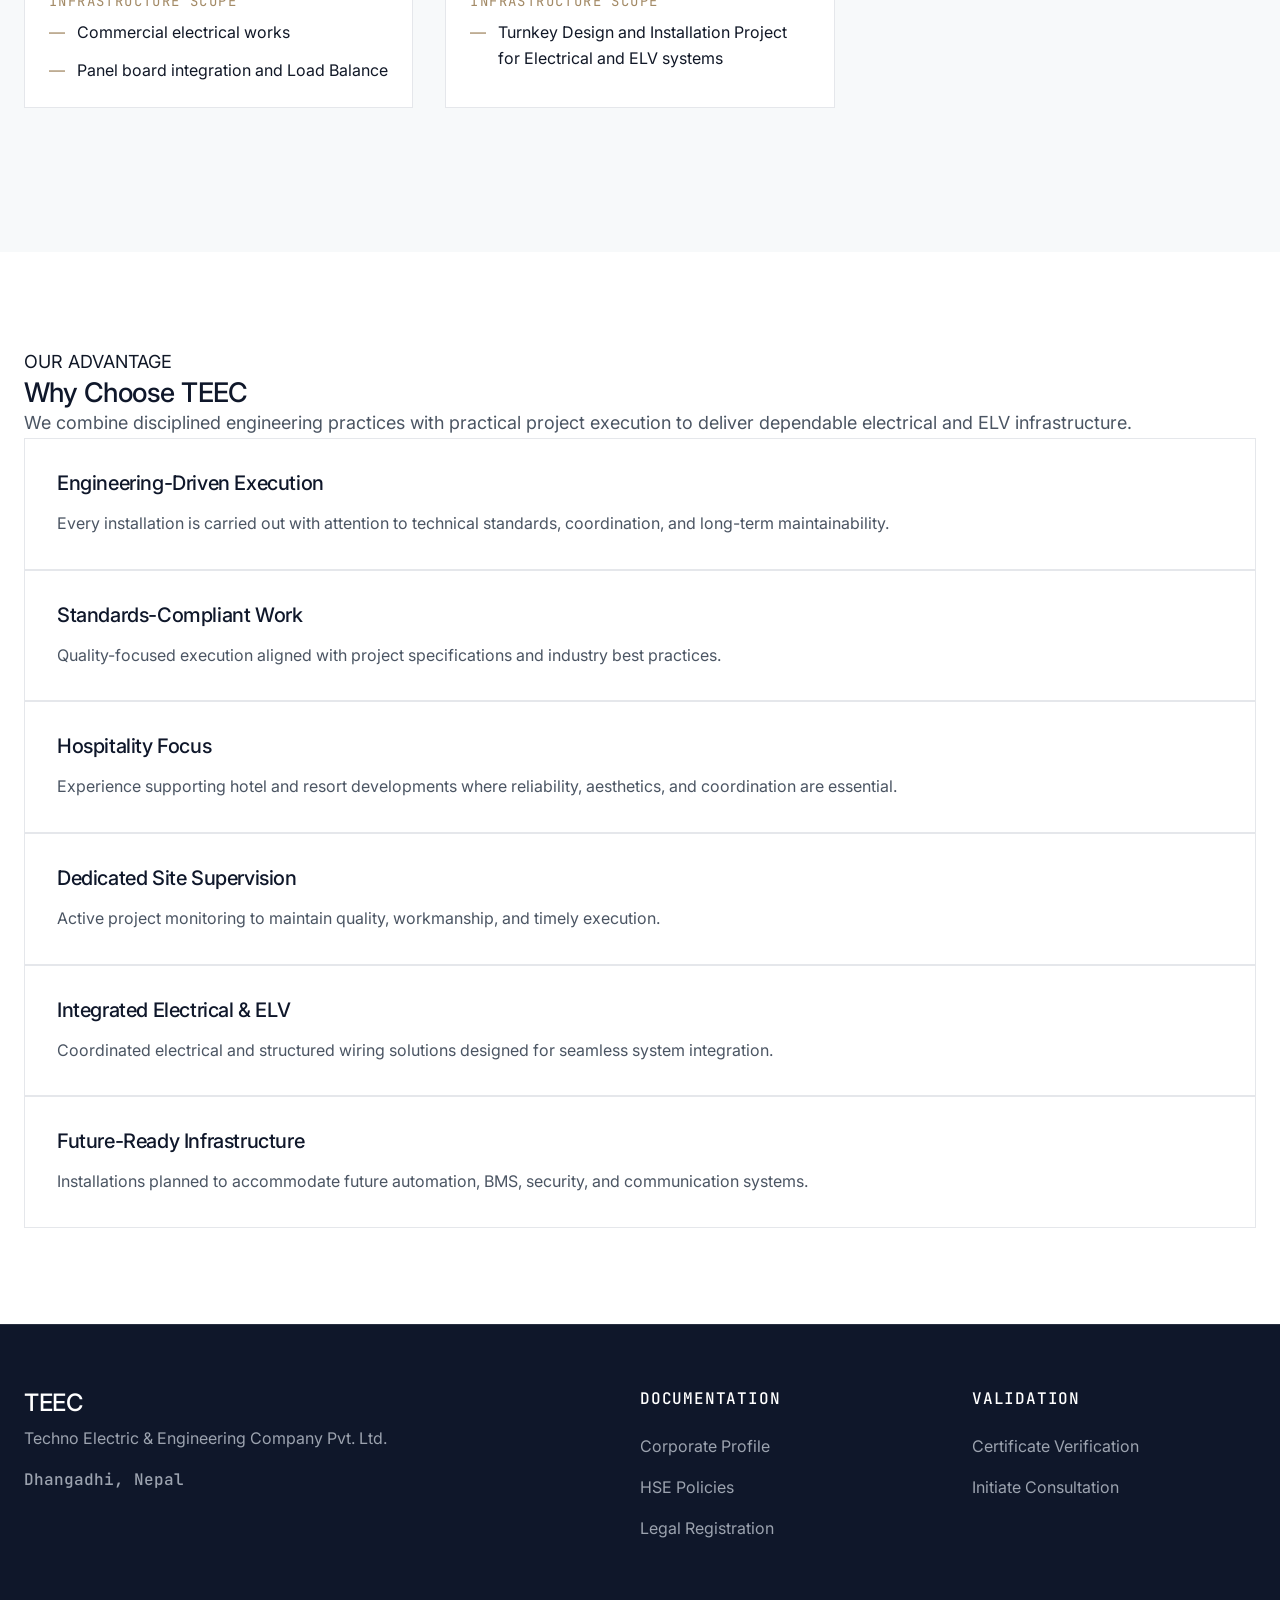
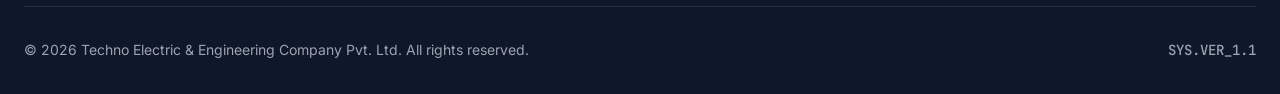
==== commit 87ab3e02: "Update index.html" ====
--- a/index.html
+++ b/index.html
@@ -6,9 +6,9 @@
     <meta name="viewport" content="width=device-width, initial-scale=1.0">
     <meta http-equiv="X-UA-Compatible" content="ie=edge">
     
-    <title>TEEC | Electrical & ELV Engineering Contractor in Nepal</title>
+    <title>Electrical & ELV Contractor in Nepal | Techno Electric & Engineering Company (TEEC)</title>
     <meta name="description" content="Techno Electric & Engineering Company (TEEC) is a premium electrical, ELV, and automation contractor specializing in hospitality and commercial projects in Dhangadhi, Nepal.">
-    <meta name="keywords" content="Electrical Contractor Nepal, ELV Contractor, MEP Nepal, Hotel Electrical Engineering, Dhangadhi, TEEC, Automation Contractor">
+    <meta name="keywords" content="Electrical Contractor Nepal, ELV Contractor, MEP Nepal, Hotel Electrical Engineering, Dhangadhi, Kathmandu, Butwal, Bhairahawa, Pokhara, Chitwan, TEEC, Automation Contractor, Electrical Contractor Nepal, Electrical Installation Nepal, ELV Contractor Nepal, CCTV Installation Nepal, Fire Alarm System Nepal, Structured Cabling Nepal, Power Distribution, Hotel Electrical Contractor, Commercial Electrical Contractor, Electrical Engineering Nepal, Techno Electric Engineering Company, TEEC">
     <meta name="robots" content="index, follow">
     
     <!-- Open Graph -->
@@ -24,7 +24,7 @@
     <script type="application/ld+json">
     {
       "@context": "https://schema.org",
-      "@type": "LocalBusiness",
+      "@type": "Electrical",
       "name": "Techno Electric & Engineering Company Pvt. Ltd.",
       "alternateName": "TEEC",
       "url": "https://teec.com.np",
@@ -35,7 +35,12 @@
         "addressCountry": "NP"
       },
       "description": "Electrical, ELV, and automation-oriented contractor targeting the hospitality and commercial markets.",
-      "areaServed": "Nepal",
+      "areaServed":[
+        {
+        "@type":"Country",
+        "name":"Nepal"
+        }
+        ]
       "founders": [
         {
           "@type": "Person",
@@ -85,7 +90,7 @@
         <!-- Hero Section -->
         <section class="hero" aria-labelledby="hero-heading">
             <div class="container">
-                <span class="eyebrow">Dhangadhi, Nepal</span>
+                <span class="eyebrow">Kathmandu, Nepal</span>
                 <h1 id="hero-heading">Engineered Systems for Hospitality Infrastructure.</h1>
                 <p class="hero-lead">Delivering uncompromising electrical, low-voltage, and automation-ready frameworks for luxury hotels and complex commercial properties.</p>
                 <div class="hero-actions">
@@ -202,6 +207,84 @@
             </div>
         </section>
 
+        <!-- =========================
+        INDUSTRIES WE SERVE
+        ========================= -->
+        <section id="industries" class="section">
+            <div class="container">
+        
+                <div class="section-header">
+                    <span class="section-tag">SECTORS</span>
+                    <h2>Industries We Serve</h2>
+                    <p>
+                        We provide electrical and ELV infrastructure solutions for a
+                        range of commercial and institutional developments with a
+                        primary focus on hospitality projects.
+                    </p>
+                </div>
+        
+                <div class="service-grid">
+        
+                    <div class="service-card">
+                        <i class="fas fa-hotel"></i>
+                        <h3>Hotels & Resorts</h3>
+                        <p>
+                            Complete electrical and ELV installations for hospitality
+                            developments including guest rooms, public areas, kitchens,
+                            and back-of-house facilities.
+                        </p>
+                    </div>
+        
+                    <div class="service-card">
+                        <i class="fas fa-building"></i>
+                        <h3>Commercial Buildings</h3>
+                        <p>
+                            Office buildings, retail spaces, mixed-use developments,
+                            and commercial complexes.
+                        </p>
+                    </div>
+        
+                    <div class="service-card">
+                        <i class="fas fa-school"></i>
+                        <h3>Educational Institutions</h3>
+                        <p>
+                            Schools, colleges, training centers, and educational
+                            campuses requiring reliable electrical infrastructure.
+                        </p>
+                    </div>
+        
+                    <div class="service-card">
+                        <i class="fas fa-hospital"></i>
+                        <h3>Healthcare Facilities</h3>
+                        <p>
+                            Clinics, hospitals, and healthcare buildings requiring
+                            dependable power and structured wiring systems.
+                        </p>
+                    </div>
+        
+                    <div class="service-card">
+                        <i class="fas fa-landmark"></i>
+                        <h3>Government Projects</h3>
+                        <p>
+                            Electrical works for public infrastructure, administrative
+                            buildings, and institutional facilities.
+                        </p>
+                    </div>
+        
+                    <div class="service-card">
+                        <i class="fas fa-city"></i>
+                        <h3>Residential Developments</h3>
+                        <p>
+                            Apartments, housing projects, and premium residential
+                            developments.
+                        </p>
+                    </div>
+        
+                </div>
+        
+            </div>
+        </section>
+
         <!-- Project Portfolio -->
         <section id="deployments" class="section bg-surface">
             <div class="container">
@@ -341,6 +424,84 @@
 
             </div>
         </section>
+
+        <!-- =========================
+        WHY CHOOSE TEEC
+        ========================= -->
+        <section id="why-us" class="section">
+            <div class="container">
+        
+                <div class="section-header">
+                    <span class="section-tag">OUR ADVANTAGE</span>
+                    <h2>Why Choose TEEC</h2>
+                    <p>
+                        We combine disciplined engineering practices with practical
+                        project execution to deliver dependable electrical and ELV
+                        infrastructure.
+                    </p>
+                </div>
+        
+                <div class="service-grid">
+        
+                    <div class="service-card">
+                        <i class="fas fa-drafting-compass"></i>
+                        <h3>Engineering-Driven Execution</h3>
+                        <p>
+                            Every installation is carried out with attention to
+                            technical standards, coordination, and long-term
+                            maintainability.
+                        </p>
+                    </div>
+        
+                    <div class="service-card">
+                        <i class="fas fa-clipboard-check"></i>
+                        <h3>Standards-Compliant Work</h3>
+                        <p>
+                            Quality-focused execution aligned with project
+                            specifications and industry best practices.
+                        </p>
+                    </div>
+        
+                    <div class="service-card">
+                        <i class="fas fa-hotel"></i>
+                        <h3>Hospitality Focus</h3>
+                        <p>
+                            Experience supporting hotel and resort developments where
+                            reliability, aesthetics, and coordination are essential.
+                        </p>
+                    </div>
+        
+                    <div class="service-card">
+                        <i class="fas fa-user-hard-hat"></i>
+                        <h3>Dedicated Site Supervision</h3>
+                        <p>
+                            Active project monitoring to maintain quality,
+                            workmanship, and timely execution.
+                        </p>
+                    </div>
+        
+                    <div class="service-card">
+                        <i class="fas fa-network-wired"></i>
+                        <h3>Integrated Electrical & ELV</h3>
+                        <p>
+                            Coordinated electrical and structured wiring solutions
+                            designed for seamless system integration.
+                        </p>
+                    </div>
+        
+                    <div class="service-card">
+                        <i class="fas fa-lightbulb"></i>
+                        <h3>Future-Ready Infrastructure</h3>
+                        <p>
+                            Installations planned to accommodate future automation,
+                            BMS, security, and communication systems.
+                        </p>
+                    </div>
+        
+                </div>
+        
+            </div>
+        </section>
     </main>
 
     <footer class="site-footer bg-primary" role="contentinfo">
@@ -379,4 +540,4 @@
 
     <script src="js/main.js"></script>
 </body>
-</html>+</html>
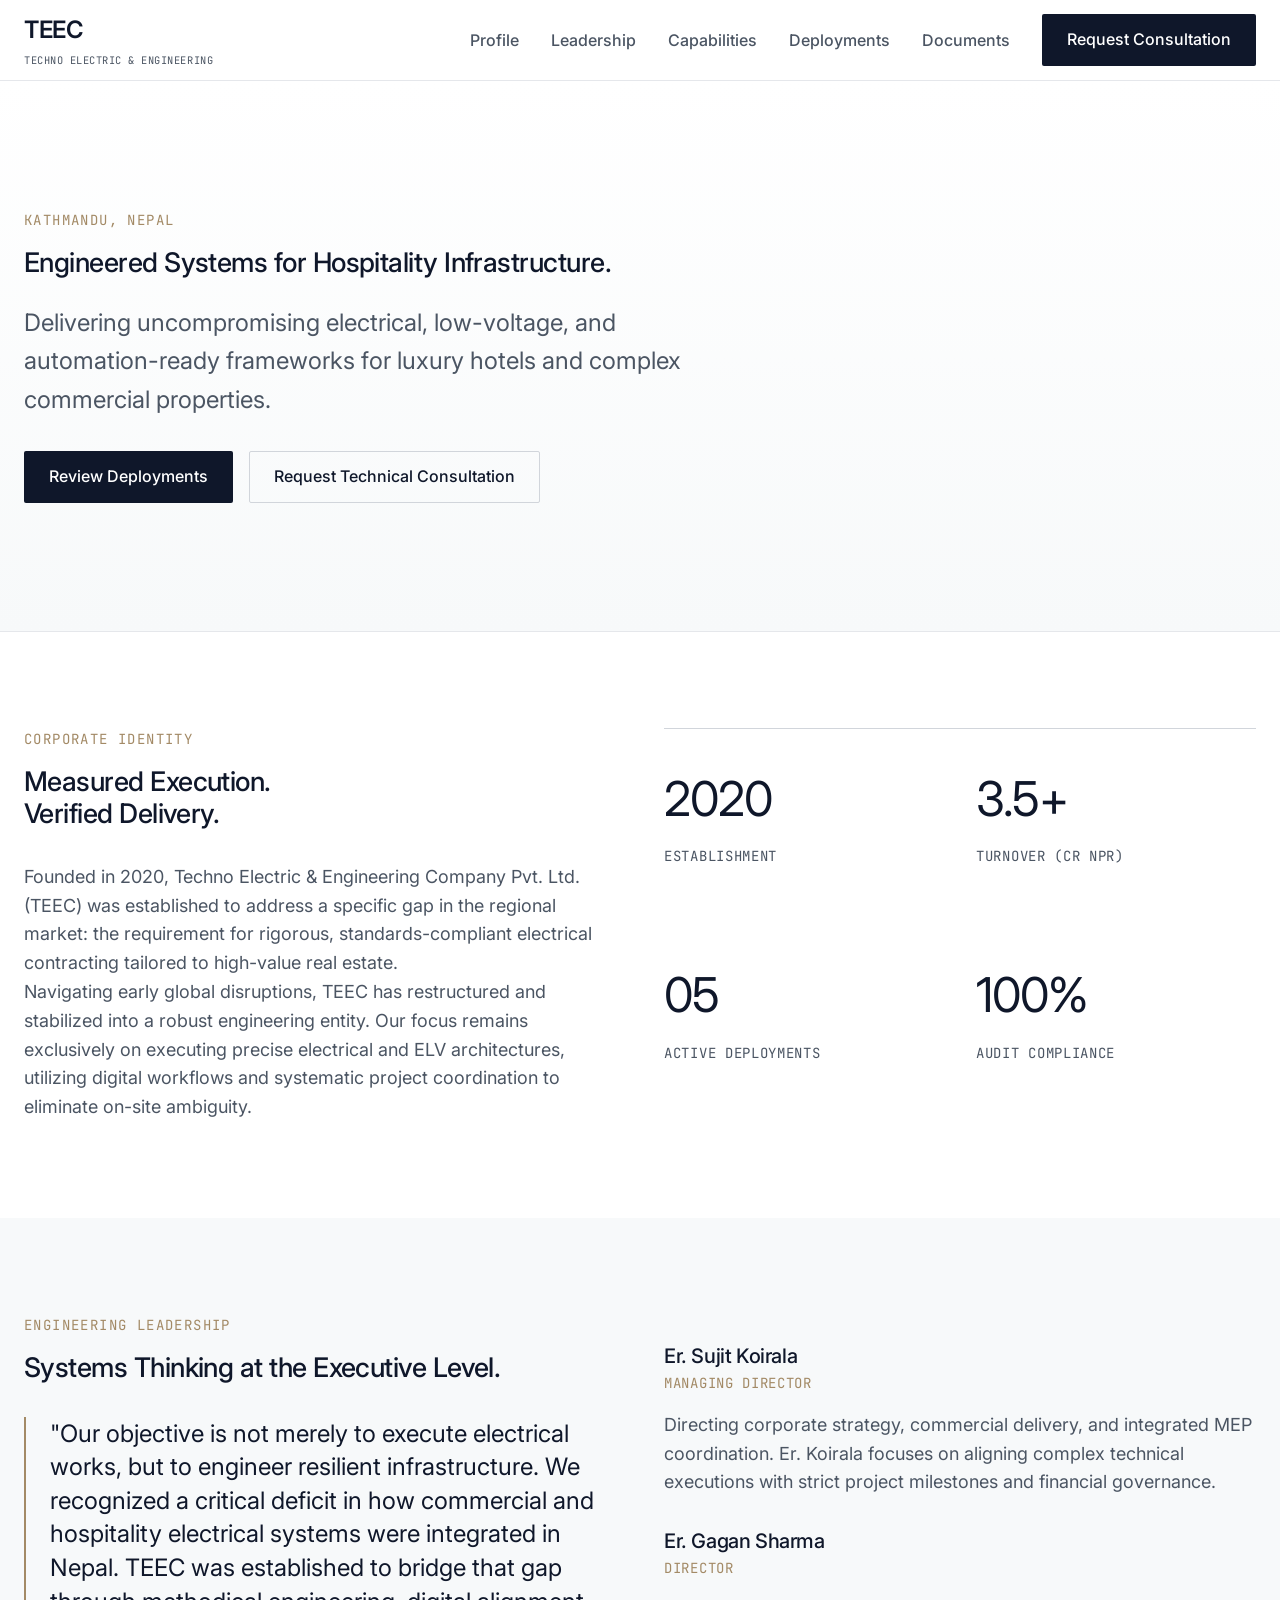
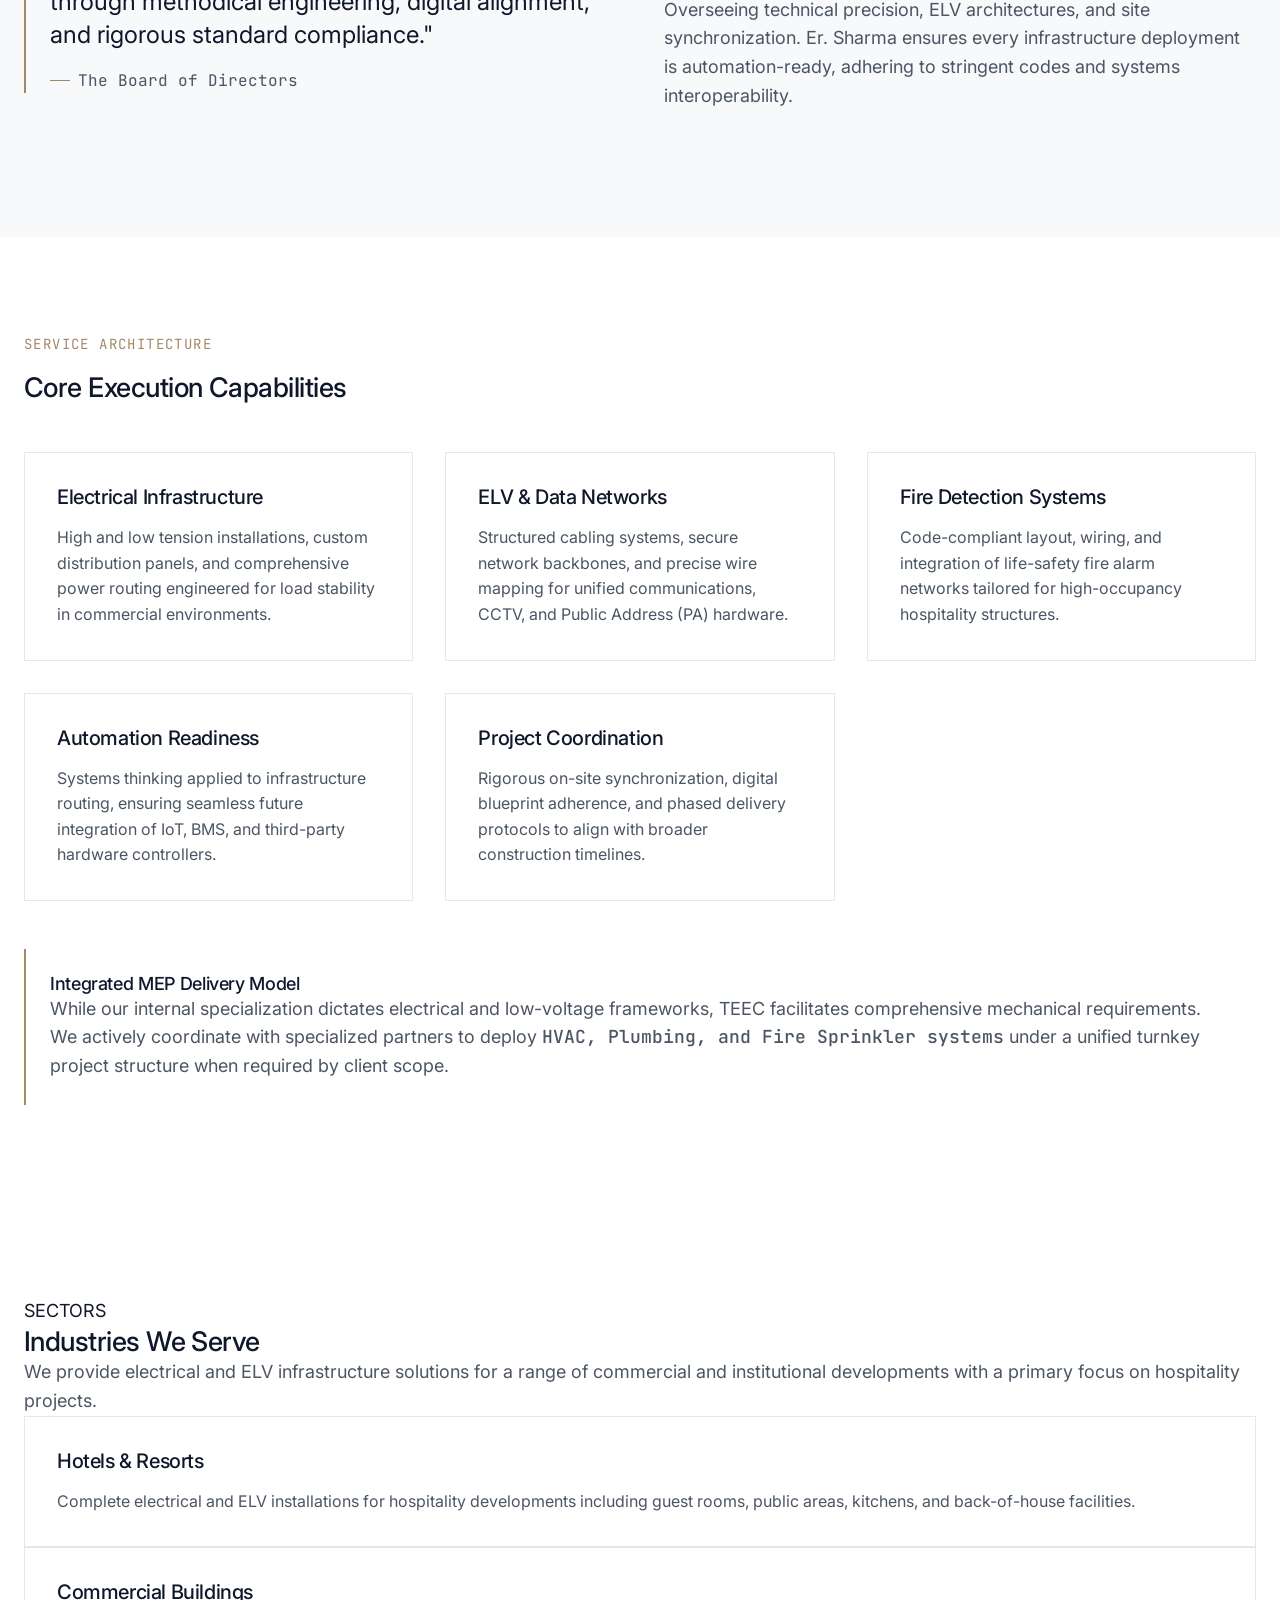
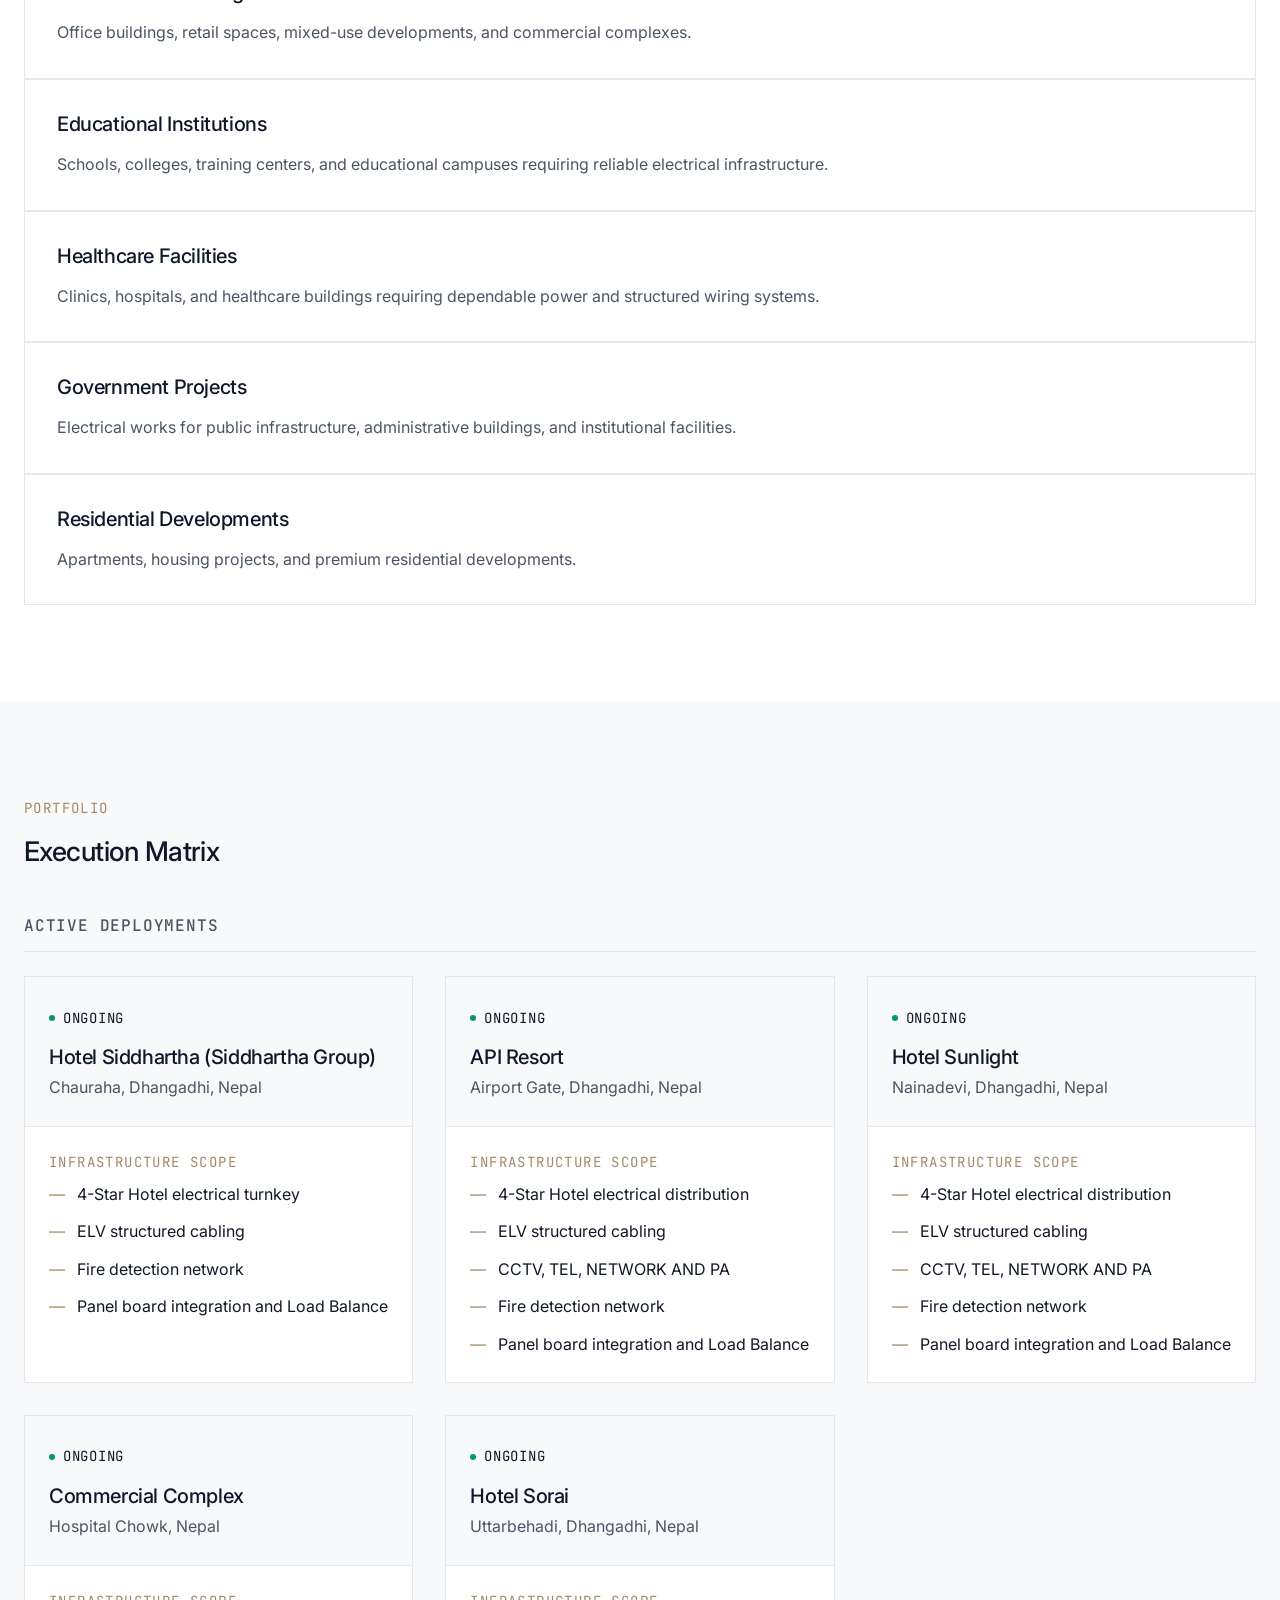
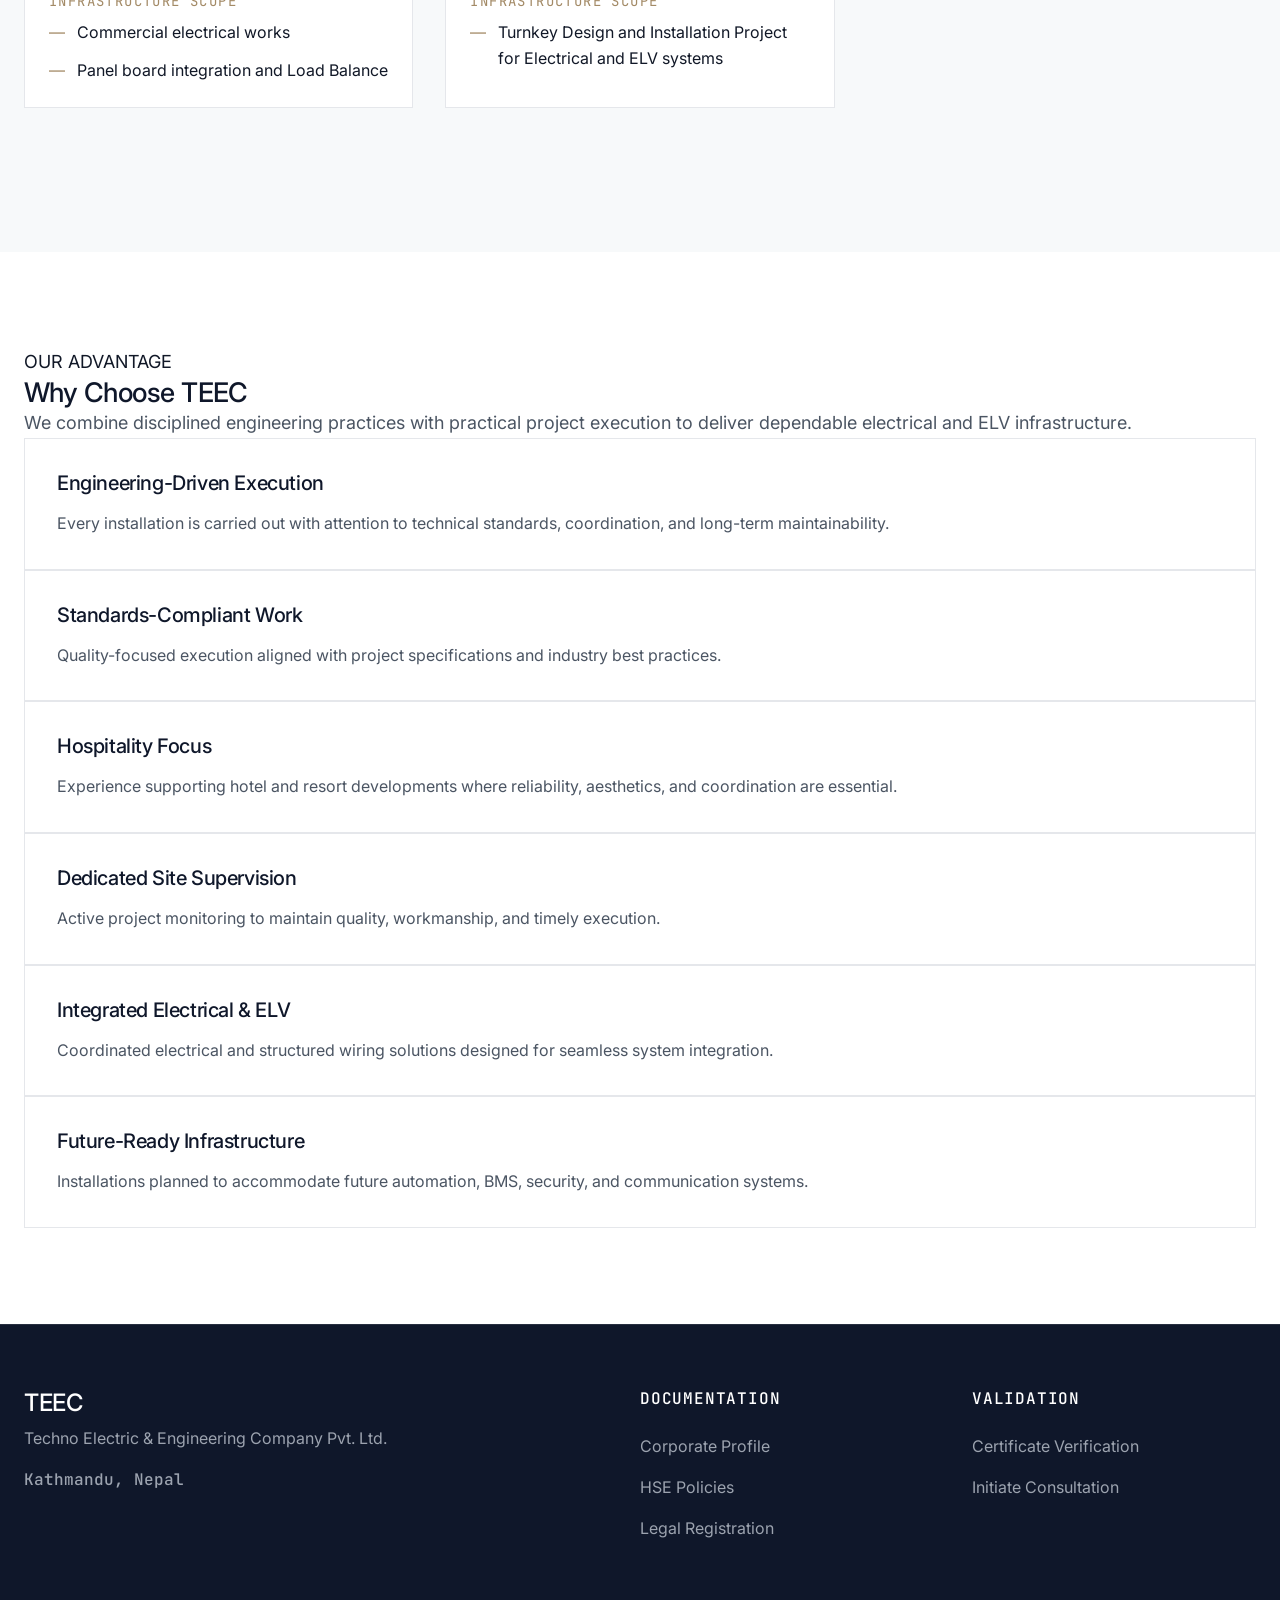
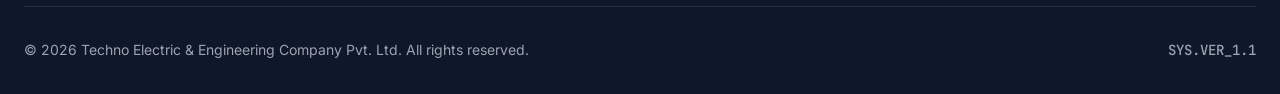
==== commit 95571438: "Update print statement from 'Hello' to 'Goodbye'" ====
--- a/index.html
+++ b/index.html
@@ -510,7 +510,7 @@
                 <div class="footer-brand">
                     <h2>TEEC</h2>
                     <p>Techno Electric & Engineering Company Pvt. Ltd.</p>
-                    <p class="mt-4 data-value">Dhangadhi, Nepal</p>
+                    <p class="mt-4 data-value">Kathmandu, Nepal</p>
                 </div>
                 
                 <div class="footer-nav">
